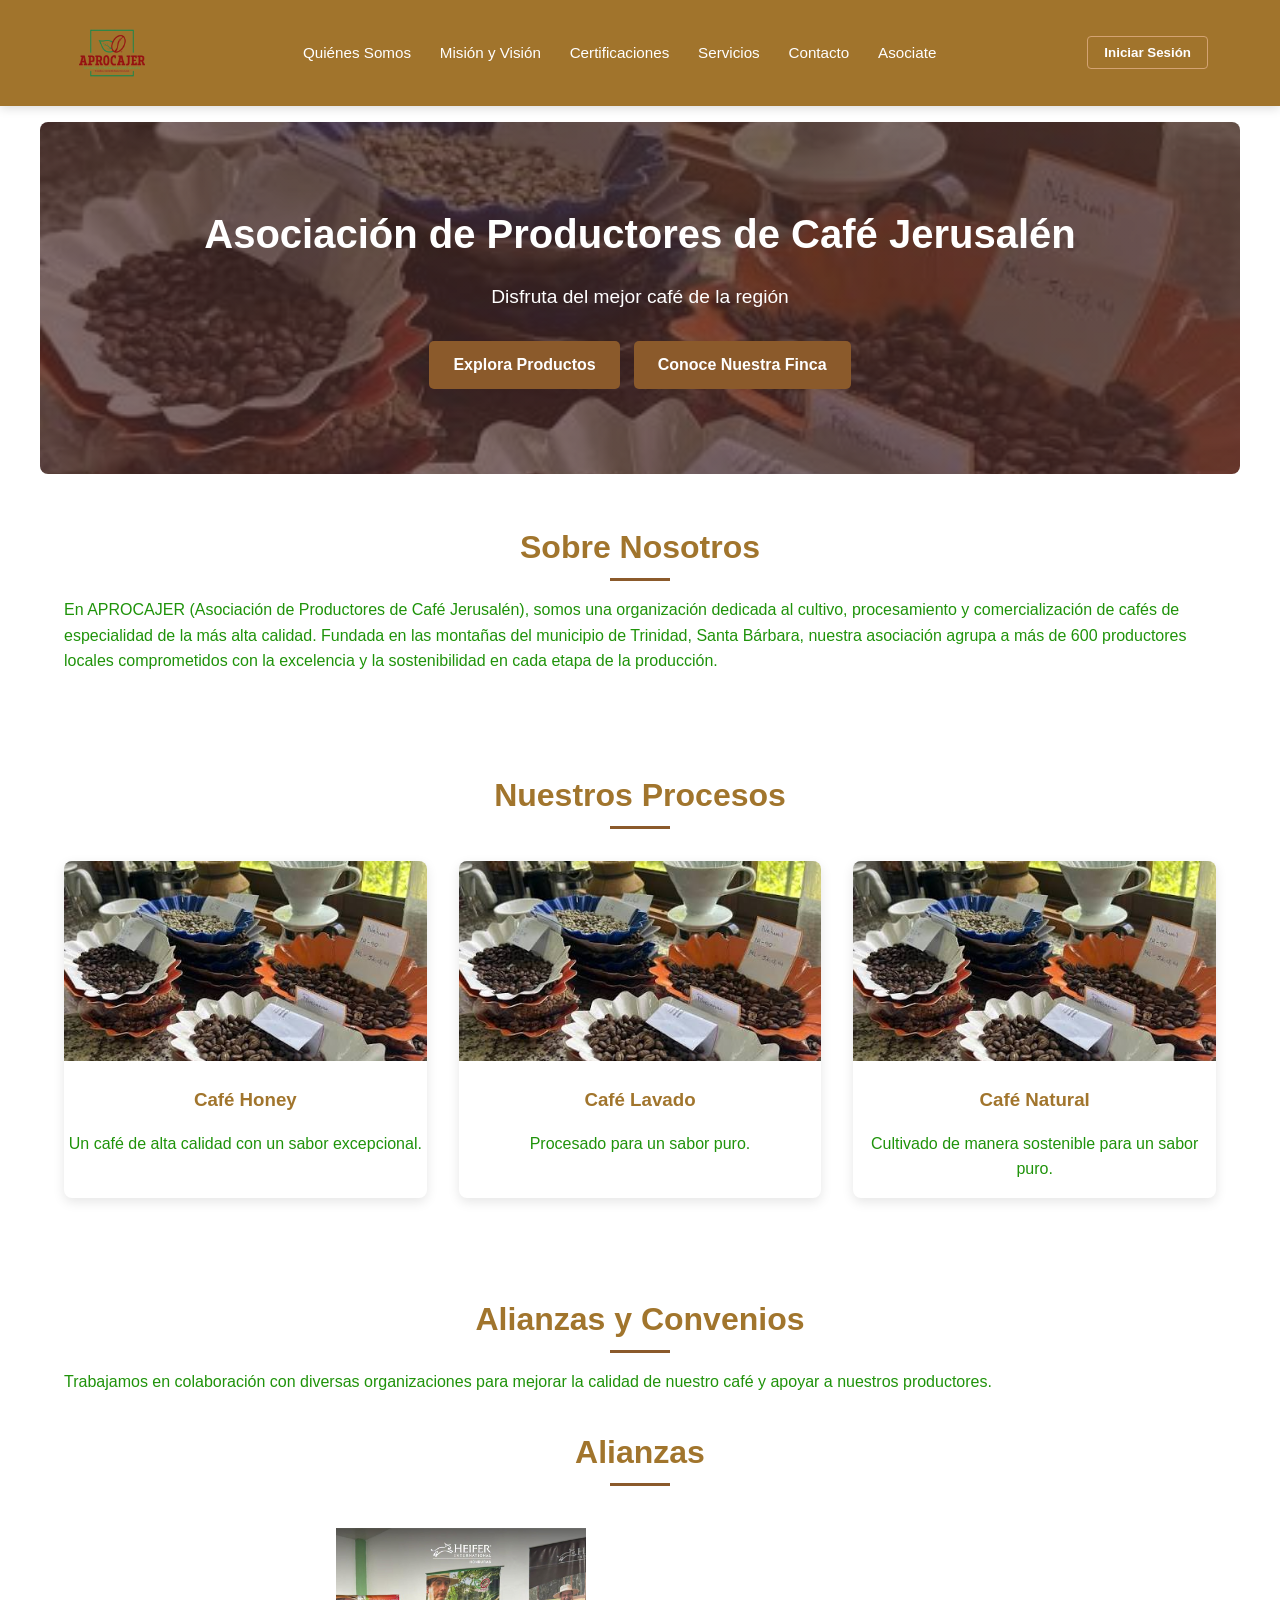
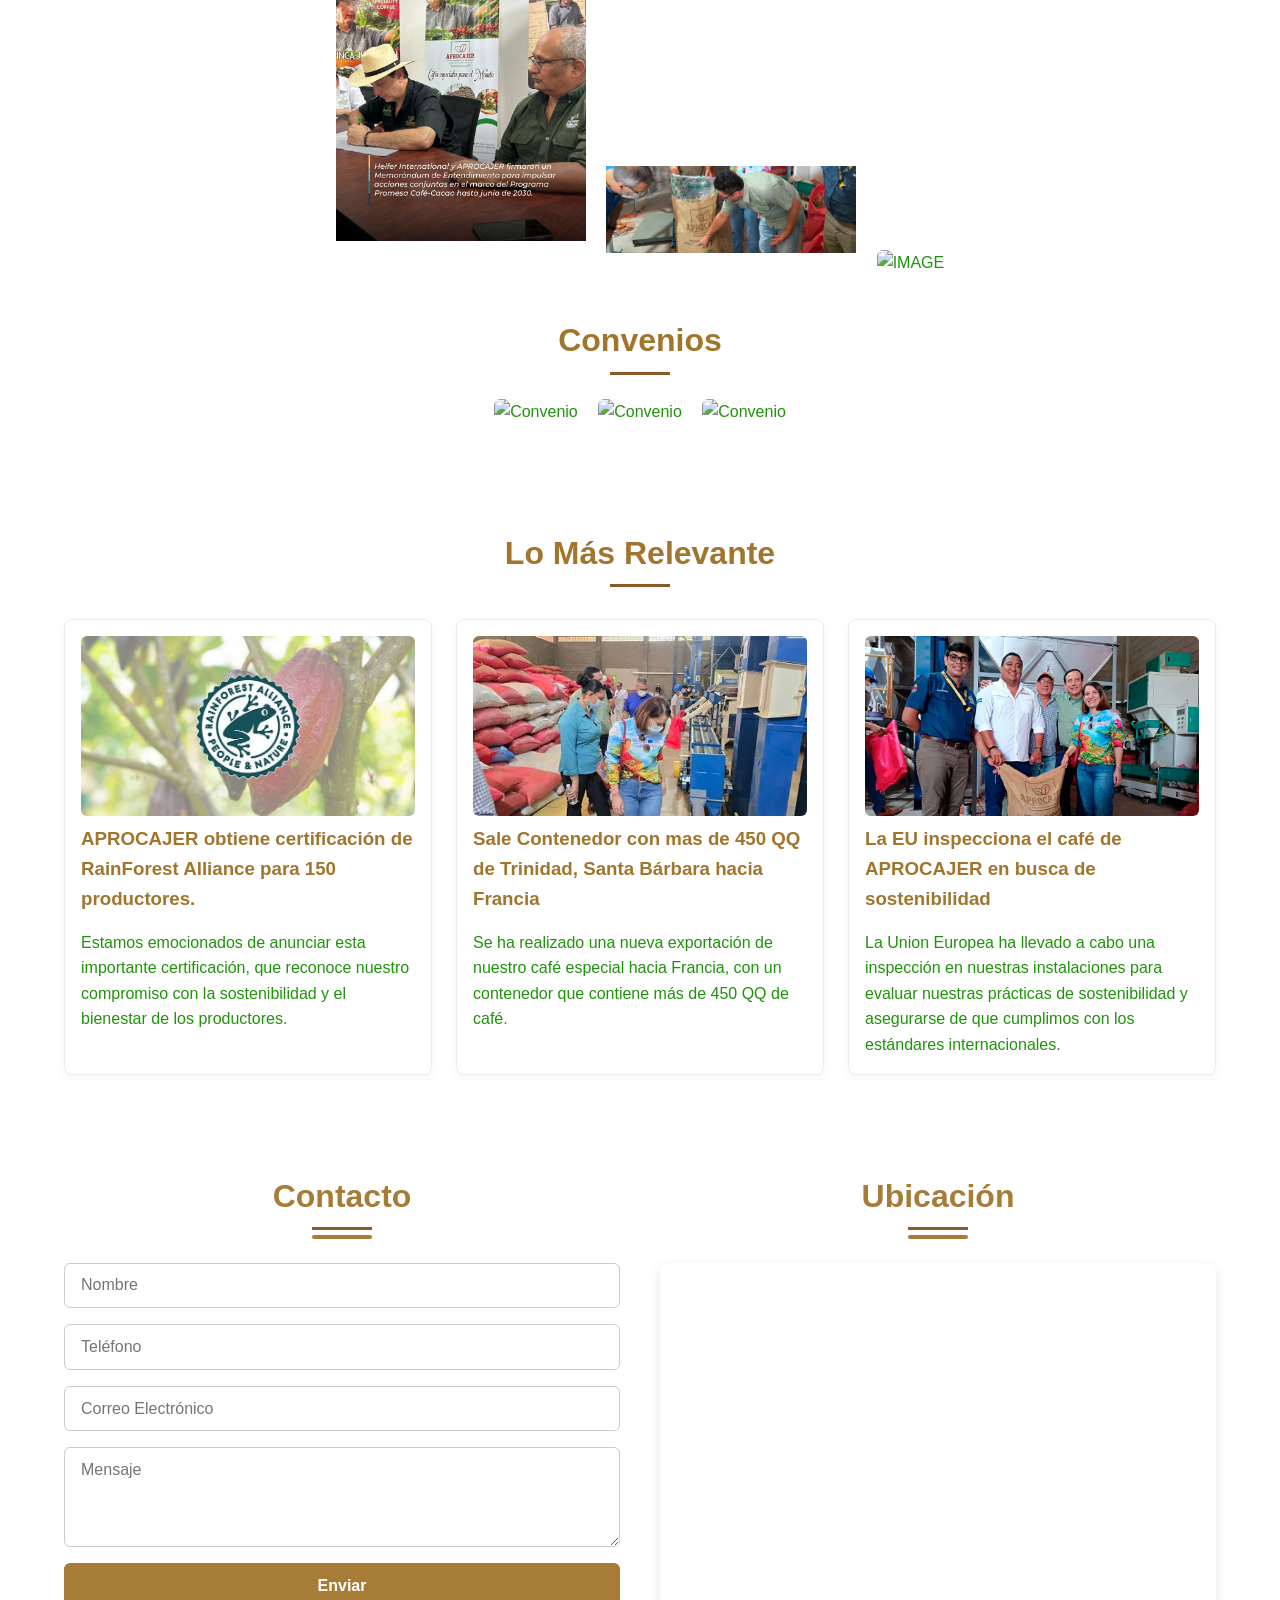
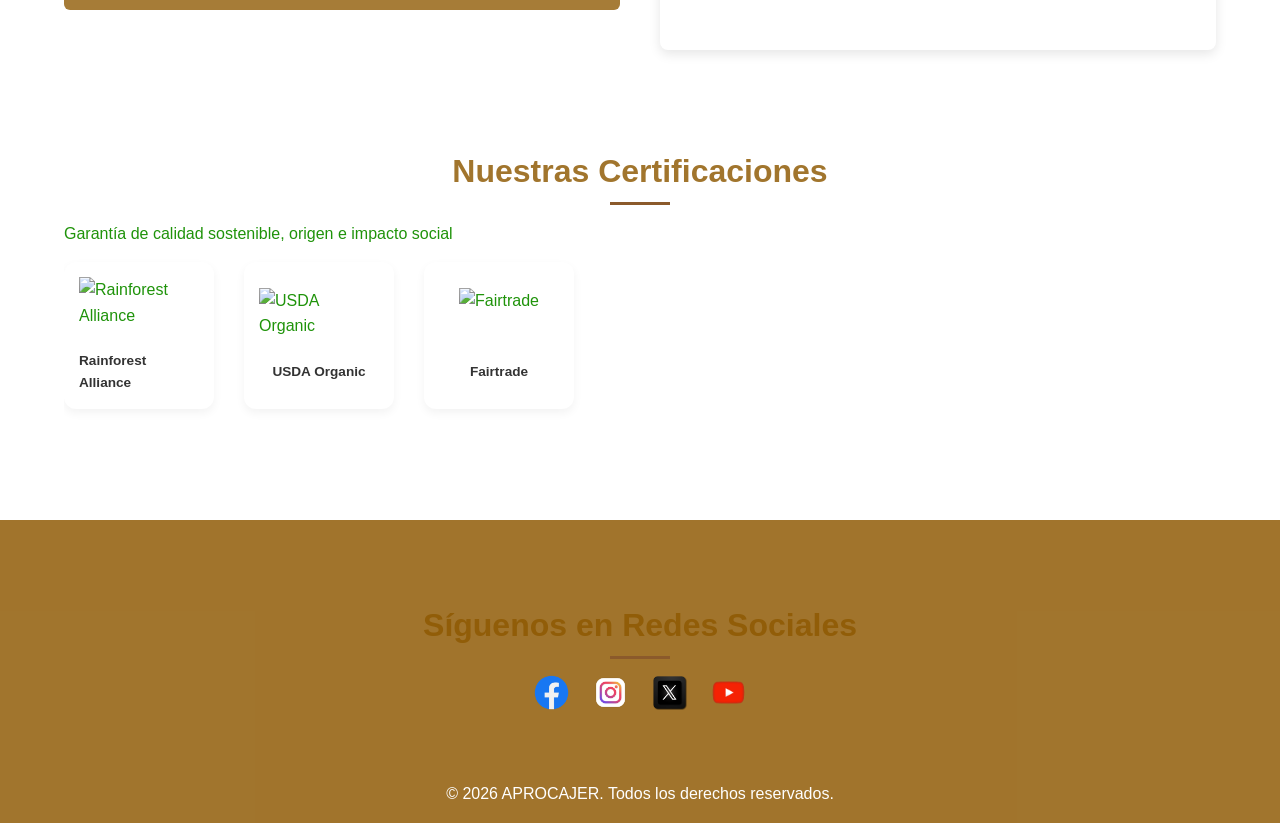
==== index.html @ b25a1905 "Update index.html" ====
<!DOCTYPE html>
<html lang="es">
<head>
    <meta charset="UTF-8">
    <meta name="viewport" content="width=device-width, initial-scale=1.0">
    <link rel="icon" href="logo-aprocajer.png" type="image/png" sizes="500x500"> <!-- Para navegadores -->
    <link rel="shortcut icon" href="logo-aprocajer.png" type="image/png"> <!-- mayor compatibilidad -->
    <link rel="apple-touch-icon" href="logo-aprocajer.png"> <!-- Para dispositivos IOS -->

    <!-- hOJAS DE ESTILO -->
    <link rel="stylesheet" href="menu.css">
    <link rel="stylesheet" href="inicio.css">
    <title>Asociación de Productores de Café Jerusalén</title>
</head>
<body>
    <header>
        <nav class="menu-navegar">
            <div class="logo-navegador">
                <img src="logo-aprocajer.png" alt="Logo de APROCAJER" class="img-nav-logo">
            </div>
            <ul id="menu-links" class="menu-links">
                <li><a href="somos.html">Quiénes Somos</a></li>
                <li><a href="mision-vision.html">Misión y Visión</a></li>
                <li><a href="#Procesos">Certificaciones</a></li>
                <li><a href="#Servicio">Servicios</a></li>
                <li><a href="#Contacto">Contacto</a></li>
                <li><a href="#Contacto">Asociate</a></li>
            </ul>

            <div class="nav-actions">
                <button class="btn-login" aria-label="Login">Iniciar Sesión</button>
                <button class="menu-toggle" id="menu-toggle">
                    <span class="menu-icon" aria-label="Abrir menú">≡</span>
                </button>
            </div>
        </nav>
    </header>

    <main>
        <section class="bienvenida">
            <h1>Asociación de Productores de Café Jerusalén</h1>
            <p>Disfruta del mejor café de la región</p>
            <a href="https://share.google/grDfxZJoAvFWzgxAU" class="btn">Explora Productos</a>
            <a href="https://fincajerusalen.com" class="btn">Conoce Nuestra Finca</a>
        </section>

        <section class="nosotros">
            <h2>Sobre Nosotros</h2>
            <p>En APROCAJER (Asociación de Productores de Café Jerusalén), somos una organización dedicada al cultivo, procesamiento y comercialización de cafés de especialidad de la más alta calidad. Fundada en las montañas del municipio de Trinidad, Santa Bárbara, nuestra asociación agrupa a más de 600 productores locales comprometidos con la excelencia y la sostenibilidad en cada etapa de la producción.</p>
        </section>

        <section class="procesos">
            <h2>Nuestros Procesos</h2>
            <div class="producto-lista">
                <div class="producto">
                    <img src="procesos.jpg" alt="Café 1">
                    <h3>Café Honey</h3>
                    <p>Un café de alta calidad con un sabor excepcional.</p>
                </div>
                <div class="producto">
                    <img src="procesos.jpg" alt="Café 2">
                    <h3>Café Lavado</h3>
                    <p>Procesado para un sabor puro.</p>
                </div>
                <div class="producto">
                    <img src="procesos.jpg" alt="Café 3">
                    <h3>Café Natural</h3>
                    <p>Cultivado de manera sostenible para un sabor puro.</p>
                </div>
            </div>
        </section>

        <section class="alianzas-convenios">
            <h2>Alianzas y Convenios</h2>
            <p>Trabajamos en colaboración con diversas organizaciones para mejorar la calidad de nuestro café y apoyar a nuestros productores.</p>
            <div class="alianzas">
                <h2>Alianzas</h2>
                <img src="alianza1.jpg" alt="IMAGE" style="width: 250px; height: 350px;">
                <img src="alianza2.jpg" alt="IMAGE" style="width: 250px; height: 100px;">
                <img src="alianza3.jpg" alt="IMAGE" style="width: 250px; height: 350px;">
            </div>
            <div class="convenios">
                <h2>Convenios</h2>
                <img src="convenio1.png" alt="Convenio">
                <img src="convenio2.png" alt="Convenio">
                <img src="convenio3.png" alt="Convenio">
        </section>

        <section class="relevante">
            <h2>Lo Más Relevante</h2>
            <div class="noticias">
                <article class="noticia">
                    <img src="Noticia1.jpg" alt="Noticia 1">
                    <h3>APROCAJER obtiene certificación de RainForest Alliance para 150 productores.</h3>
                    <p>Estamos emocionados de anunciar esta importante certificación, que reconoce nuestro compromiso con la sostenibilidad y el bienestar de los productores.</p>
                </article>
                <article class="noticia">
                    <img src="Noticia2.jpg" alt="Noticia 2">
                    <h3>Sale Contenedor con mas de 450 QQ de Trinidad, Santa Bárbara hacia Francia</h3>
                    <p>Se ha realizado una nueva exportación de nuestro café especial hacia Francia, con un contenedor que contiene más de 450 QQ de café.</p>
                </article>
                <article class="noticia">
                    <img src="Noticia3.jpg" alt="Noticia 3">
                    <h3>La EU inspecciona el café de APROCAJER en busca de sostenibilidad</h3>
                    <p>La Union Europea ha llevado a cabo una inspección en nuestras instalaciones para evaluar nuestras prácticas de sostenibilidad y asegurarse de que cumplimos con los estándares internacionales.</p>
                </article>
            </div>
        </section>
        <section class="seccion-contacto-ubicacion">
    <div class="contenedor-dos-columnas">
        
        <!-- COLUMNA IZQUIERDA: FORMULARIO DE CONTACTO -->
        <div class="columna-bloque">
            <h2>Contacto</h2>
            <div class="linea-decorativa"></div>
            
            <form id="form-contacto">
                <input type="text" name="nombre" placeholder="Nombre" required>
                <input type="tel" name="telefono" placeholder="Teléfono" required>
                <input type="email" name="email" placeholder="Correo Electrónico" required>
                <textarea name="mensaje" placeholder="Mensaje" rows="4" required></textarea>
                <button type="submit" id="btn-enviar">Enviar</button>
            </form>
            <div id="mensaje-respuesta"></div>
        </div>

        <!-- COLUMNA DERECHA: MAPA DE UBICACIÓN -->
        <div class="columna-bloque">
            <h2>Ubicación</h2>
            <div class="linea-decorativa"></div>
            
            <div class="mapa">
                <iframe src="https://www.google.com/maps/embed?pb=!1m14!1m12!1m3!1d883.5419959433916!2d-88.2391694676756!3d15.14013322797453!2m3!1f0!2f0!3f0!3m2!1i1024!2i768!4f13.1!5e1!3m2!1ses!2shn!4v1784916876246!5m2!1ses!2shn" width="600" height="450" style="border:0;" allowfullscreen="" loading="lazy" referrerpolicy="strict-origin-when-cross-origin"></iframe>
            </div>
        </div>

    </div>
</section>
        <!-- SECCIÓN DE CERTIFICACIONES EN CARRUSEL ANIMADO -->
    <section class="seccion-certificaciones">
    <h2>Nuestras Certificaciones</h2>
    <p class="subtitulo-certificaciones">Garantía de calidad sostenible, origen e impacto social</p>
    
    <div class="carrusel-container" id="carrusel-certificaciones">
        <div class="carrusel-track" id="carrusel-track">
            <div class="carrusel-item">
                <img src="img/rainforest-alliance.png" alt="Rainforest Alliance">
                <span>Rainforest Alliance</span>
            </div>
            <div class="carrusel-item">
                <img src="img/usda-organic.png" alt="USDA Organic">
                <span>USDA Organic</span>
            </div>
            <div class="carrusel-item">
                <img src="img/fairtrade.png" alt="Fairtrade">
                <span>Fairtrade</span>
            </div>
        </div>
    </div>
</section>
    </main>
    <footer>
        <section class="Siguenos">
            <h2>Síguenos en Redes Sociales</h2>
            <div class="redes-sociales">
                <a href="https://www.facebook.com/APROCAJER" target="_blank" aria-label="Facebook"><img src="facebook-icon.png" alt="Facebook" style="width: 35px; height: 35px;"></a>
                <a href="https://www.instagram.com/jerusalenfarmer?stkn=MWw0MW94ajlhcWEyMQ==" target="_blank" aria-label="Instagram"><img src="instagram-icon.png" alt="Instagram" style="width: 35px; height: 35px;"></a>
                <a href="https://www.twitter.com/APROCAJER" target="_blank" aria-label="Twitter"><img src="X.png" alt="Twitter" style="width: 35px; height: 35px;"></a>
                <a href="https://youtube.com/@finca-jerusalen?si=NNsU7uuQ-1uAmg4d" target="_blank" aria-label="Twitter"><img src="youtube.png" alt="Twitter" style="width: 35px; height: 35px;"></a>
            </div>
        </section>
        <p>&copy; 2026 APROCAJER. Todos los derechos reservados.</p>
    </footer>
    <script src="menu.js"></script>
    <script src="contacto.js"></script>
    <script src="login.js"></script>
    <!-- Modal de Iniciar Sesión -->
    <!-- Modal de Iniciar Sesión -->
    <div id="modal-login" class="modal-login">
        <div class="contenido-modal">
            <span class="cerrar-modal" id="cerrar-login">&times;</span>
            <h2>Iniciar Sesión</h2>
            <p class="subtitulo-modal">Acceso para productores y personal técnico</p>
        
            <form id="form-login">
                <div class="campo">
                    <label for="login-email">Correo Electrónico</label>
                    <input type="email" id="login-email" name="email" placeholder="usuario@aprocajer.com" required>
                </div>
                <div class="campo">
                    <label for="login-password">Contraseña</label>
                    <input type="password" id="login-password" name="password" placeholder="••••••••" required>
                </div>
                <button type="submit" class="btn-submit" id="btn-login-submit">Ingresar</button>
             </form>
            <div id="mensaje-login" class="mensaje-login"></div>
        </div>
    </div>
</body>
</html>
---- menu.css ----
:root {
    --primary-color: #8e5801d3;    /* Cafe Claro*/
    --secondary-color: #8B5A2B;  /* Café medio / Bronce */
    --accent-color: #D4A373;     /* Dorado/Crema café */
    --bg-light: #FAEDCD;         /* Crema claro */
    --text-dark: #1f930a;
    --text-light: #FFFFFF;
}

* {
    box-sizing: border-box;
    margin: 0;
    padding: 0;
}

body {
    font-family: 'Segoe UI', Tahoma, Geneva, Verdana, sans-serif;
    color: var(--text-dark);
    line-height: 1.6;
}

/* Header & Navbar */
header {
    background-color: var(--primary-color);
    position: sticky;
    top: 0;
    z-index: 1000;
    box-shadow: 0 2px 10px rgba(0,0,0,0.15);
}

.menu-navegar {
    display: flex;
    justify-content: space-between;
    align-items: center;
    padding: 0.8rem 2rem;
    max-width: 1200px;
    margin: 0 auto;
}

/* Control del Logo */
.img-nav-logo {
    height: 80px; /* Altura fija adecuada para PC */
    width: auto;
    display: block;
}

/* Menú de Enlaces horizontal */
.menu-links {
    display: flex;
    flex-direction: row; /* Alinea los enlaces de lado a lado */
    list-style: none;
    gap: 1.8rem;
    margin: 0;
    padding: 0;
}
.menu-links a {
    color: #ffffff;
    text-decoration: none;
    font-weight: 500;
    font-size: 0.95rem;
    transition: color 0.3s ease;
}

.menu-links a:hover {
    color: #D4A373; /* Efecto hover al pasar el cursor */
}

/* Botones Nav */
.nav-actions {
    display: flex;
    align-items: center;
    gap: 0.8rem;
}

.btn-login {
    padding: 0.5rem 1rem;
    border: none;
    border-radius: 4px;
    cursor: pointer;
    font-weight: 600;
    transition: background 0.3s;
}

.btn-login {
    background: transparent;
    color: var(--text-light);
    border: 1px solid var(--accent-color);
}

.btn-login:hover {
    background: var(--accent-color);
    color: var(--primary-color);
}

.menu-toggle {
    display: none;
    background: none;
    border: none;
    color: var(--text-light);
    font-size: 1.8rem;
    cursor: pointer;
}

/* Footer */
footer {
    background-color: var(--primary-color);
    color: var(--text-light);
    text-align: center;
    padding: 2rem 1rem 1rem;
    margin-top: 3rem;
}

.redes-sociales {
    display: flex;
    justify-content: center;
    align-items: center;
    gap: 1.5rem;
    margin: 1rem 0;
}
.redes-sociales img {
    /* filter: brightness(0) invert(1); <-- Elimina esta línea */
    transition: transform 0.2s;
}

.redes-sociales img:hover {
    transform: scale(1.15);
}

/* Estilos para el Modal de Login */
.modal-login {
    display: none; 
    position: fixed;
    z-index: 2000;
    left: 0;
    top: 0;
    width: 100%;
    height: 100%;
    background-color: rgba(0, 0, 0, 0.6);
    backdrop-filter: blur(4px);
    justify-content: center;
    align-items: center;
}

.contenido-modal {
    background-color: #ffffff;
    padding: 2.5rem 2rem;
    border-radius: 10px;
    width: 90%;
    max-width: 400px;
    position: relative;
    box-shadow: 0 8px 25px rgba(0, 0, 0, 0.3);
    animation: fadeIn 0.3s ease;
}

@keyframes fadeIn {
    from { opacity: 0; transform: translateY(-10px); }
    to { opacity: 1; transform: translateY(0); }
}

.cerrar-modal {
    position: absolute;
    right: 18px;
    top: 12px;
    font-size: 28px;
    font-weight: bold;
    cursor: pointer;
    color: #666;
    transition: color 0.2s;
}

.cerrar-modal:hover {
    color: #111;
}

.contenido-modal h2 {
    margin-top: 0;
    margin-bottom: 0.3rem;
    color: #5c3d2e;
    font-size: 1.6rem;
    text-align: center;
}

.subtitulo-modal {
    font-size: 0.85rem;
    color: #666;
    text-align: center;
    margin-bottom: 1.5rem;
}

.campo {
    margin-bottom: 1.2rem;
    display: flex;
    flex-direction: column;
}

.campo label {
    font-size: 0.88rem;
    font-weight: 600;
    margin-bottom: 0.4rem;
    color: #333;
}

.campo input {
    padding: 0.7rem;
    border: 1px solid #ccc;
    border-radius: 6px;
    font-size: 0.95rem;
    transition: border-color 0.2s;
}

.campo input:focus {
    outline: none;
    border-color: #5c3d2e;
}

.btn-submit {
    width: 100%;
    padding: 0.8rem;
    background-color: #8b5a2b;
    color: white;
    border: none;
    border-radius: 6px;
    font-weight: bold;
    font-size: 1rem;
    cursor: pointer;
    transition: background-color 0.2s;
}

.btn-submit:hover {
    background-color: #5c3d2e;
}

.mensaje-login {
    margin-top: 1rem;
    text-align: center;
    font-size: 0.9rem;
    font-weight: 600;
}
/* Responsivo para menú móvil */
@media (max-width: 768px) {
    .menu-toggle {
        display: block;
    }

    .menu-links {
        display: none;
        position: absolute;
        top: 100%;
        left: 0;
        width: 100%;
        background-color: var(--primary-color);
        flex-direction: column;
        padding: 1rem 0;
        text-align: center;
    }

    .menu-links.active {
        display: flex !important;
    }
}
---- inicio.css ----
/* Secciones Generales */
section {
    padding: 3rem 1.5rem;
    max-width: 1200px;
    margin: 0 auto;
}

h1, h2, h3 {
    margin-bottom: 1rem;
    color: var(--primary-color);
}

h2 {
    text-align: center;
    font-size: 2rem;
    position: relative;
    padding-bottom: 0.5rem;
}

h2::after {
    content: '';
    width: 60px;
    height: 3px;
    background-color: var(--secondary-color);
    position: absolute;
    bottom: 0;
    left: 50%;
    transform: translateX(-50%);
}

/* Sección Bienvenida / Hero */
.bienvenida {
    text-align: center;
    background: linear-gradient(rgba(74, 44, 42, 0.7), rgba(74, 44, 42, 0.7)), url('../procesos.jpg') center/cover no-repeat;
    color: var(--text-light);
    padding: 5rem 1rem;
    border-radius: 8px;
    margin-top: 1rem;
}

.bienvenida h1 {
    color: var(--text-light);
    font-size: 2.5rem;
}

.bienvenida p {
    font-size: 1.2rem;
    margin-bottom: 1.5rem;
}

.btn {
    display: inline-block;
    padding: 0.7rem 1.5rem;
    margin: 0.3rem;
    background-color: var(--secondary-color);
    color: var(--text-light);
    text-decoration: none;
    border-radius: 5px;
    font-weight: bold;
    transition: background 0.3s ease;
}

.btn:hover {
    background-color: var(--accent-color);
    color: var(--primary-color);
}

/* Misión y Visión */
.mision-vision > div {
    background: #fdfbf7;
    border-left: 4px solid var(--secondary-color);
    padding: 1.5rem;
    margin: 1.5rem 0;
    border-radius: 0 8px 8px 0;
    box-shadow: 0 2px 5px rgba(0,0,0,0.05);
}

/* Grilla de Procesos / Productos */
.producto-lista {
    display: grid;
    grid-template-columns: repeat(auto-fit, minmax(280px, 1fr));
    gap: 2rem;
    margin-top: 2rem;
}

.producto {
    background: #fff;
    border-radius: 8px;
    overflow: hidden;
    box-shadow: 0 4px 12px rgba(0,0,0,0.1);
    text-align: center;
    padding-bottom: 1rem;
}

.producto img {
    width: 100%;
    height: 200px;
    object-fit: cover;
}

.producto h3 {
    margin-top: 1rem;
}

/* Alianzas y Convenios */
.alianzas, .convenios {
    text-align: center;
    margin-top: 2rem;
}

.alianzas img, .convenios img {
    max-width: 100%;
    object-fit: contain;
    margin: 0.5rem;
    border-radius: 6px;
}

/* Grilla de Noticias */
.noticias {
    display: grid;
    grid-template-columns: repeat(auto-fit, minmax(300px, 1fr));
    gap: 1.5rem;
    margin-top: 2rem;
}

.noticia {
    background: #fff;
    border: 1px solid #eee;
    border-radius: 8px;
    padding: 1rem;
    box-shadow: 0 2px 8px rgba(0,0,0,0.05);
}

.noticia img {
    width: 100%;
    height: 180px;
    object-fit: cover;
    border-radius: 6px;
}
/* Contenedor principal para centrar la sección */
.seccion-contacto-ubicacion {
    width: 100%;
    max-width: 1200px;
    margin: 3rem auto;
    padding: 0 1.5rem;
    box-sizing: border-box;
}

/* Rejilla de 2 columnas */
.contenedor-dos-columnas {
    display: grid;
    grid-template-columns: 1fr 1fr; /* 50% para el formulario, 50% para el mapa */
    gap: 2.5rem; /* Espacio horizontal entre las dos columnas */
    align-items: start;
}

/* Títulos y líneas decorativas */
.columna-bloque h2 {
    color: #a67c37;
    text-align: center;
    font-size: 2rem;
    margin-top: 0;
    margin-bottom: 0.3rem;
}

.linea-decorativa {
    width: 60px;
    height: 4px;
    background-color: #a67c37;
    margin: 0 auto 1.5rem auto;
    border-radius: 2px;
}

/* Estilos del Formulario */
#form-contacto {
    display: flex;
    flex-direction: column;
    gap: 1rem;
}

#form-contacto input,
#form-contacto textarea {
    width: 100%;
    padding: 0.8rem 1rem;
    border: 1px solid #ccc;
    border-radius: 6px;
    font-size: 1rem;
    box-sizing: border-box;
    font-family: inherit;
}

#form-contacto button {
    background-color: #a67c37;
    color: white;
    border: none;
    padding: 0.9rem;
    border-radius: 6px;
    font-size: 1rem;
    font-weight: bold;
    cursor: pointer;
    transition: background-color 0.2s ease;
}

#form-contacto button:hover {
    background-color: #8b5a2b;
}

/* Ajustes del Mapa e Iframe */
.mapa {
    width: 100%;
    border-radius: 8px;
    overflow: hidden;
    box-shadow: 0 4px 12px rgba(0, 0, 0, 0.1);
}

.mapa iframe {
    width: 100% !important;
    height: 380px !important; /* Altura para igualar visualmente el tamaño del formulario */
    border: 0;
    border-radius: 8px;
}
/* Estilos para la sección de Certificaciones y Contenedor principal con soporte de scroll manual */
.carrusel-container {
    width: 100%;
    overflow-x: auto;
    position: relative;
    padding: 15px 0;
    scrollbar-width: none; /* Oculta la barra de scroll en Firefox */
    -ms-overflow-style: none; /* Oculta la barra de scroll en IE/Edge */
    cursor: grab; /* Indica al usuario que se puede arrastrar */
}

/* Ocultar la barra de desplazamiento en Chrome, Safari y Opera */
.carrusel-container::-webkit-scrollbar {
    display: none;
}

.carrusel-container:active {
    cursor: grabbing;
}

/* Pista animada que contiene los ítems */
.carrusel-track {
    display: flex;
    gap: 30px;
    width: max-content;
    animation: carrusel-infinito 20s linear infinite;
}

/* Detener la animación automática si el usuario interactúa */
.carrusel-container:hover .carrusel-track,
.carrusel-container.dragging .carrusel-track {
    animation-play-state: paused;
}

/* Tarjetas individuales */
.carrusel-item {
    display: flex;
    flex-direction: column;
    align-items: center;
    justify-content: center;
    width: 150px;
    padding: 15px;
    background: #ffffff;
    border-radius: 12px;
    box-shadow: 0 4px 10px rgba(0, 0, 0, 0.05);
    user-select: none; /* Evita seleccionar imágenes mientras arrastra */
    flex-shrink: 0;
}

.carrusel-item img {
    height: 65px;
    width: auto;
    object-fit: contain;
    margin-bottom: 8px;
    pointer-events: none; /* Evita que el navegador intente arrastrar la imagen suelta */
}

.carrusel-item span {
    font-size: 0.85rem;
    font-weight: 600;
    color: #333;
}

@keyframes carrusel-infinito {
    0% { transform: translateX(0); }
    100% { transform: translateX(-50%); }
}

/* ADAPTACIÓN PARA TELÉFONOS / PANTALLAS PEQUEÑAS */
@media (max-width: 850px) {
    .contenedor-dos-columnas {
        grid-template-columns: 1fr; /* Pasa automáticamente a 1 columna en celulares */
        gap: 3rem;
    }
}
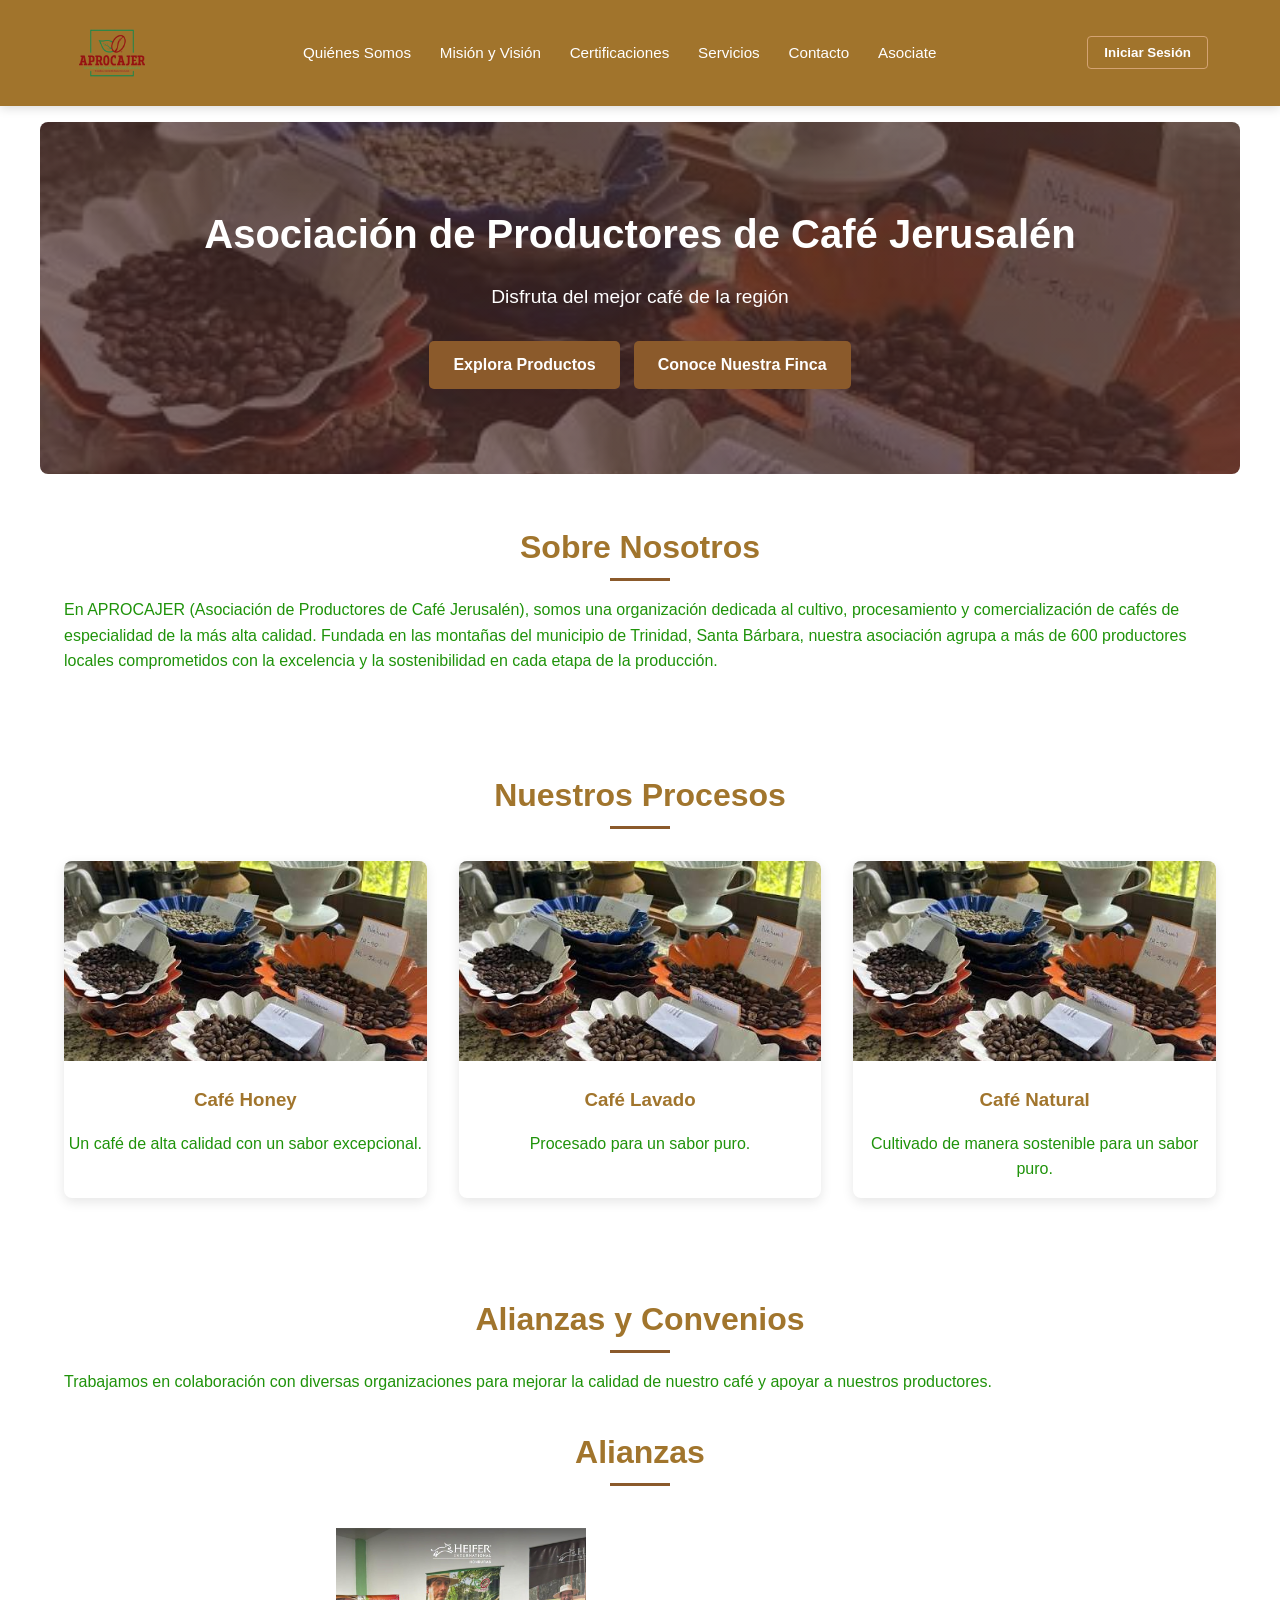
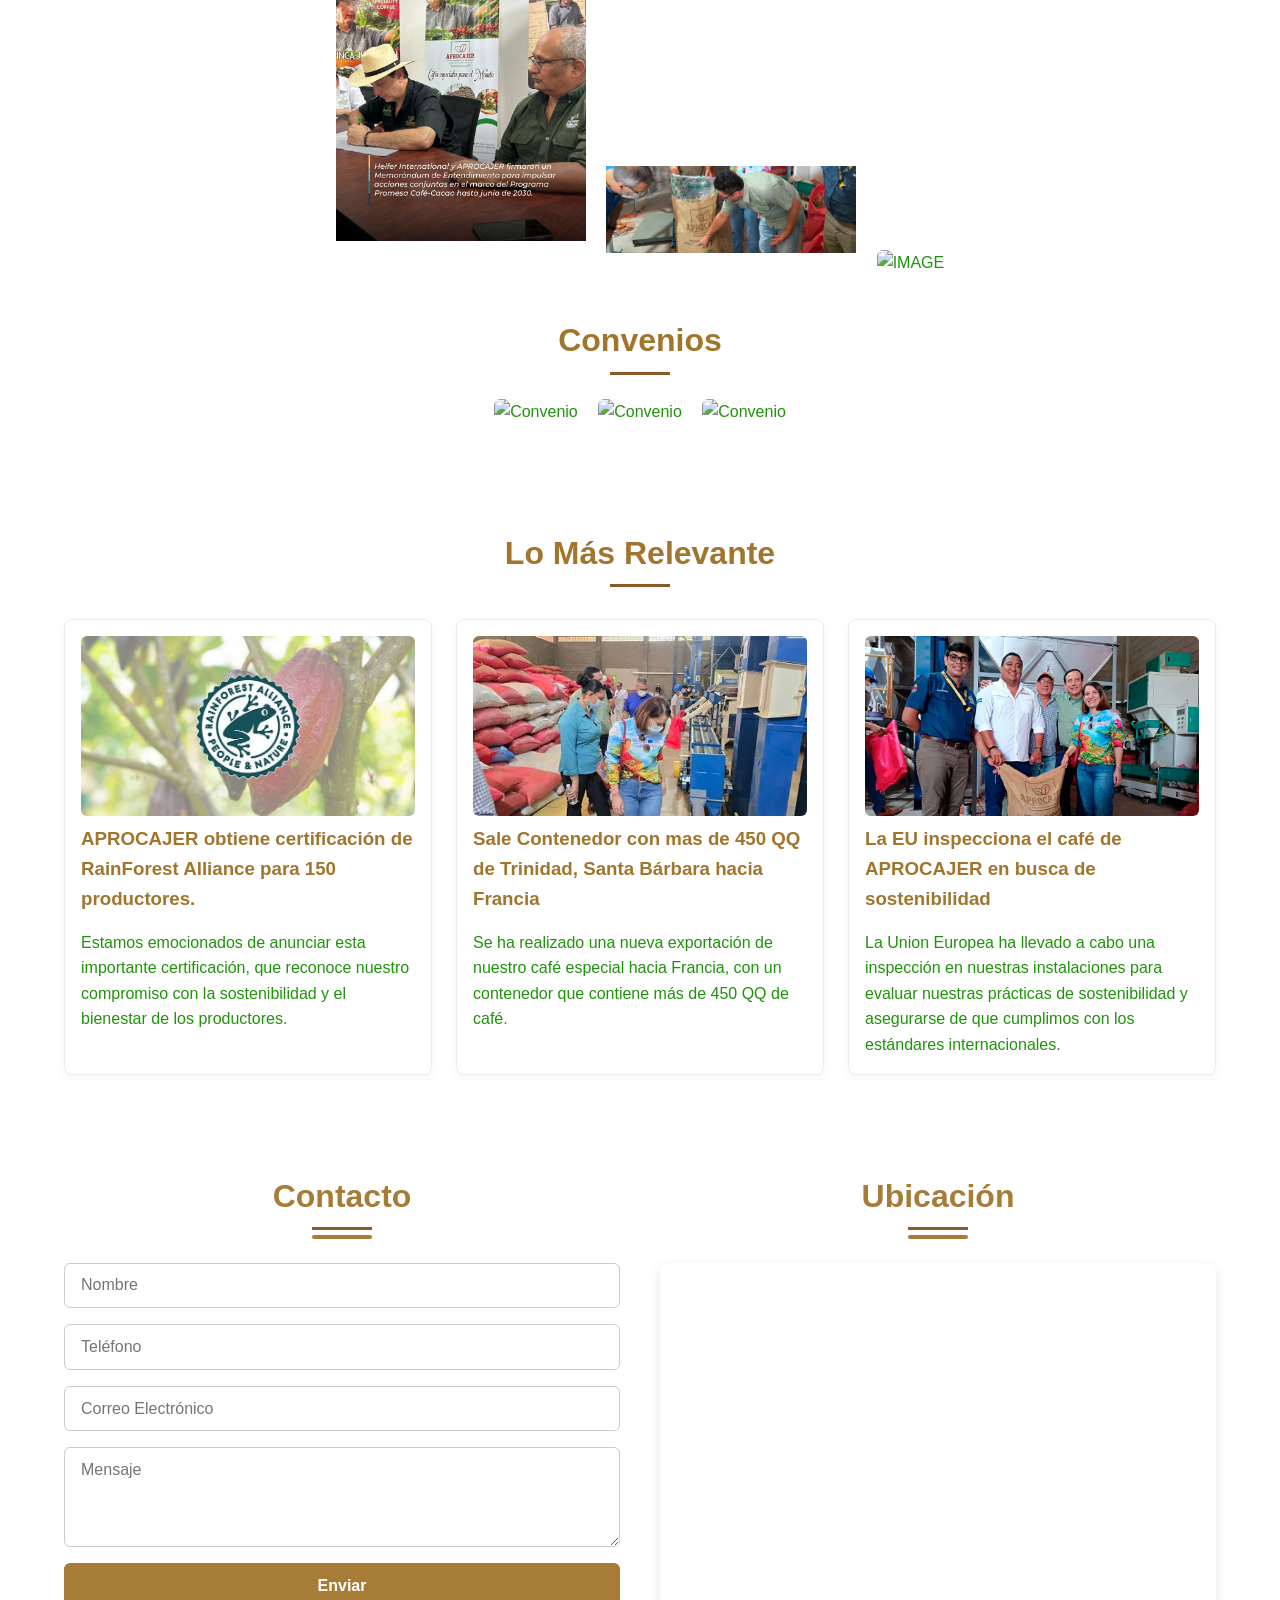
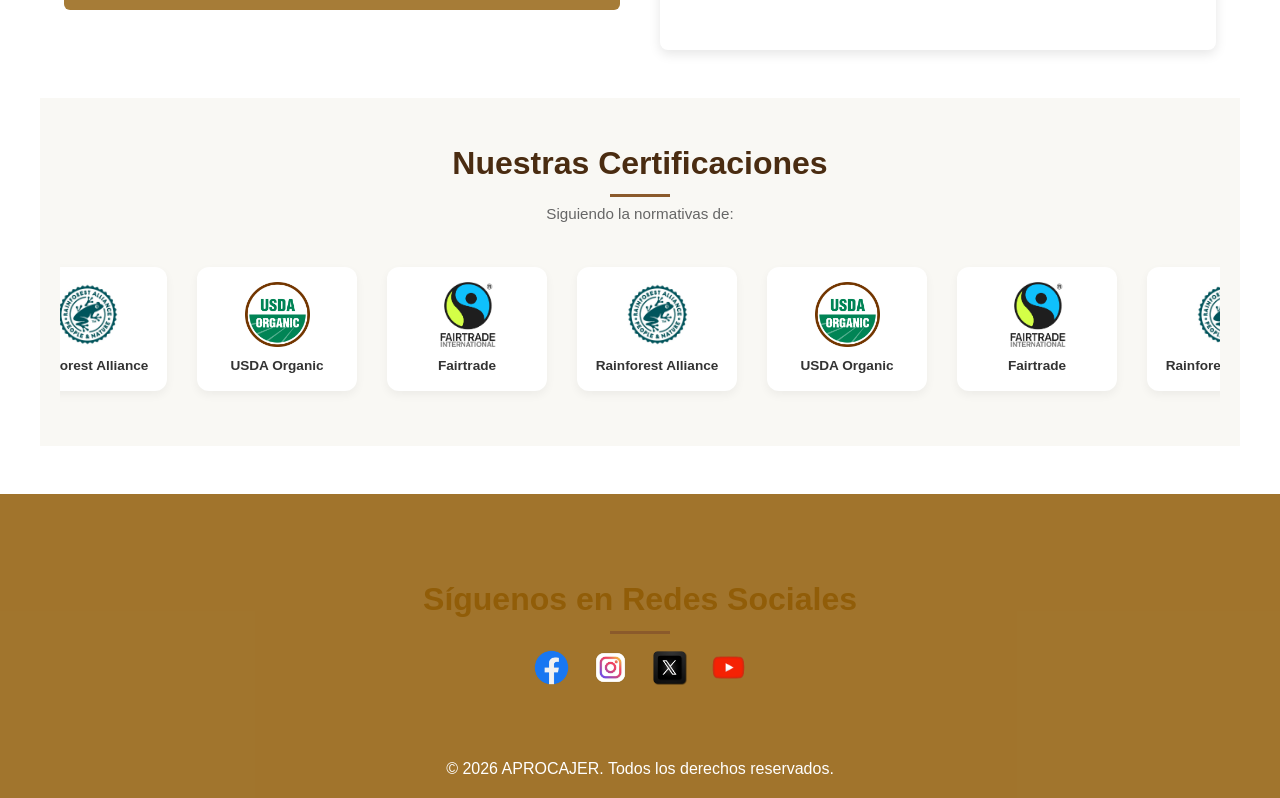
==== commit 77c340b9: "Update index.html" ====
--- a/index.html
+++ b/index.html
@@ -136,28 +136,28 @@
 
     </div>
 </section>
-        <!-- SECCIÓN DE CERTIFICACIONES EN CARRUSEL ANIMADO -->
-    <section class="seccion-certificaciones">
-    <h2>Nuestras Certificaciones</h2>
-    <p class="subtitulo-certificaciones">Garantía de calidad sostenible, origen e impacto social</p>
+         <!-- Carrusel de certificaciones -->
+        <section class="seccion-certificaciones">
+            <h2>Nuestras Certificaciones</h2>
+            <p class="subtitulo-certificaciones">Siguiendo la normativas de:</p>
     
-    <div class="carrusel-container" id="carrusel-certificaciones">
-        <div class="carrusel-track" id="carrusel-track">
-            <div class="carrusel-item">
-                <img src="img/rainforest-alliance.png" alt="Rainforest Alliance">
-                <span>Rainforest Alliance</span>
-            </div>
-            <div class="carrusel-item">
-                <img src="img/usda-organic.png" alt="USDA Organic">
-                <span>USDA Organic</span>
-            </div>
-            <div class="carrusel-item">
-                <img src="img/fairtrade.png" alt="Fairtrade">
-                <span>Fairtrade</span>
-            </div>
-        </div>
-    </div>
-</section>
+            <div class="carrusel-container" id="carrusel-certificaciones">
+                <div class="carrusel-track" id="carrusel-track">
+                    <div class="carrusel-item">
+                        <img src="RFA.jpeg" alt="Rainforest Alliance">
+                        <span>Rainforest Alliance</span>
+                    </div>
+                    <div class="carrusel-item">
+                        <img src="usda-organic.png" alt="USDA Organic">
+                        <span>USDA Organic</span>
+                    </div>
+                    <div class="carrusel-item">
+                        <img src="FT.png" alt="Fairtrade">
+                        <span>Fairtrade</span>
+                    </div>
+                </div>
+            </div>
+        </section>
     </main>
     <footer>
         <section class="Siguenos">
--- a/inicio.css
+++ b/inicio.css
@@ -220,51 +220,61 @@
     border-radius: 8px;
 }
 /* Estilos para la sección de Certificaciones y Contenedor principal con soporte de scroll manual */
+.seccion-certificaciones {
+    text-align: center;
+    padding: 40px 20px;
+    background-color: #f9f8f4;
+    overflow: hidden;
+}
+
+.seccion-certificaciones h2 {
+    color: #4a2c11;
+    font-size: 2rem;
+    margin-bottom: 5px;
+}
+
+.subtitulo-certificaciones {
+    color: #666;
+    font-size: 0.95rem;
+    margin-bottom: 25px;
+}
+
+/* Contenedor interactivo con scroll */
 .carrusel-container {
     width: 100%;
     overflow-x: auto;
     position: relative;
     padding: 15px 0;
-    scrollbar-width: none; /* Oculta la barra de scroll en Firefox */
-    -ms-overflow-style: none; /* Oculta la barra de scroll en IE/Edge */
-    cursor: grab; /* Indica al usuario que se puede arrastrar */
-}
-
-/* Ocultar la barra de desplazamiento en Chrome, Safari y Opera */
+    scrollbar-width: none; /* Oculta scrollbar en Firefox */
+    -ms-overflow-style: none; /* Oculta scrollbar en IE/Edge */
+    cursor: grab;
+    user-select: none;
+}
+
 .carrusel-container::-webkit-scrollbar {
-    display: none;
+    display: none; /* Oculta scrollbar en Chrome/Safari */
 }
 
 .carrusel-container:active {
     cursor: grabbing;
 }
 
-/* Pista animada que contiene los ítems */
 .carrusel-track {
     display: flex;
     gap: 30px;
     width: max-content;
-    animation: carrusel-infinito 20s linear infinite;
-}
-
-/* Detener la animación automática si el usuario interactúa */
-.carrusel-container:hover .carrusel-track,
-.carrusel-container.dragging .carrusel-track {
-    animation-play-state: paused;
-}
-
-/* Tarjetas individuales */
+}
+
 .carrusel-item {
     display: flex;
     flex-direction: column;
     align-items: center;
     justify-content: center;
-    width: 150px;
+    width: 160px;
     padding: 15px;
     background: #ffffff;
     border-radius: 12px;
     box-shadow: 0 4px 10px rgba(0, 0, 0, 0.05);
-    user-select: none; /* Evita seleccionar imágenes mientras arrastra */
     flex-shrink: 0;
 }
 
@@ -273,7 +283,7 @@
     width: auto;
     object-fit: contain;
     margin-bottom: 8px;
-    pointer-events: none; /* Evita que el navegador intente arrastrar la imagen suelta */
+    pointer-events: none;
 }
 
 .carrusel-item span {
@@ -281,12 +291,6 @@
     font-weight: 600;
     color: #333;
 }
-
-@keyframes carrusel-infinito {
-    0% { transform: translateX(0); }
-    100% { transform: translateX(-50%); }
-}
-
 /* ADAPTACIÓN PARA TELÉFONOS / PANTALLAS PEQUEÑAS */
 @media (max-width: 850px) {
     .contenedor-dos-columnas {
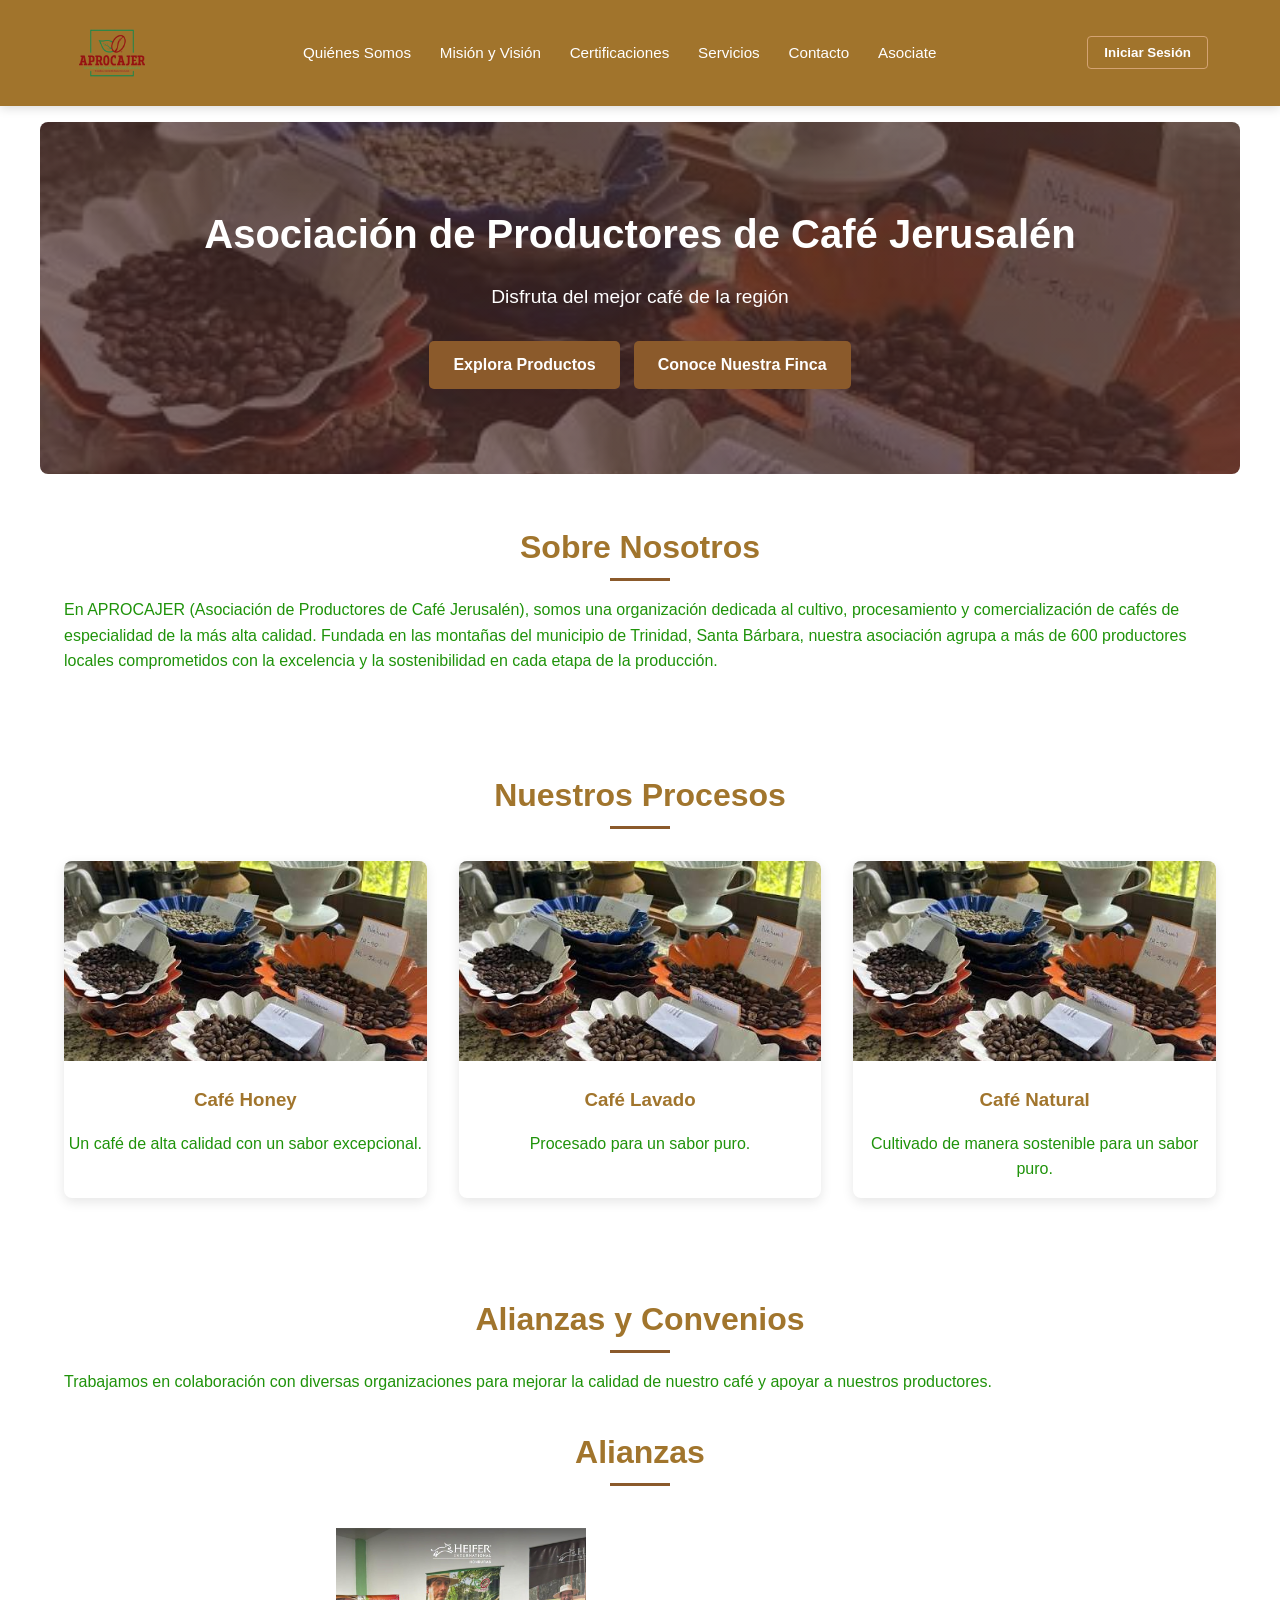
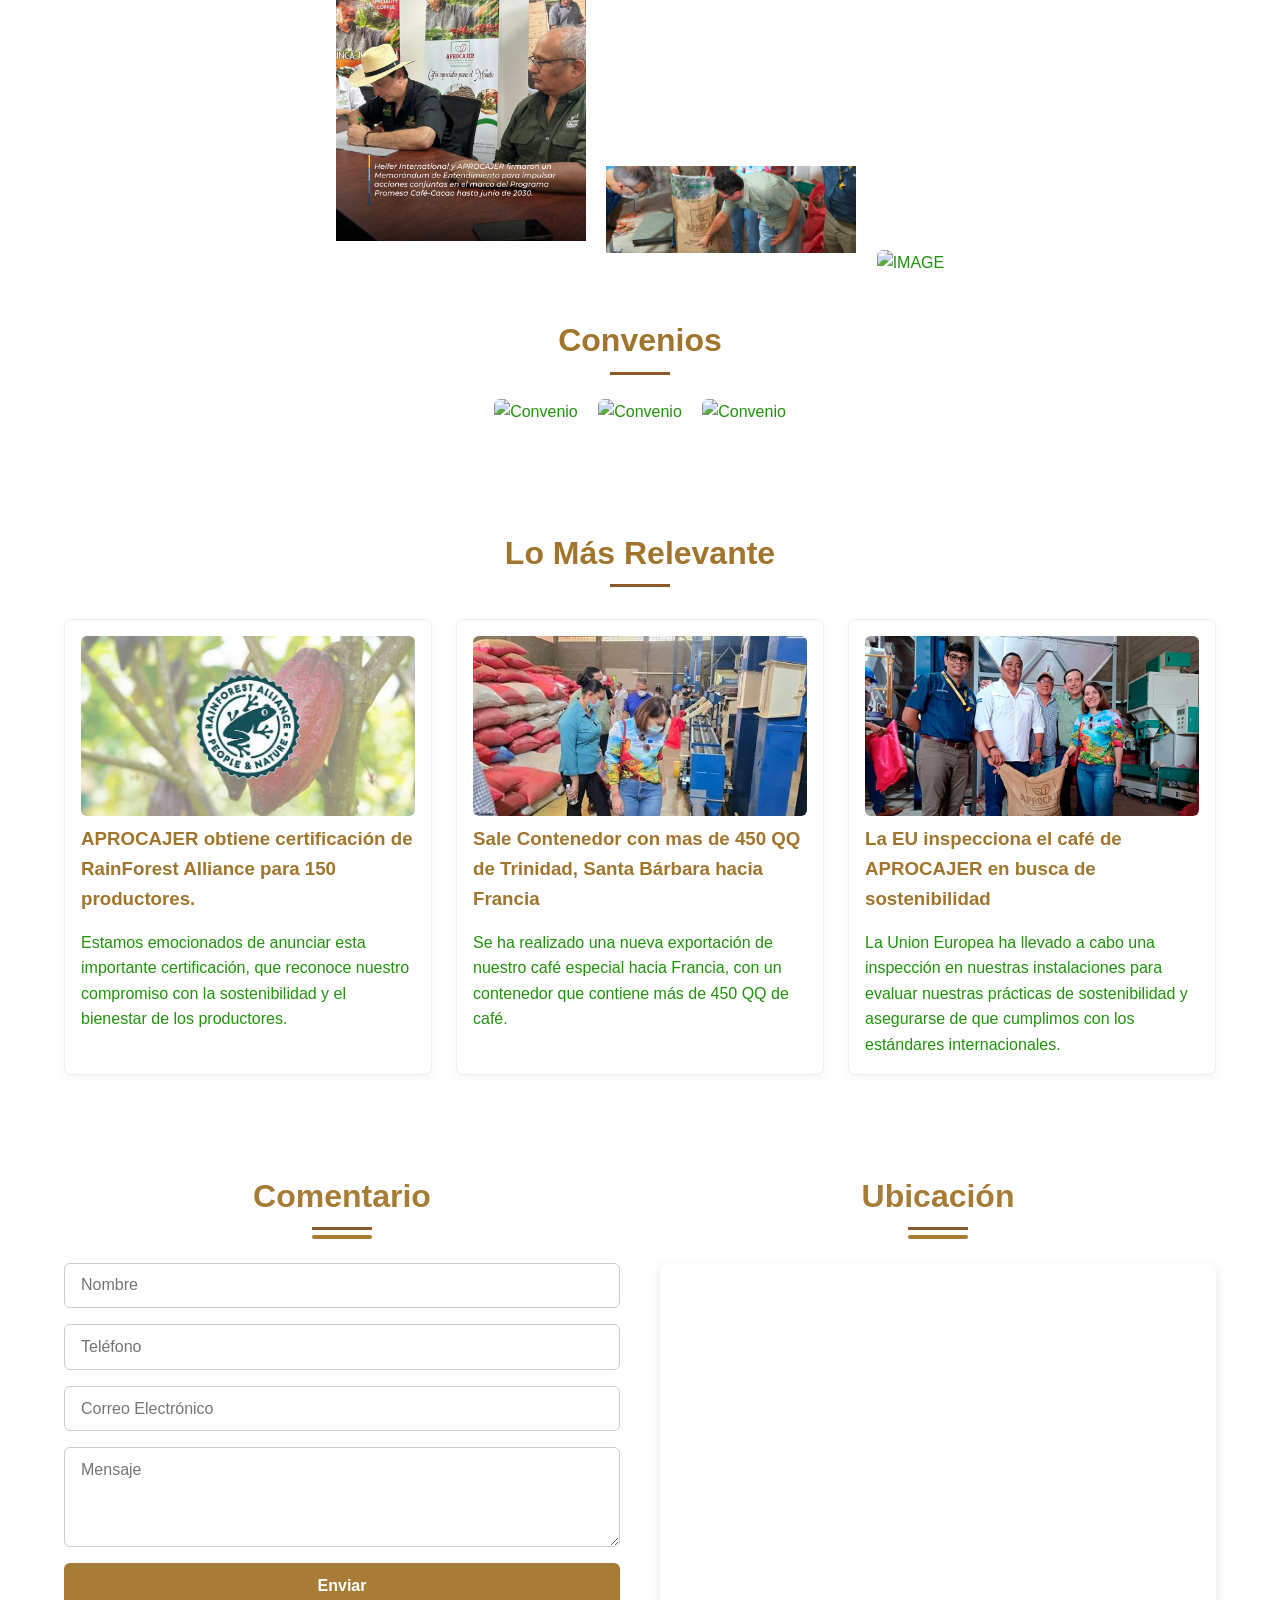
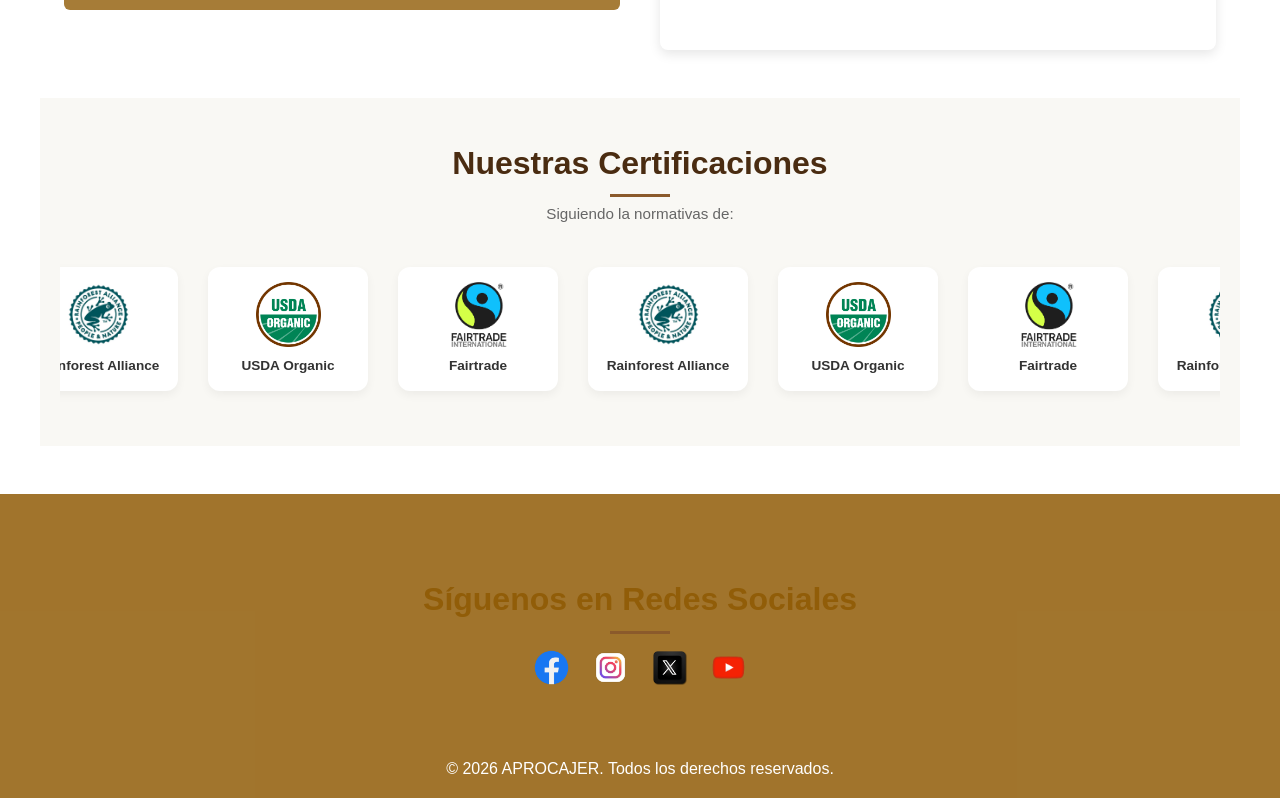
==== commit 4b9cd32a: "Actualización del sitio web" ====
--- a/index.html
+++ b/index.html
@@ -1,200 +1,204 @@
 <!DOCTYPE html>
 <html lang="es">
-<head>
-    <meta charset="UTF-8">
-    <meta name="viewport" content="width=device-width, initial-scale=1.0">
-    <link rel="icon" href="logo-aprocajer.png" type="image/png" sizes="500x500"> <!-- Para navegadores -->
-    <link rel="shortcut icon" href="logo-aprocajer.png" type="image/png"> <!-- mayor compatibilidad -->
-    <link rel="apple-touch-icon" href="logo-aprocajer.png"> <!-- Para dispositivos IOS -->
-
-    <!-- hOJAS DE ESTILO -->
-    <link rel="stylesheet" href="menu.css">
-    <link rel="stylesheet" href="inicio.css">
-    <title>Asociación de Productores de Café Jerusalén</title>
-</head>
-<body>
-    <header>
-        <nav class="menu-navegar">
-            <div class="logo-navegador">
-                <img src="logo-aprocajer.png" alt="Logo de APROCAJER" class="img-nav-logo">
-            </div>
-            <ul id="menu-links" class="menu-links">
-                <li><a href="somos.html">Quiénes Somos</a></li>
-                <li><a href="mision-vision.html">Misión y Visión</a></li>
-                <li><a href="#Procesos">Certificaciones</a></li>
-                <li><a href="#Servicio">Servicios</a></li>
-                <li><a href="#Contacto">Contacto</a></li>
-                <li><a href="#Contacto">Asociate</a></li>
-            </ul>
-
-            <div class="nav-actions">
-                <button class="btn-login" aria-label="Login">Iniciar Sesión</button>
-                <button class="menu-toggle" id="menu-toggle">
-                    <span class="menu-icon" aria-label="Abrir menú">≡</span>
-                </button>
-            </div>
-        </nav>
-    </header>
-
-    <main>
-        <section class="bienvenida">
-            <h1>Asociación de Productores de Café Jerusalén</h1>
-            <p>Disfruta del mejor café de la región</p>
-            <a href="https://share.google/grDfxZJoAvFWzgxAU" class="btn">Explora Productos</a>
-            <a href="https://fincajerusalen.com" class="btn">Conoce Nuestra Finca</a>
-        </section>
-
-        <section class="nosotros">
-            <h2>Sobre Nosotros</h2>
-            <p>En APROCAJER (Asociación de Productores de Café Jerusalén), somos una organización dedicada al cultivo, procesamiento y comercialización de cafés de especialidad de la más alta calidad. Fundada en las montañas del municipio de Trinidad, Santa Bárbara, nuestra asociación agrupa a más de 600 productores locales comprometidos con la excelencia y la sostenibilidad en cada etapa de la producción.</p>
-        </section>
-
-        <section class="procesos">
-            <h2>Nuestros Procesos</h2>
-            <div class="producto-lista">
-                <div class="producto">
-                    <img src="procesos.jpg" alt="Café 1">
-                    <h3>Café Honey</h3>
-                    <p>Un café de alta calidad con un sabor excepcional.</p>
-                </div>
-                <div class="producto">
-                    <img src="procesos.jpg" alt="Café 2">
-                    <h3>Café Lavado</h3>
-                    <p>Procesado para un sabor puro.</p>
-                </div>
-                <div class="producto">
-                    <img src="procesos.jpg" alt="Café 3">
-                    <h3>Café Natural</h3>
-                    <p>Cultivado de manera sostenible para un sabor puro.</p>
-                </div>
-            </div>
-        </section>
-
-        <section class="alianzas-convenios">
-            <h2>Alianzas y Convenios</h2>
-            <p>Trabajamos en colaboración con diversas organizaciones para mejorar la calidad de nuestro café y apoyar a nuestros productores.</p>
-            <div class="alianzas">
-                <h2>Alianzas</h2>
-                <img src="alianza1.jpg" alt="IMAGE" style="width: 250px; height: 350px;">
-                <img src="alianza2.jpg" alt="IMAGE" style="width: 250px; height: 100px;">
-                <img src="alianza3.jpg" alt="IMAGE" style="width: 250px; height: 350px;">
-            </div>
-            <div class="convenios">
-                <h2>Convenios</h2>
-                <img src="convenio1.png" alt="Convenio">
-                <img src="convenio2.png" alt="Convenio">
-                <img src="convenio3.png" alt="Convenio">
-        </section>
-
-        <section class="relevante">
-            <h2>Lo Más Relevante</h2>
-            <div class="noticias">
-                <article class="noticia">
-                    <img src="Noticia1.jpg" alt="Noticia 1">
-                    <h3>APROCAJER obtiene certificación de RainForest Alliance para 150 productores.</h3>
-                    <p>Estamos emocionados de anunciar esta importante certificación, que reconoce nuestro compromiso con la sostenibilidad y el bienestar de los productores.</p>
-                </article>
-                <article class="noticia">
-                    <img src="Noticia2.jpg" alt="Noticia 2">
-                    <h3>Sale Contenedor con mas de 450 QQ de Trinidad, Santa Bárbara hacia Francia</h3>
-                    <p>Se ha realizado una nueva exportación de nuestro café especial hacia Francia, con un contenedor que contiene más de 450 QQ de café.</p>
-                </article>
-                <article class="noticia">
-                    <img src="Noticia3.jpg" alt="Noticia 3">
-                    <h3>La EU inspecciona el café de APROCAJER en busca de sostenibilidad</h3>
-                    <p>La Union Europea ha llevado a cabo una inspección en nuestras instalaciones para evaluar nuestras prácticas de sostenibilidad y asegurarse de que cumplimos con los estándares internacionales.</p>
-                </article>
-            </div>
-        </section>
-        <section class="seccion-contacto-ubicacion">
-    <div class="contenedor-dos-columnas">
+    <head>
+        <meta charset="UTF-8">
+        <meta name="viewport" content="width=device-width, initial-scale=1.0">
+        <link rel="icon" href="logo-aprocajer.png" type="image/png" sizes="500x500"> <!-- Para navegadores -->
+        <link rel="shortcut icon" href="logo-aprocajer.png" type="image/png"> <!-- mayor compatibilidad -->
+        <link rel="apple-touch-icon" href="logo-aprocajer.png"> <!-- Para dispositivos IOS -->
+
+        <!-- hOJAS DE ESTILO -->
+        <link rel="stylesheet" href="menu.css">
+        <link rel="stylesheet" href="inicio.css">
+        <title>Asociación de Productores de Café Jerusalén</title>
+    </head>
+    <body>
+        <header>
+            <nav class="menu-navegar">
+                <div class="logo-navegador">
+                    <img src="logo-aprocajer.png" alt="Logo de APROCAJER" class="img-nav-logo">
+                </div>
+                <ul id="menu-links" class="menu-links">
+                    <li><a href="somos.html">Quiénes Somos</a></li>
+                    <li><a href="mision-vision.html">Misión y Visión</a></li>
+                    <li><a href="#Procesos">Certificaciones</a></li>
+                    <li><a href="#Servicio">Servicios</a></li>
+                    <li><a href="#Contacto">Contacto</a></li>
+                    <li><a href="#Contacto">Asociate</a></li>
+                </ul>
+
+                <div class="nav-actions">
+                    <button class="btn-login" aria-label="Login">Iniciar Sesión</button>
+                    <button class="menu-toggle" id="menu-toggle">
+                        <span class="menu-icon" aria-label="Abrir menú">≡</span>
+                    </button>
+                </div>
+            </nav>
+        </header>
+
+        <main>
+            <section class="bienvenida">
+                <h1>Asociación de Productores de Café Jerusalén</h1>
+                <p>Disfruta del mejor café de la región</p>
+                <a href="https://share.google/grDfxZJoAvFWzgxAU" class="btn">Explora Productos</a>
+                <a href="https://fincajerusalen.com" class="btn">Conoce Nuestra Finca</a>
+            </section>
+
+            <section class="nosotros">
+                <h2>Sobre Nosotros</h2>
+                <p>En APROCAJER (Asociación de Productores de Café Jerusalén), somos una organización dedicada al cultivo, procesamiento y comercialización de cafés de especialidad de la más alta calidad. Fundada en las montañas del municipio de Trinidad, Santa Bárbara, nuestra asociación agrupa a más de 600 productores locales comprometidos con la excelencia y la sostenibilidad en cada etapa de la producción.</p>
+            </section>
+
+            <section class="procesos">
+                <h2>Nuestros Procesos</h2>
+                <div class="producto-lista">
+                    <div class="producto">
+                        <img src="procesos.jpg" alt="Café 1">
+                        <h3>Café Honey</h3>
+                        <p>Un café de alta calidad con un sabor excepcional.</p>
+                    </div>
+                    <div class="producto">
+                        <img src="procesos.jpg" alt="Café 2">
+                        <h3>Café Lavado</h3>
+                        <p>Procesado para un sabor puro.</p>
+                    </div>
+                    <div class="producto">
+                        <img src="procesos.jpg" alt="Café 3">
+                        <h3>Café Natural</h3>
+                        <p>Cultivado de manera sostenible para un sabor puro.</p>
+                    </div>
+                </div>
+            </section>
+
+            <section class="alianzas-convenios">
+                <h2>Alianzas y Convenios</h2>
+                <p>Trabajamos en colaboración con diversas organizaciones para mejorar la calidad de nuestro café y apoyar a nuestros productores.</p>
+                <div class="alianzas">
+                    <h2>Alianzas</h2>
+                    <img src="alianza1.jpg" alt="IMAGE" style="width: 250px; height: 350px;">
+                    <img src="alianza2.jpg" alt="IMAGE" style="width: 250px; height: 100px;">
+                    <img src="alianza3.jpg" alt="IMAGE" style="width: 250px; height: 350px;">
+                </div>
+                <div class="convenios">
+                    <h2>Convenios</h2>
+                    <img src="convenio1.png" alt="Convenio">
+                    <img src="convenio2.png" alt="Convenio">
+                    <img src="convenio3.png" alt="Convenio">
+                </div>
+            </section>
+
+            <section class="relevante">
+                <h2>Lo Más Relevante</h2>
+                <div class="noticias">
+                    <article class="noticia">
+                        <img src="Noticia1.jpg" alt="Noticia 1">
+                        <h3>APROCAJER obtiene certificación de RainForest Alliance para 150 productores.</h3>
+                        <p>Estamos emocionados de anunciar esta importante certificación, que reconoce nuestro compromiso con la sostenibilidad y el bienestar de los productores.</p>
+                    </article>
+                    <article class="noticia">
+                        <img src="Noticia2.jpg" alt="Noticia 2">
+                        <h3>Sale Contenedor con mas de 450 QQ de Trinidad, Santa Bárbara hacia Francia</h3>
+                        <p>Se ha realizado una nueva exportación de nuestro café especial hacia Francia, con un contenedor que contiene más de 450 QQ de café.</p>
+                    </article>
+                    <article class="noticia">
+                        <img src="Noticia3.jpg" alt="Noticia 3">
+                        <h3>La EU inspecciona el café de APROCAJER en busca de sostenibilidad</h3>
+                        <p>La Union Europea ha llevado a cabo una inspección en nuestras instalaciones para evaluar nuestras prácticas de sostenibilidad y asegurarse de que cumplimos con los estándares internacionales.</p>
+                    </article>
+                </div>
+            </section>
+            <section class="seccion-contacto-ubicacion">
+                <div class="contenedor-dos-columnas">
         
-        <!-- COLUMNA IZQUIERDA: FORMULARIO DE CONTACTO -->
-        <div class="columna-bloque">
-            <h2>Contacto</h2>
-            <div class="linea-decorativa"></div>
+                    <!-- COLUMNA IZQUIERDA: FORMULARIO DE CONTACTO -->
+                    <div class="columna-bloque">
+                        <h2>Comentario</h2>
+                        <div class="linea-decorativa"></div>
             
-            <form id="form-contacto">
-                <input type="text" name="nombre" placeholder="Nombre" required>
-                <input type="tel" name="telefono" placeholder="Teléfono" required>
-                <input type="email" name="email" placeholder="Correo Electrónico" required>
-                <textarea name="mensaje" placeholder="Mensaje" rows="4" required></textarea>
-                <button type="submit" id="btn-enviar">Enviar</button>
-            </form>
-            <div id="mensaje-respuesta"></div>
-        </div>
-
-        <!-- COLUMNA DERECHA: MAPA DE UBICACIÓN -->
-        <div class="columna-bloque">
-            <h2>Ubicación</h2>
-            <div class="linea-decorativa"></div>
+                        <form id="form-contacto">
+                            <input type="text" name="nombre" placeholder="Nombre" required>
+                            <input type="tel" name="telefono" placeholder="Teléfono" required>
+                            <input type="email" name="email" placeholder="Correo Electrónico" required>
+                            <textarea name="mensaje" placeholder="Mensaje" rows="4" required></textarea>
+                            <button type="submit" id="btn-enviar">Enviar</button>
+                        </form>
+                        <div id="mensaje-respuesta"></div>
+                    </div>
+
+                    <!-- COLUMNA DERECHA: MAPA DE UBICACIÓN -->
+                    <div class="columna-bloque">
+                        <h2>Ubicación</h2>
+                        <div class="linea-decorativa"></div>
             
-            <div class="mapa">
-                <iframe src="https://www.google.com/maps/embed?pb=!1m14!1m12!1m3!1d883.5419959433916!2d-88.2391694676756!3d15.14013322797453!2m3!1f0!2f0!3f0!3m2!1i1024!2i768!4f13.1!5e1!3m2!1ses!2shn!4v1784916876246!5m2!1ses!2shn" width="600" height="450" style="border:0;" allowfullscreen="" loading="lazy" referrerpolicy="strict-origin-when-cross-origin"></iframe>
+                        <div class="mapa">
+                            <iframe src="https://www.google.com/maps/embed?pb=!1m14!1m12!1m3!1d883.5419959433916!2d-88.2391694676756!3d15.14013322797453!2m3!1f0!2f0!3f0!3m2!1i1024!2i768!4f13.1!5e1!3m2!1ses!2shn!4v1784916876246!5m2!1ses!2shn" width="600" height="450" style="border:0;" allowfullscreen="" loading="lazy" referrerpolicy="strict-origin-when-cross-origin"></iframe>
+                        </div>
+                    </div>
+
+                </div>
+            </section>
+            
+            <!-- Carrusel de sellos de certificaciones -->
+            <section class="seccion-certificaciones">
+                <h2>Nuestras Certificaciones</h2>
+                <p class="subtitulo-certificaciones">Siguiendo la normativas de:</p>
+    
+                <div class="carrusel-container" id="carrusel-certificaciones">
+                    <div class="carrusel-track" id="carrusel-track">
+                        <div class="carrusel-item">
+                            <img src="RFA.jpeg" alt="Rainforest Alliance">
+                            <span>Rainforest Alliance</span>
+                        </div>
+                        <div class="carrusel-item">
+                            <img src="usda-organic.png" alt="USDA Organic">
+                            <span>USDA Organic</span>
+                        </div>
+                        <div class="carrusel-item">
+                            <img src="FT.png" alt="Fairtrade">
+                            <span>Fairtrade</span>
+                        </div>
+                    </div>
+                </div>
+            </section>
+        </main>
+
+        <!--Encabezado del pie de pagina-->
+        <footer>
+            <section class="Siguenos">
+                <h2>Síguenos en Redes Sociales</h2>
+                <div class="redes-sociales">
+                    <a href="https://www.facebook.com/APROCAJER" target="_blank" aria-label="Facebook"><img src="facebook-icon.png" alt="Facebook" style="width: 35px; height: 35px;"></a>
+                    <a href="https://www.instagram.com/jerusalenfarmer?stkn=MWw0MW94ajlhcWEyMQ==" target="_blank" aria-label="Instagram"><img src="instagram-icon.png" alt="Instagram" style="width: 35px; height: 35px;"></a>
+                    <a href="https://www.twitter.com/APROCAJER" target="_blank" aria-label="Twitter"><img src="X.png" alt="Twitter" style="width: 35px; height: 35px;"></a>
+                    <a href="https://youtube.com/@finca-jerusalen?si=NNsU7uuQ-1uAmg4d" target="_blank" aria-label="YouTube"><img src="youtube.png" alt="YouTube" style="width: 35px; height: 35px;"></a>
+                </div>
+            </section>
+            <p>&copy; 2026 APROCAJER. Todos los derechos reservados.</p>
+        </footer>
+        <script src="menu.js"></script>
+        <script src="contacto.js"></script>
+        <script src="login.js"></script> <!-- script para iniciar sesion -->
+        
+        <!--Modal de Iniciar Sesión-->
+        <div id="modal-login" class="modal-login">
+            <div class="contenido-modal">
+                <span class="cerrar-modal" id="cerrar-login">&times;</span>
+                <h2>Iniciar Sesión</h2>
+                <p class="subtitulo-modal">Acceso para productores y personal técnico</p>
+        
+                <form id="form-login">
+                    <div class="campo">
+                        <label for="login-email">Correo Electrónico</label>
+                        <input type="email" id="login-email" name="email" placeholder="usuario@aprocajer.com" required>
+                    </div>
+                    <div class="campo">
+                        <label for="login-password">Contraseña</label>
+                        <input type="password" id="login-password" name="password" placeholder="••••••••" required>
+                    </div>
+                    <button type="submit" class="btn-submit" id="btn-login-submit">Ingresar</button>
+                </form>
+                <div id="mensaje-login" class="mensaje-login"></div>
             </div>
         </div>
-
-    </div>
-</section>
-         <!-- Carrusel de certificaciones -->
-        <section class="seccion-certificaciones">
-            <h2>Nuestras Certificaciones</h2>
-            <p class="subtitulo-certificaciones">Siguiendo la normativas de:</p>
-    
-            <div class="carrusel-container" id="carrusel-certificaciones">
-                <div class="carrusel-track" id="carrusel-track">
-                    <div class="carrusel-item">
-                        <img src="RFA.jpeg" alt="Rainforest Alliance">
-                        <span>Rainforest Alliance</span>
-                    </div>
-                    <div class="carrusel-item">
-                        <img src="usda-organic.png" alt="USDA Organic">
-                        <span>USDA Organic</span>
-                    </div>
-                    <div class="carrusel-item">
-                        <img src="FT.png" alt="Fairtrade">
-                        <span>Fairtrade</span>
-                    </div>
-                </div>
-            </div>
-        </section>
-    </main>
-    <footer>
-        <section class="Siguenos">
-            <h2>Síguenos en Redes Sociales</h2>
-            <div class="redes-sociales">
-                <a href="https://www.facebook.com/APROCAJER" target="_blank" aria-label="Facebook"><img src="facebook-icon.png" alt="Facebook" style="width: 35px; height: 35px;"></a>
-                <a href="https://www.instagram.com/jerusalenfarmer?stkn=MWw0MW94ajlhcWEyMQ==" target="_blank" aria-label="Instagram"><img src="instagram-icon.png" alt="Instagram" style="width: 35px; height: 35px;"></a>
-                <a href="https://www.twitter.com/APROCAJER" target="_blank" aria-label="Twitter"><img src="X.png" alt="Twitter" style="width: 35px; height: 35px;"></a>
-                <a href="https://youtube.com/@finca-jerusalen?si=NNsU7uuQ-1uAmg4d" target="_blank" aria-label="Twitter"><img src="youtube.png" alt="Twitter" style="width: 35px; height: 35px;"></a>
-            </div>
-        </section>
-        <p>&copy; 2026 APROCAJER. Todos los derechos reservados.</p>
-    </footer>
-    <script src="menu.js"></script>
-    <script src="contacto.js"></script>
-    <script src="login.js"></script>
-    <!-- Modal de Iniciar Sesión -->
-    <!-- Modal de Iniciar Sesión -->
-    <div id="modal-login" class="modal-login">
-        <div class="contenido-modal">
-            <span class="cerrar-modal" id="cerrar-login">&times;</span>
-            <h2>Iniciar Sesión</h2>
-            <p class="subtitulo-modal">Acceso para productores y personal técnico</p>
-        
-            <form id="form-login">
-                <div class="campo">
-                    <label for="login-email">Correo Electrónico</label>
-                    <input type="email" id="login-email" name="email" placeholder="usuario@aprocajer.com" required>
-                </div>
-                <div class="campo">
-                    <label for="login-password">Contraseña</label>
-                    <input type="password" id="login-password" name="password" placeholder="••••••••" required>
-                </div>
-                <button type="submit" class="btn-submit" id="btn-login-submit">Ingresar</button>
-             </form>
-            <div id="mensaje-login" class="mensaje-login"></div>
-        </div>
-    </div>
-</body>
+    </body>
 </html>
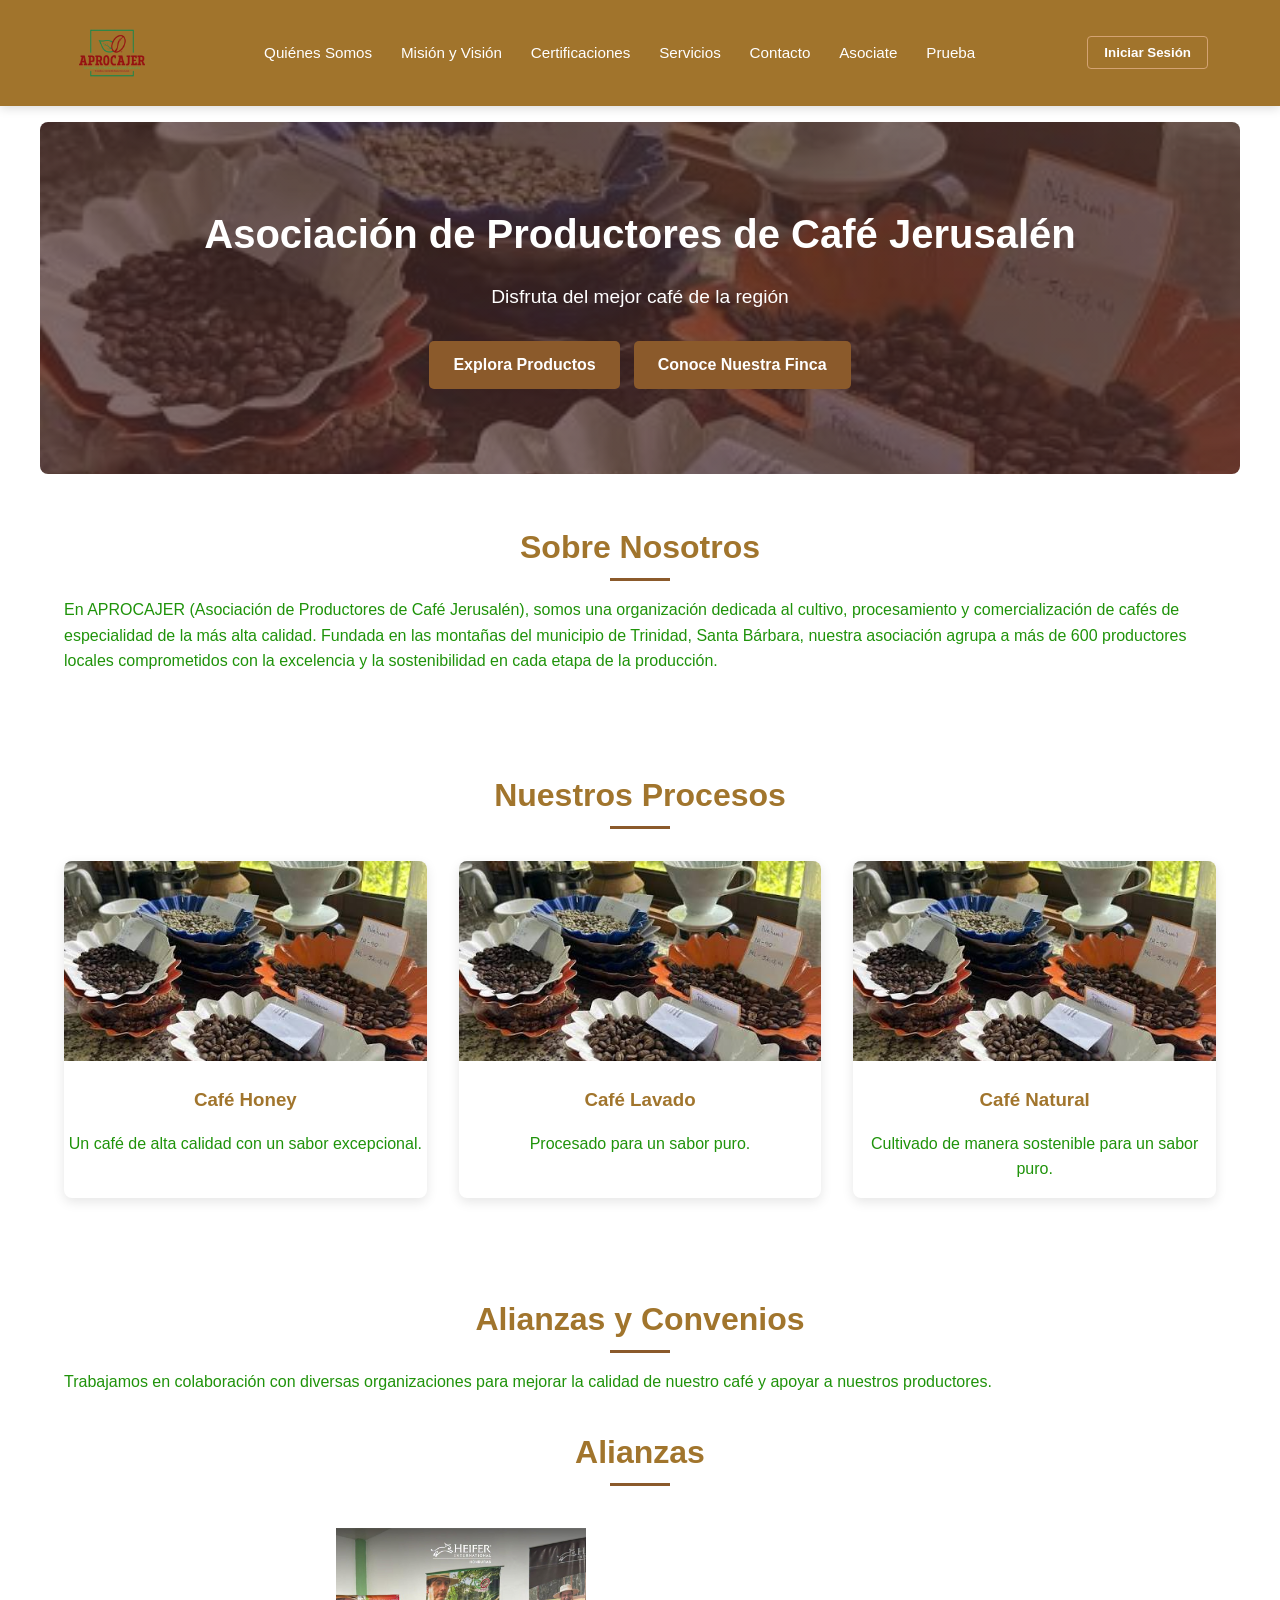
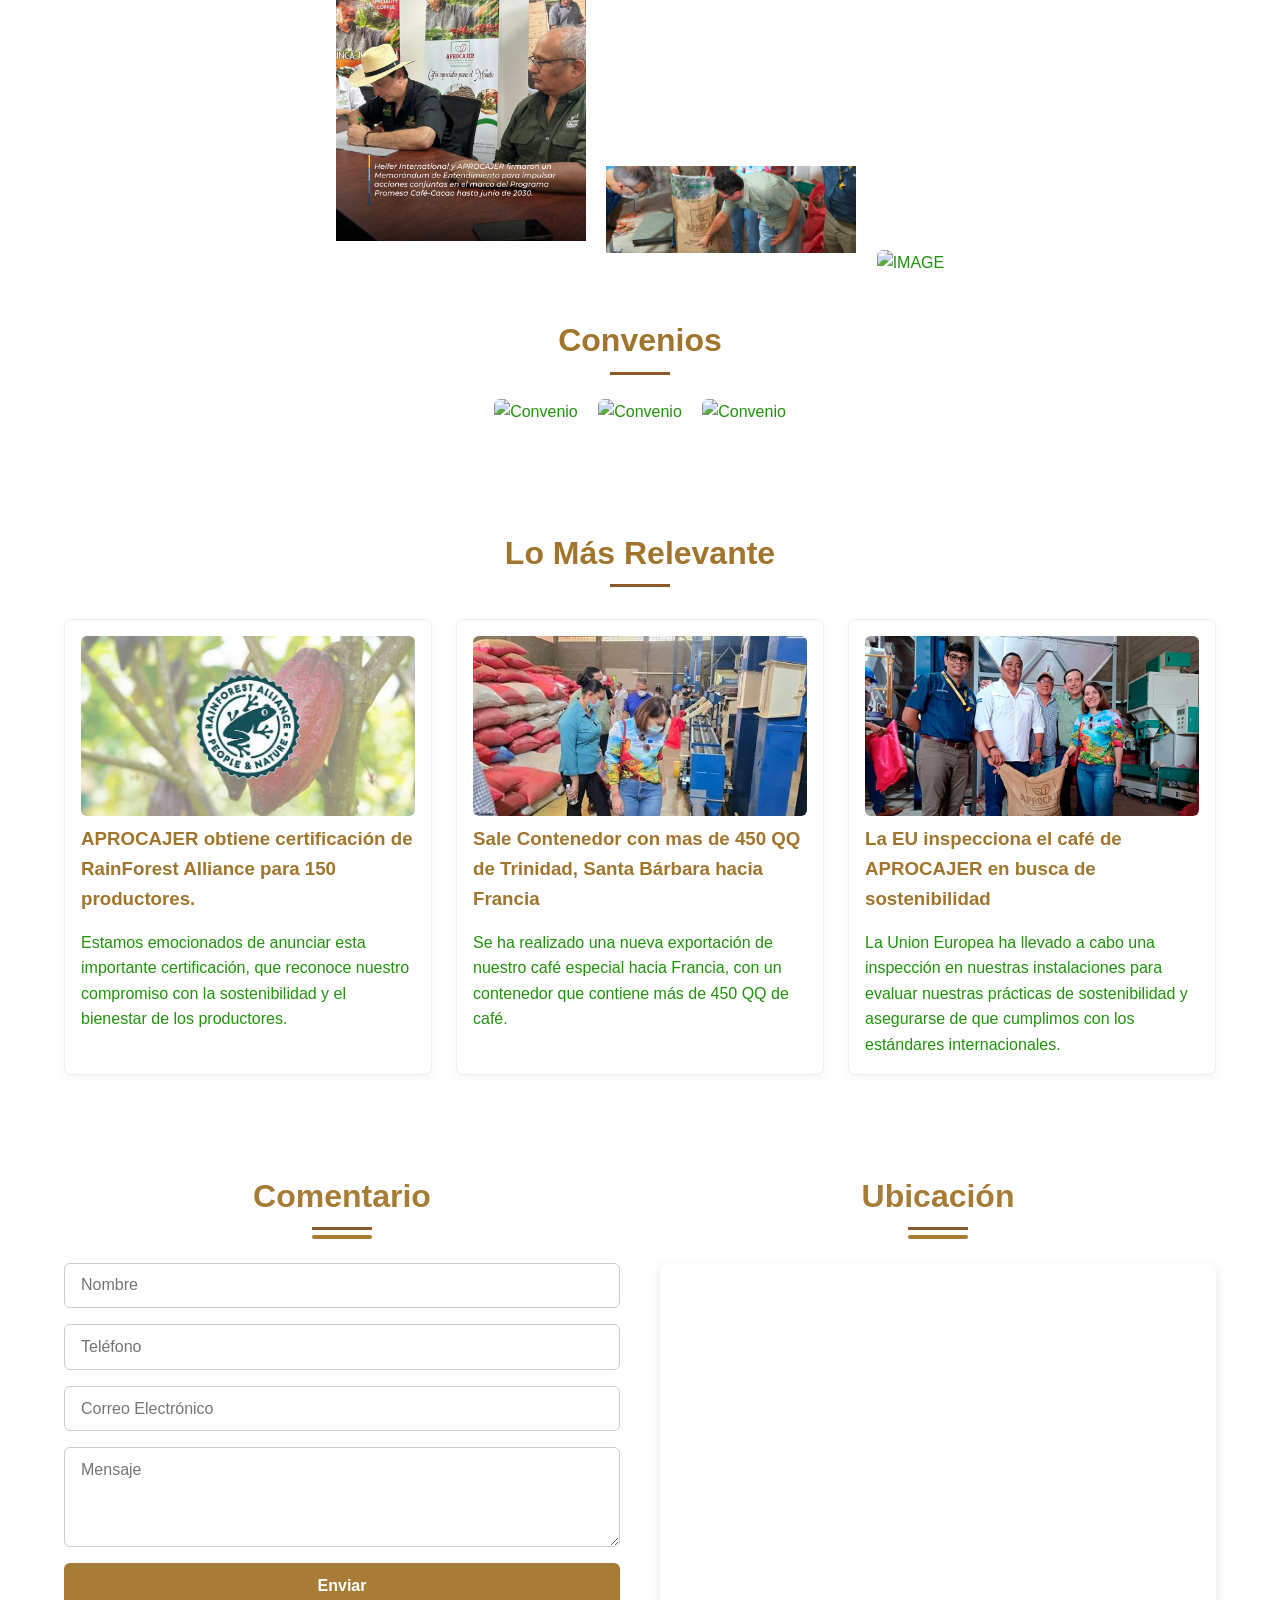
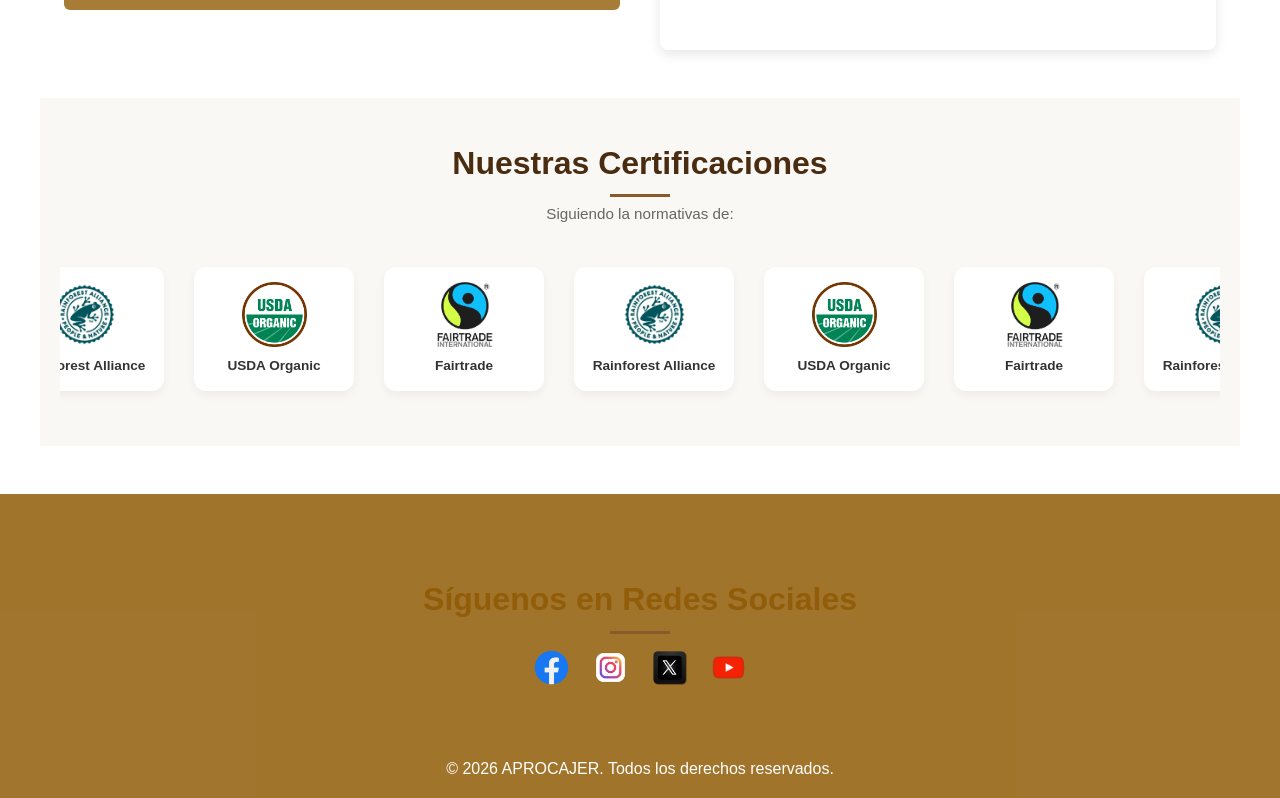
==== commit 4a6c8374: "Actualización del sitio web" ====
--- a/index.html
+++ b/index.html
@@ -25,6 +25,7 @@
                     <li><a href="#Servicio">Servicios</a></li>
                     <li><a href="#Contacto">Contacto</a></li>
                     <li><a href="#Contacto">Asociate</a></li>
+                    <li><a href="src/prueba.html">Prueba</a></li>
                 </ul>
 
                 <div class="nav-actions">
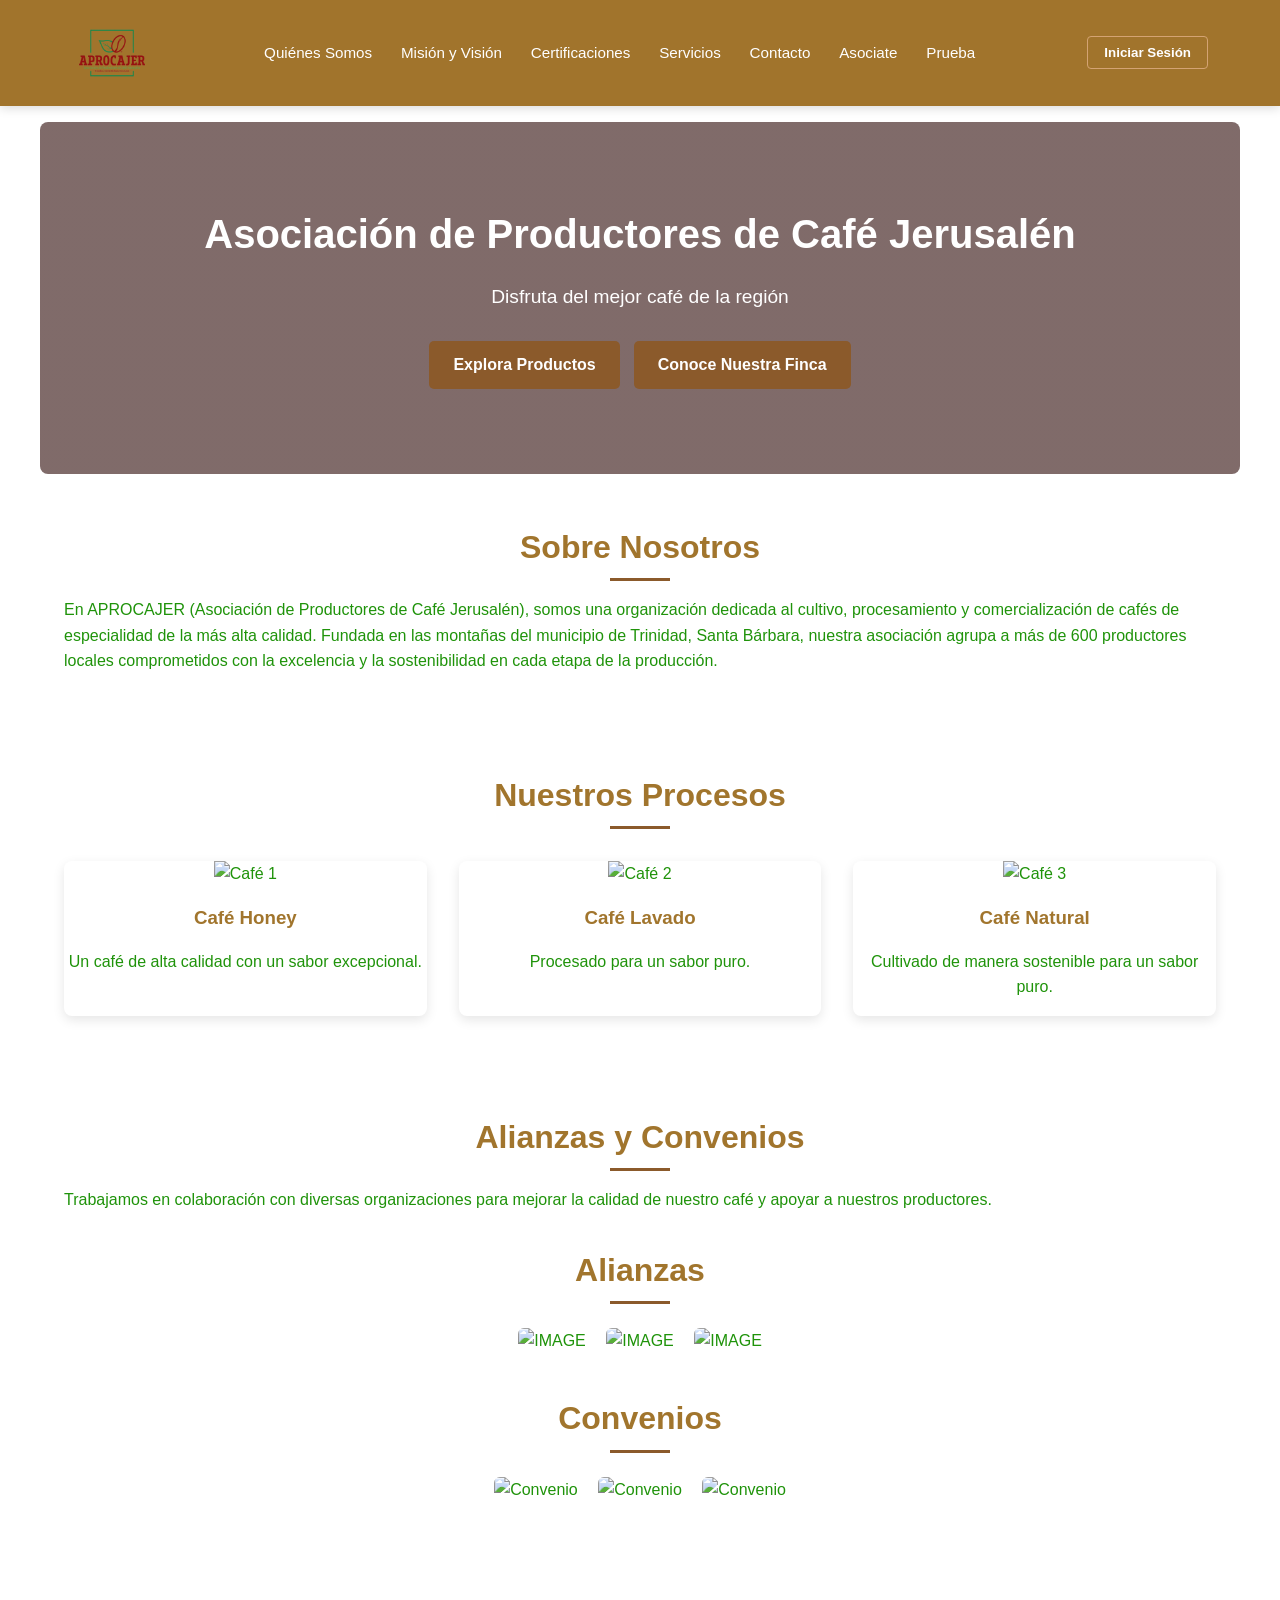
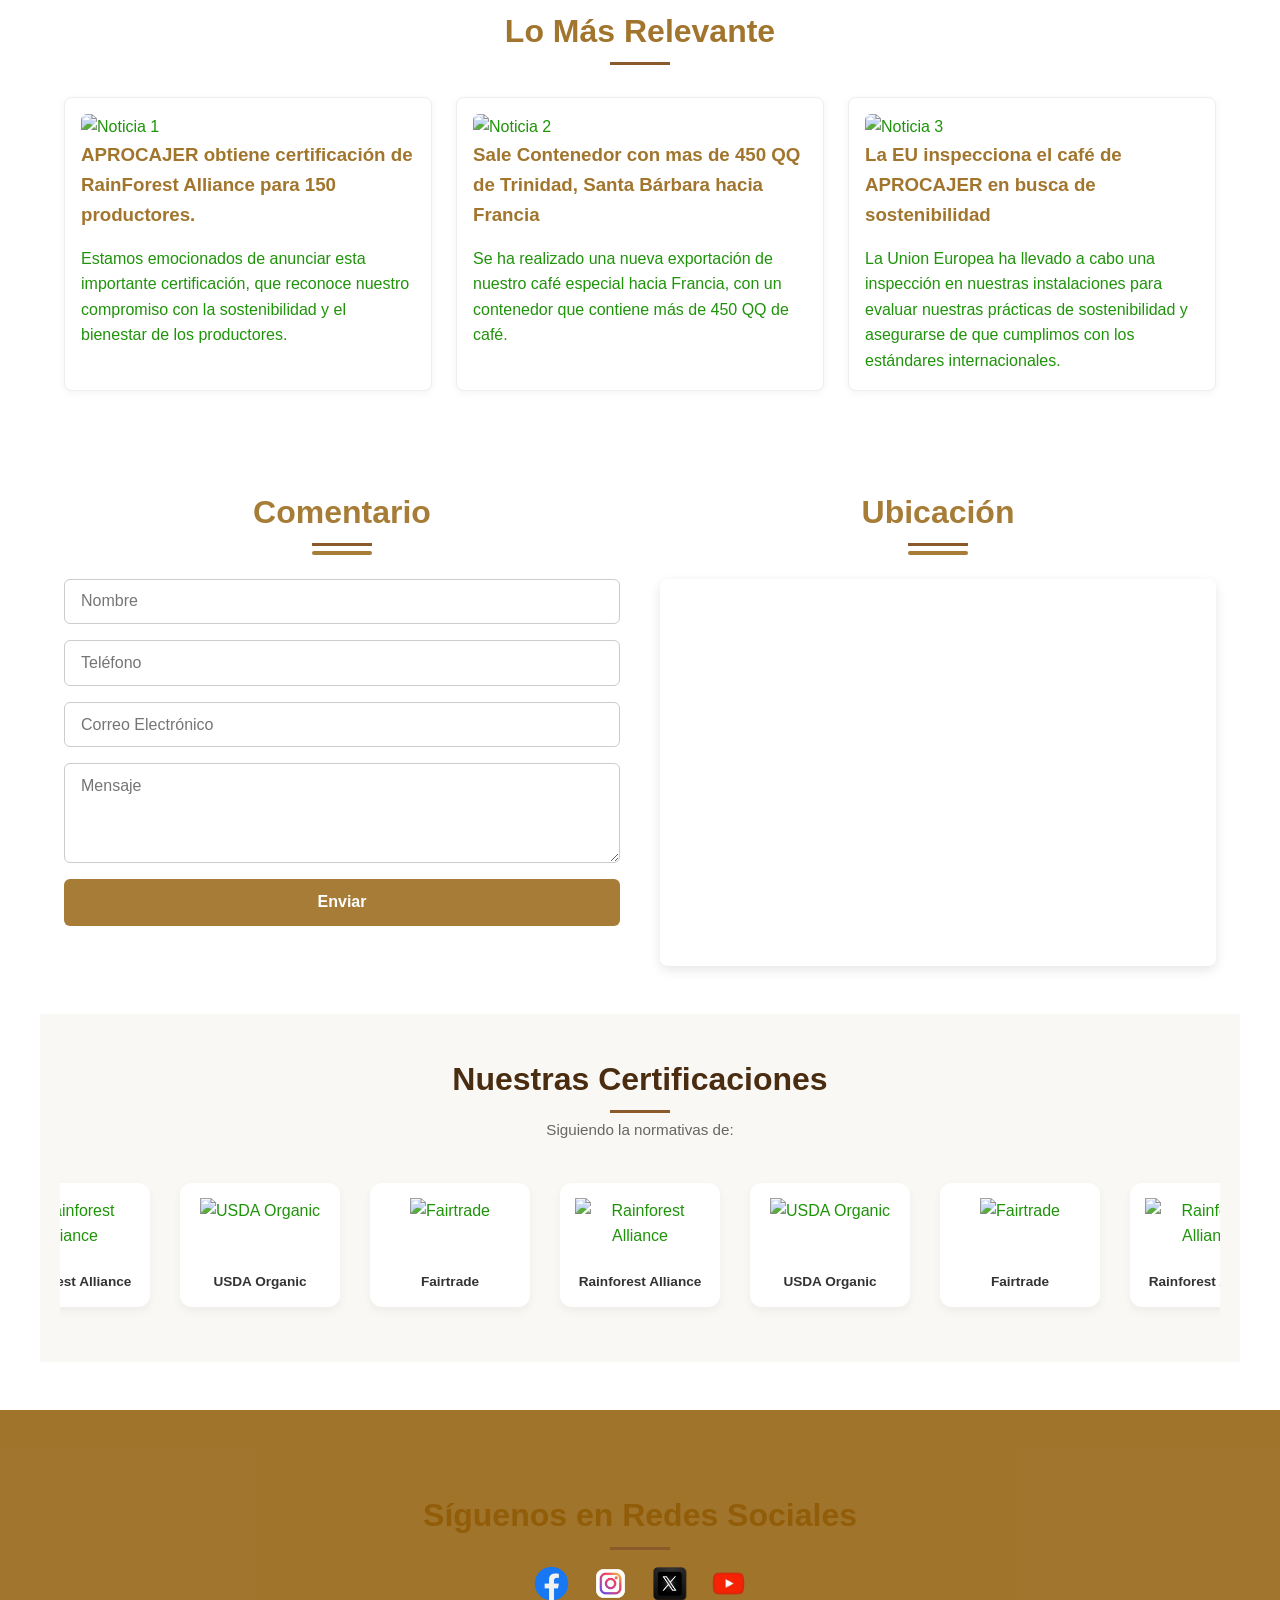
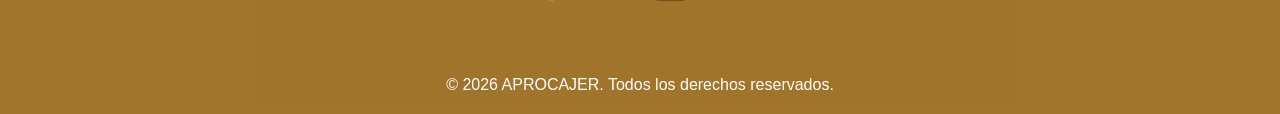
==== commit e225dea8: "Actualización del sitio web" ====
--- a/index.html
+++ b/index.html
@@ -3,20 +3,20 @@
     <head>
         <meta charset="UTF-8">
         <meta name="viewport" content="width=device-width, initial-scale=1.0">
-        <link rel="icon" href="logo-aprocajer.png" type="image/png" sizes="500x500"> <!-- Para navegadores -->
-        <link rel="shortcut icon" href="logo-aprocajer.png" type="image/png"> <!-- mayor compatibilidad -->
-        <link rel="apple-touch-icon" href="logo-aprocajer.png"> <!-- Para dispositivos IOS -->
+        <link rel="icon" href="src/script/icons/logo-aprocajer.png" type="image/png" sizes="500x500"> <!-- Para navegadores -->
+        <link rel="shortcut icon" href="src/script/icons/logo-aprocajer.png" type="image/png"> <!-- mayor compatibilidad -->
+        <link rel="apple-touch-icon" href="src/script/icons/logo-aprocajer.png"> <!-- Para dispositivos IOS -->
 
         <!-- hOJAS DE ESTILO -->
-        <link rel="stylesheet" href="menu.css">
-        <link rel="stylesheet" href="inicio.css">
+        <link rel="stylesheet" href="src/css/menu.css">
+        <link rel="stylesheet" href="src/css/inicio.css">
         <title>Asociación de Productores de Café Jerusalén</title>
     </head>
     <body>
         <header>
             <nav class="menu-navegar">
                 <div class="logo-navegador">
-                    <img src="logo-aprocajer.png" alt="Logo de APROCAJER" class="img-nav-logo">
+                    <img src="src/script/icons/logo-aprocajer.png" alt="Logo de APROCAJER" class="img-nav-logo">
                 </div>
                 <ul id="menu-links" class="menu-links">
                     <li><a href="somos.html">Quiénes Somos</a></li>
@@ -25,7 +25,7 @@
                     <li><a href="#Servicio">Servicios</a></li>
                     <li><a href="#Contacto">Contacto</a></li>
                     <li><a href="#Contacto">Asociate</a></li>
-                    <li><a href="src/prueba.html">Prueba</a></li>
+                    <li><a href="QR-COMPRADOR/index.html">Prueba</a></li>
                 </ul>
 
                 <div class="nav-actions">
@@ -54,17 +54,17 @@
                 <h2>Nuestros Procesos</h2>
                 <div class="producto-lista">
                     <div class="producto">
-                        <img src="procesos.jpg" alt="Café 1">
+                        <img src="src/images/procesos.jpg" alt="Café 1">
                         <h3>Café Honey</h3>
                         <p>Un café de alta calidad con un sabor excepcional.</p>
                     </div>
                     <div class="producto">
-                        <img src="procesos.jpg" alt="Café 2">
+                        <img src="src/images/procesos.jpg" alt="Café 2">
                         <h3>Café Lavado</h3>
                         <p>Procesado para un sabor puro.</p>
                     </div>
                     <div class="producto">
-                        <img src="procesos.jpg" alt="Café 3">
+                        <img src="src/images/procesos.jpg" alt="Café 3">
                         <h3>Café Natural</h3>
                         <p>Cultivado de manera sostenible para un sabor puro.</p>
                     </div>
@@ -76,15 +76,15 @@
                 <p>Trabajamos en colaboración con diversas organizaciones para mejorar la calidad de nuestro café y apoyar a nuestros productores.</p>
                 <div class="alianzas">
                     <h2>Alianzas</h2>
-                    <img src="alianza1.jpg" alt="IMAGE" style="width: 250px; height: 350px;">
-                    <img src="alianza2.jpg" alt="IMAGE" style="width: 250px; height: 100px;">
-                    <img src="alianza3.jpg" alt="IMAGE" style="width: 250px; height: 350px;">
+                    <img src="src/images/alianza1.jpg" alt="IMAGE" style="width: 250px; height: 350px;">
+                    <img src="src/images/alianza2.jpg" alt="IMAGE" style="width: 250px; height: 100px;">
+                    <img src="src/images/alianza3.jpg" alt="IMAGE" style="width: 250px; height: 350px;">
                 </div>
                 <div class="convenios">
                     <h2>Convenios</h2>
-                    <img src="convenio1.png" alt="Convenio">
-                    <img src="convenio2.png" alt="Convenio">
-                    <img src="convenio3.png" alt="Convenio">
+                    <img src="src/images/convenio1.png" alt="Convenio">
+                    <img src="src/images/convenio2.png" alt="Convenio">
+                    <img src="src/images/convenio3.png" alt="Convenio">
                 </div>
             </section>
 
@@ -92,17 +92,17 @@
                 <h2>Lo Más Relevante</h2>
                 <div class="noticias">
                     <article class="noticia">
-                        <img src="Noticia1.jpg" alt="Noticia 1">
+                        <img src="src/images/Noticia1.jpg" alt="Noticia 1">
                         <h3>APROCAJER obtiene certificación de RainForest Alliance para 150 productores.</h3>
                         <p>Estamos emocionados de anunciar esta importante certificación, que reconoce nuestro compromiso con la sostenibilidad y el bienestar de los productores.</p>
                     </article>
                     <article class="noticia">
-                        <img src="Noticia2.jpg" alt="Noticia 2">
+                        <img src="src/images/Noticia2.jpg" alt="Noticia 2">
                         <h3>Sale Contenedor con mas de 450 QQ de Trinidad, Santa Bárbara hacia Francia</h3>
                         <p>Se ha realizado una nueva exportación de nuestro café especial hacia Francia, con un contenedor que contiene más de 450 QQ de café.</p>
                     </article>
                     <article class="noticia">
-                        <img src="Noticia3.jpg" alt="Noticia 3">
+                        <img src="src/images/Noticia3.jpg" alt="Noticia 3">
                         <h3>La EU inspecciona el café de APROCAJER en busca de sostenibilidad</h3>
                         <p>La Union Europea ha llevado a cabo una inspección en nuestras instalaciones para evaluar nuestras prácticas de sostenibilidad y asegurarse de que cumplimos con los estándares internacionales.</p>
                     </article>
@@ -147,15 +147,15 @@
                 <div class="carrusel-container" id="carrusel-certificaciones">
                     <div class="carrusel-track" id="carrusel-track">
                         <div class="carrusel-item">
-                            <img src="RFA.jpeg" alt="Rainforest Alliance">
+                            <img src="src/images/RFA.jpeg" alt="Rainforest Alliance">
                             <span>Rainforest Alliance</span>
                         </div>
                         <div class="carrusel-item">
-                            <img src="usda-organic.png" alt="USDA Organic">
+                            <img src="src/images/usda-organic.png" alt="USDA Organic">
                             <span>USDA Organic</span>
                         </div>
                         <div class="carrusel-item">
-                            <img src="FT.png" alt="Fairtrade">
+                            <img src="src/images/FT.png" alt="Fairtrade">
                             <span>Fairtrade</span>
                         </div>
                     </div>
@@ -176,9 +176,9 @@
             </section>
             <p>&copy; 2026 APROCAJER. Todos los derechos reservados.</p>
         </footer>
-        <script src="menu.js"></script>
-        <script src="contacto.js"></script>
-        <script src="login.js"></script> <!-- script para iniciar sesion -->
+        <script src="src/js/menu.js"></script>
+        <script src="src/js/contacto.js"></script>
+        <script src="src/js/login.js"></script> <!-- script para iniciar sesion -->
         
         <!--Modal de Iniciar Sesión-->
         <div id="modal-login" class="modal-login">
--- a/src/css/menu.css
+++ b/src/css/menu.css
@@ -0,0 +1,260 @@
+:root {
+    --primary-color: #8e5801d3;    /* Cafe Claro*/
+    --secondary-color: #8B5A2B;  /* Café medio / Bronce */
+    --accent-color: #D4A373;     /* Dorado/Crema café */
+    --bg-light: #FAEDCD;         /* Crema claro */
+    --text-dark: #1f930a;
+    --text-light: #FFFFFF;
+}
+
+* {
+    box-sizing: border-box;
+    margin: 0;
+    padding: 0;
+}
+
+body {
+    font-family: 'Segoe UI', Tahoma, Geneva, Verdana, sans-serif;
+    color: var(--text-dark);
+    line-height: 1.6;
+}
+
+/* Header & Navbar */
+header {
+    background-color: var(--primary-color);
+    position: sticky;
+    top: 0;
+    z-index: 1000;
+    box-shadow: 0 2px 10px rgba(0,0,0,0.15);
+}
+
+.menu-navegar {
+    display: flex;
+    justify-content: space-between;
+    align-items: center;
+    padding: 0.8rem 2rem;
+    max-width: 1200px;
+    margin: 0 auto;
+}
+
+/* Control del Logo */
+.img-nav-logo {
+    height: 80px; /* Altura fija adecuada para PC */
+    width: auto;
+    display: block;
+}
+
+/* Menú de Enlaces horizontal */
+.menu-links {
+    display: flex;
+    flex-direction: row; /* Alinea los enlaces de lado a lado */
+    list-style: none;
+    gap: 1.8rem;
+    margin: 0;
+    padding: 0;
+}
+.menu-links a {
+    color: #ffffff;
+    text-decoration: none;
+    font-weight: 500;
+    font-size: 0.95rem;
+    transition: color 0.3s ease;
+}
+
+.menu-links a:hover {
+    color: #D4A373; /* Efecto hover al pasar el cursor */
+}
+
+/* Botones Nav */
+.nav-actions {
+    display: flex;
+    align-items: center;
+    gap: 0.8rem;
+}
+
+.btn-login {
+    padding: 0.5rem 1rem;
+    border: none;
+    border-radius: 4px;
+    cursor: pointer;
+    font-weight: 600;
+    transition: background 0.3s;
+}
+
+.btn-login {
+    background: transparent;
+    color: var(--text-light);
+    border: 1px solid var(--accent-color);
+}
+
+.btn-login:hover {
+    background: var(--accent-color);
+    color: var(--primary-color);
+}
+
+.menu-toggle {
+    display: none;
+    background: none;
+    border: none;
+    color: var(--text-light);
+    font-size: 1.8rem;
+    cursor: pointer;
+}
+
+/* Footer */
+footer {
+    background-color: var(--primary-color);
+    color: var(--text-light);
+    text-align: center;
+    padding: 2rem 1rem 1rem;
+    margin-top: 3rem;
+}
+
+.redes-sociales {
+    display: flex;
+    justify-content: center;
+    align-items: center;
+    gap: 1.5rem;
+    margin: 1rem 0;
+}
+.redes-sociales img {
+    /* filter: brightness(0) invert(1); <-- Elimina esta línea */
+    transition: transform 0.2s;
+}
+
+.redes-sociales img:hover {
+    transform: scale(1.15);
+}
+
+/* Estilos para el Modal de Login */
+.modal-login {
+    display: none; 
+    position: fixed;
+    z-index: 2000;
+    left: 0;
+    top: 0;
+    width: 100%;
+    height: 100%;
+    background-color: rgba(0, 0, 0, 0.6);
+    backdrop-filter: blur(4px);
+    justify-content: center;
+    align-items: center;
+}
+
+.contenido-modal {
+    background-color: #ffffff;
+    padding: 2.5rem 2rem;
+    border-radius: 10px;
+    width: 90%;
+    max-width: 400px;
+    position: relative;
+    box-shadow: 0 8px 25px rgba(0, 0, 0, 0.3);
+    animation: fadeIn 0.3s ease;
+}
+
+@keyframes fadeIn {
+    from { opacity: 0; transform: translateY(-10px); }
+    to { opacity: 1; transform: translateY(0); }
+}
+
+.cerrar-modal {
+    position: absolute;
+    right: 18px;
+    top: 12px;
+    font-size: 28px;
+    font-weight: bold;
+    cursor: pointer;
+    color: #666;
+    transition: color 0.2s;
+}
+
+.cerrar-modal:hover {
+    color: #111;
+}
+
+.contenido-modal h2 {
+    margin-top: 0;
+    margin-bottom: 0.3rem;
+    color: #5c3d2e;
+    font-size: 1.6rem;
+    text-align: center;
+}
+
+.subtitulo-modal {
+    font-size: 0.85rem;
+    color: #666;
+    text-align: center;
+    margin-bottom: 1.5rem;
+}
+
+.campo {
+    margin-bottom: 1.2rem;
+    display: flex;
+    flex-direction: column;
+}
+
+.campo label {
+    font-size: 0.88rem;
+    font-weight: 600;
+    margin-bottom: 0.4rem;
+    color: #333;
+}
+
+.campo input {
+    padding: 0.7rem;
+    border: 1px solid #ccc;
+    border-radius: 6px;
+    font-size: 0.95rem;
+    transition: border-color 0.2s;
+}
+
+.campo input:focus {
+    outline: none;
+    border-color: #5c3d2e;
+}
+
+.btn-submit {
+    width: 100%;
+    padding: 0.8rem;
+    background-color: #8b5a2b;
+    color: white;
+    border: none;
+    border-radius: 6px;
+    font-weight: bold;
+    font-size: 1rem;
+    cursor: pointer;
+    transition: background-color 0.2s;
+}
+
+.btn-submit:hover {
+    background-color: #5c3d2e;
+}
+
+.mensaje-login {
+    margin-top: 1rem;
+    text-align: center;
+    font-size: 0.9rem;
+    font-weight: 600;
+}
+/* Responsivo para menú móvil */
+@media (max-width: 768px) {
+    .menu-toggle {
+        display: block;
+    }
+
+    .menu-links {
+        display: none;
+        position: absolute;
+        top: 100%;
+        left: 0;
+        width: 100%;
+        background-color: var(--primary-color);
+        flex-direction: column;
+        padding: 1rem 0;
+        text-align: center;
+    }
+
+    .menu-links.active {
+        display: flex !important;
+    }
+}
--- a/src/css/inicio.css
+++ b/src/css/inicio.css
@@ -0,0 +1,302 @@
+/* Secciones Generales */
+section {
+    padding: 3rem 1.5rem;
+    max-width: 1200px;
+    margin: 0 auto;
+}
+
+h1, h2, h3 {
+    margin-bottom: 1rem;
+    color: var(--primary-color);
+}
+
+h2 {
+    text-align: center;
+    font-size: 2rem;
+    position: relative;
+    padding-bottom: 0.5rem;
+}
+
+h2::after {
+    content: '';
+    width: 60px;
+    height: 3px;
+    background-color: var(--secondary-color);
+    position: absolute;
+    bottom: 0;
+    left: 50%;
+    transform: translateX(-50%);
+}
+
+/* Sección Bienvenida / Hero */
+.bienvenida {
+    text-align: center;
+    background: linear-gradient(rgba(74, 44, 42, 0.7), rgba(74, 44, 42, 0.7)), url('../procesos.jpg') center/cover no-repeat;
+    color: var(--text-light);
+    padding: 5rem 1rem;
+    border-radius: 8px;
+    margin-top: 1rem;
+}
+
+.bienvenida h1 {
+    color: var(--text-light);
+    font-size: 2.5rem;
+}
+
+.bienvenida p {
+    font-size: 1.2rem;
+    margin-bottom: 1.5rem;
+}
+
+.btn {
+    display: inline-block;
+    padding: 0.7rem 1.5rem;
+    margin: 0.3rem;
+    background-color: var(--secondary-color);
+    color: var(--text-light);
+    text-decoration: none;
+    border-radius: 5px;
+    font-weight: bold;
+    transition: background 0.3s ease;
+}
+
+.btn:hover {
+    background-color: var(--accent-color);
+    color: var(--primary-color);
+}
+
+/* Misión y Visión */
+.mision-vision > div {
+    background: #fdfbf7;
+    border-left: 4px solid var(--secondary-color);
+    padding: 1.5rem;
+    margin: 1.5rem 0;
+    border-radius: 0 8px 8px 0;
+    box-shadow: 0 2px 5px rgba(0,0,0,0.05);
+}
+
+/* Grilla de Procesos / Productos */
+.producto-lista {
+    display: grid;
+    grid-template-columns: repeat(auto-fit, minmax(280px, 1fr));
+    gap: 2rem;
+    margin-top: 2rem;
+}
+
+.producto {
+    background: #fff;
+    border-radius: 8px;
+    overflow: hidden;
+    box-shadow: 0 4px 12px rgba(0,0,0,0.1);
+    text-align: center;
+    padding-bottom: 1rem;
+}
+
+.producto img {
+    width: 100%;
+    height: 200px;
+    object-fit: cover;
+}
+
+.producto h3 {
+    margin-top: 1rem;
+}
+
+/* Alianzas y Convenios */
+.alianzas, .convenios {
+    text-align: center;
+    margin-top: 2rem;
+}
+
+.alianzas img, .convenios img {
+    max-width: 100%;
+    object-fit: contain;
+    margin: 0.5rem;
+    border-radius: 6px;
+}
+
+/* Grilla de Noticias */
+.noticias {
+    display: grid;
+    grid-template-columns: repeat(auto-fit, minmax(300px, 1fr));
+    gap: 1.5rem;
+    margin-top: 2rem;
+}
+
+.noticia {
+    background: #fff;
+    border: 1px solid #eee;
+    border-radius: 8px;
+    padding: 1rem;
+    box-shadow: 0 2px 8px rgba(0,0,0,0.05);
+}
+
+.noticia img {
+    width: 100%;
+    height: 180px;
+    object-fit: cover;
+    border-radius: 6px;
+}
+/* Contenedor principal para centrar la sección */
+.seccion-contacto-ubicacion {
+    width: 100%;
+    max-width: 1200px;
+    margin: 3rem auto;
+    padding: 0 1.5rem;
+    box-sizing: border-box;
+}
+
+/* Rejilla de 2 columnas */
+.contenedor-dos-columnas {
+    display: grid;
+    grid-template-columns: 1fr 1fr; /* 50% para el formulario, 50% para el mapa */
+    gap: 2.5rem; /* Espacio horizontal entre las dos columnas */
+    align-items: start;
+}
+
+/* Títulos y líneas decorativas */
+.columna-bloque h2 {
+    color: #a67c37;
+    text-align: center;
+    font-size: 2rem;
+    margin-top: 0;
+    margin-bottom: 0.3rem;
+}
+
+.linea-decorativa {
+    width: 60px;
+    height: 4px;
+    background-color: #a67c37;
+    margin: 0 auto 1.5rem auto;
+    border-radius: 2px;
+}
+
+/* Estilos del Formulario */
+#form-contacto {
+    display: flex;
+    flex-direction: column;
+    gap: 1rem;
+}
+
+#form-contacto input,
+#form-contacto textarea {
+    width: 100%;
+    padding: 0.8rem 1rem;
+    border: 1px solid #ccc;
+    border-radius: 6px;
+    font-size: 1rem;
+    box-sizing: border-box;
+    font-family: inherit;
+}
+
+#form-contacto button {
+    background-color: #a67c37;
+    color: white;
+    border: none;
+    padding: 0.9rem;
+    border-radius: 6px;
+    font-size: 1rem;
+    font-weight: bold;
+    cursor: pointer;
+    transition: background-color 0.2s ease;
+}
+
+#form-contacto button:hover {
+    background-color: #8b5a2b;
+}
+
+/* Ajustes del Mapa e Iframe */
+.mapa {
+    width: 100%;
+    border-radius: 8px;
+    overflow: hidden;
+    box-shadow: 0 4px 12px rgba(0, 0, 0, 0.1);
+}
+
+.mapa iframe {
+    width: 100% !important;
+    height: 380px !important; /* Altura para igualar visualmente el tamaño del formulario */
+    border: 0;
+    border-radius: 8px;
+}
+/* Estilos para la sección de Certificaciones y Contenedor principal con soporte de scroll manual */
+.seccion-certificaciones {
+    text-align: center;
+    padding: 40px 20px;
+    background-color: #f9f8f4;
+    overflow: hidden;
+}
+
+.seccion-certificaciones h2 {
+    color: #4a2c11;
+    font-size: 2rem;
+    margin-bottom: 5px;
+}
+
+.subtitulo-certificaciones {
+    color: #666;
+    font-size: 0.95rem;
+    margin-bottom: 25px;
+}
+
+/* Contenedor interactivo con scroll */
+.carrusel-container {
+    width: 100%;
+    overflow-x: auto;
+    position: relative;
+    padding: 15px 0;
+    scrollbar-width: none; /* Oculta scrollbar en Firefox */
+    -ms-overflow-style: none; /* Oculta scrollbar en IE/Edge */
+    cursor: grab;
+    user-select: none;
+}
+
+.carrusel-container::-webkit-scrollbar {
+    display: none; /* Oculta scrollbar en Chrome/Safari */
+}
+
+.carrusel-container:active {
+    cursor: grabbing;
+}
+
+.carrusel-track {
+    display: flex;
+    gap: 30px;
+    width: max-content;
+}
+
+.carrusel-item {
+    display: flex;
+    flex-direction: column;
+    align-items: center;
+    justify-content: center;
+    width: 160px;
+    padding: 15px;
+    background: #ffffff;
+    border-radius: 12px;
+    box-shadow: 0 4px 10px rgba(0, 0, 0, 0.05);
+    flex-shrink: 0;
+}
+
+.carrusel-item img {
+    height: 65px;
+    width: auto;
+    object-fit: contain;
+    margin-bottom: 8px;
+    pointer-events: none;
+}
+
+.carrusel-item span {
+    font-size: 0.85rem;
+    font-weight: 600;
+    color: #333;
+}
+/* ADAPTACIÓN PARA TELÉFONOS / PANTALLAS PEQUEÑAS */
+@media (max-width: 850px) {
+    .contenedor-dos-columnas {
+        grid-template-columns: 1fr; /* Pasa automáticamente a 1 columna en celulares */
+        gap: 3rem;
+    }
+}
+
+
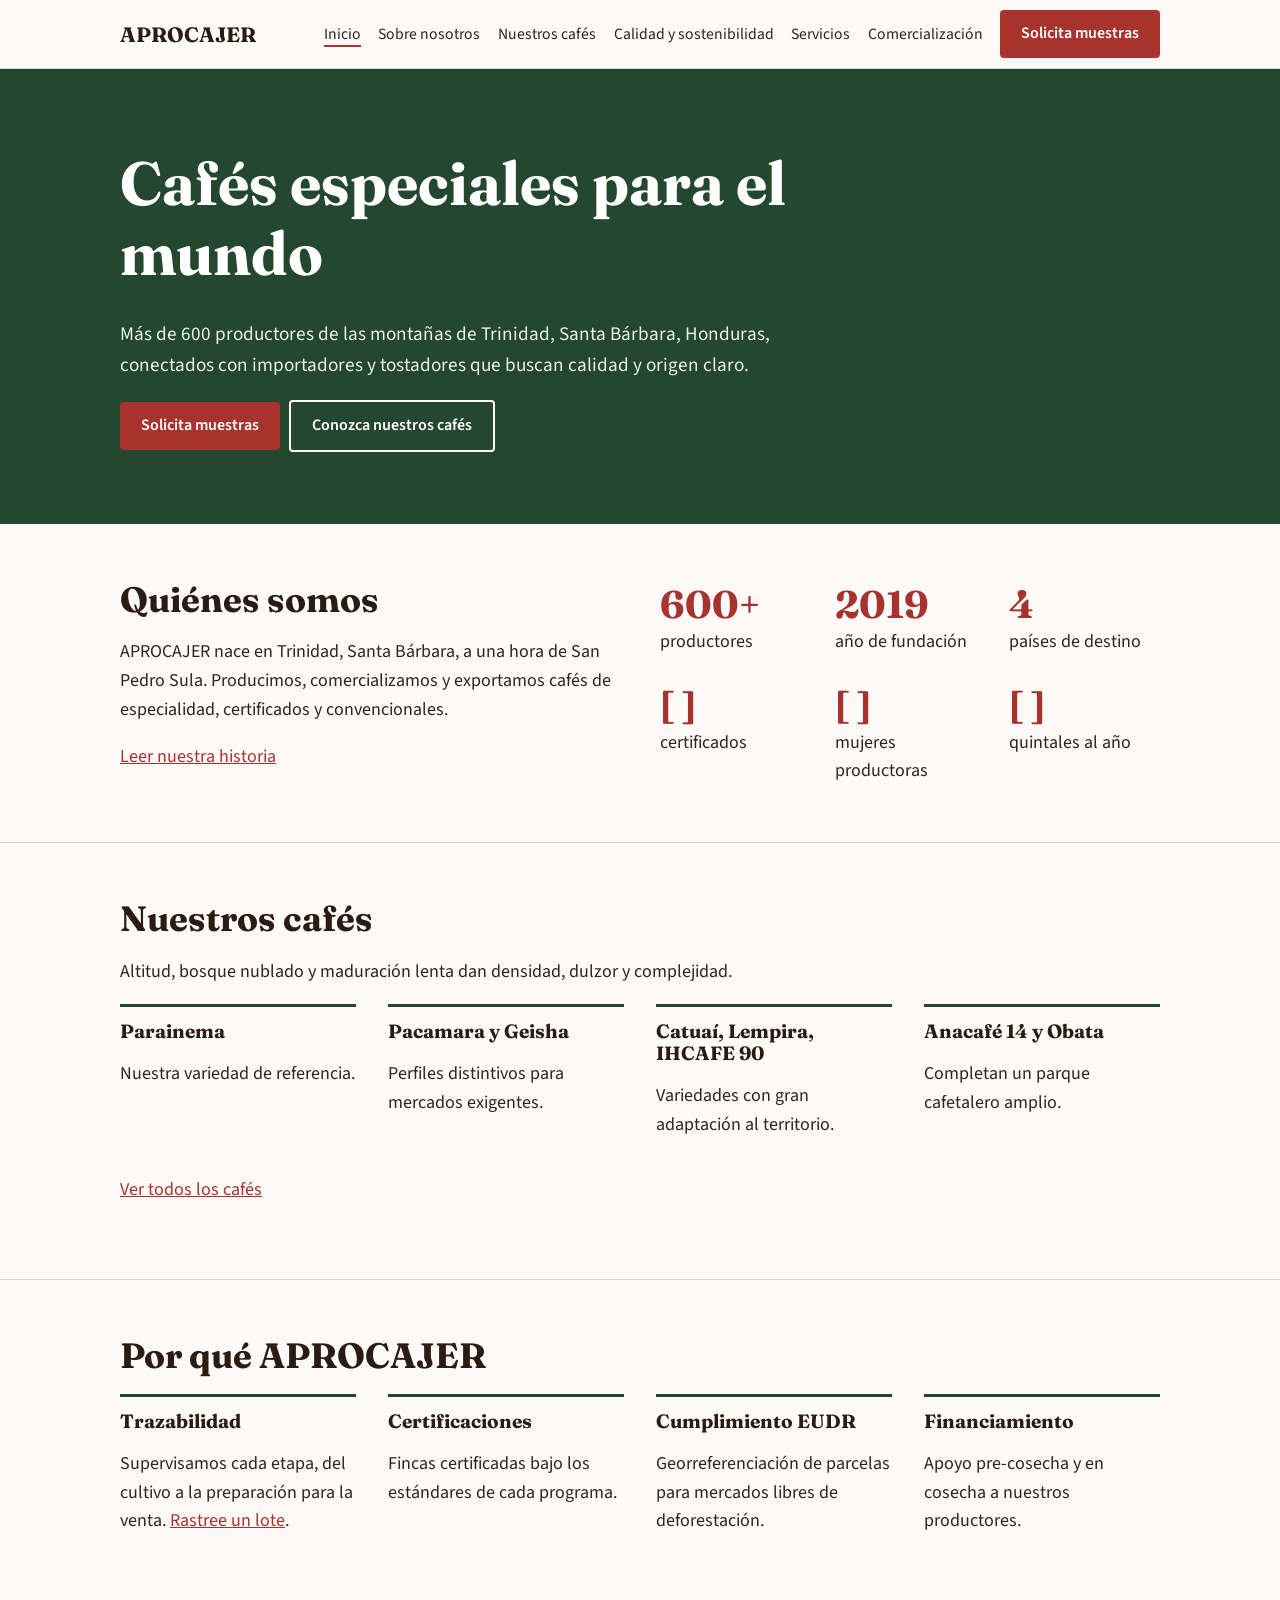
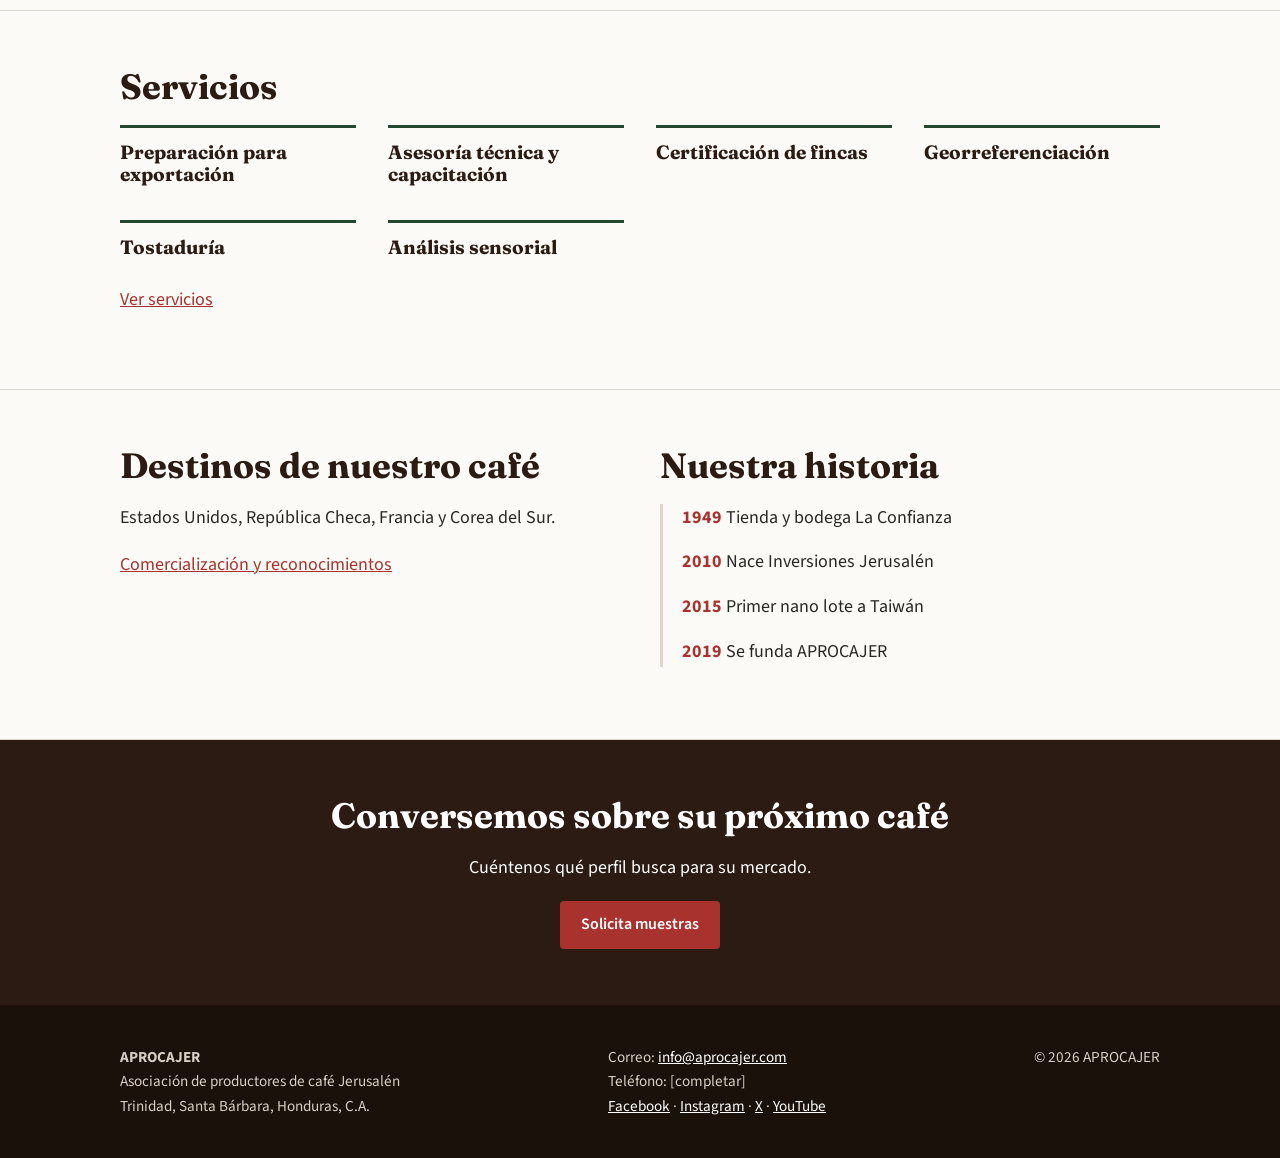
==== commit 96bc6298: "Primera versión del sitio web de APROCAJER" ====
--- a/index.html
+++ b/index.html
@@ -1,205 +1,13 @@
-<!DOCTYPE html>
-<html lang="es">
-    <head>
-        <meta charset="UTF-8">
-        <meta name="viewport" content="width=device-width, initial-scale=1.0">
-        <link rel="icon" href="src/script/icons/logo-aprocajer.png" type="image/png" sizes="500x500"> <!-- Para navegadores -->
-        <link rel="shortcut icon" href="src/script/icons/logo-aprocajer.png" type="image/png"> <!-- mayor compatibilidad -->
-        <link rel="apple-touch-icon" href="src/script/icons/logo-aprocajer.png"> <!-- Para dispositivos IOS -->
-
-        <!-- hOJAS DE ESTILO -->
-        <link rel="stylesheet" href="src/css/menu.css">
-        <link rel="stylesheet" href="src/css/inicio.css">
-        <title>Asociación de Productores de Café Jerusalén</title>
-    </head>
-    <body>
-        <header>
-            <nav class="menu-navegar">
-                <div class="logo-navegador">
-                    <img src="src/script/icons/logo-aprocajer.png" alt="Logo de APROCAJER" class="img-nav-logo">
-                </div>
-                <ul id="menu-links" class="menu-links">
-                    <li><a href="somos.html">Quiénes Somos</a></li>
-                    <li><a href="mision-vision.html">Misión y Visión</a></li>
-                    <li><a href="#Procesos">Certificaciones</a></li>
-                    <li><a href="#Servicio">Servicios</a></li>
-                    <li><a href="#Contacto">Contacto</a></li>
-                    <li><a href="#Contacto">Asociate</a></li>
-                    <li><a href="QR-COMPRADOR/index.html">Prueba</a></li>
-                </ul>
-
-                <div class="nav-actions">
-                    <button class="btn-login" aria-label="Login">Iniciar Sesión</button>
-                    <button class="menu-toggle" id="menu-toggle">
-                        <span class="menu-icon" aria-label="Abrir menú">≡</span>
-                    </button>
-                </div>
-            </nav>
-        </header>
-
-        <main>
-            <section class="bienvenida">
-                <h1>Asociación de Productores de Café Jerusalén</h1>
-                <p>Disfruta del mejor café de la región</p>
-                <a href="https://share.google/grDfxZJoAvFWzgxAU" class="btn">Explora Productos</a>
-                <a href="https://fincajerusalen.com" class="btn">Conoce Nuestra Finca</a>
-            </section>
-
-            <section class="nosotros">
-                <h2>Sobre Nosotros</h2>
-                <p>En APROCAJER (Asociación de Productores de Café Jerusalén), somos una organización dedicada al cultivo, procesamiento y comercialización de cafés de especialidad de la más alta calidad. Fundada en las montañas del municipio de Trinidad, Santa Bárbara, nuestra asociación agrupa a más de 600 productores locales comprometidos con la excelencia y la sostenibilidad en cada etapa de la producción.</p>
-            </section>
-
-            <section class="procesos">
-                <h2>Nuestros Procesos</h2>
-                <div class="producto-lista">
-                    <div class="producto">
-                        <img src="src/images/procesos.jpg" alt="Café 1">
-                        <h3>Café Honey</h3>
-                        <p>Un café de alta calidad con un sabor excepcional.</p>
-                    </div>
-                    <div class="producto">
-                        <img src="src/images/procesos.jpg" alt="Café 2">
-                        <h3>Café Lavado</h3>
-                        <p>Procesado para un sabor puro.</p>
-                    </div>
-                    <div class="producto">
-                        <img src="src/images/procesos.jpg" alt="Café 3">
-                        <h3>Café Natural</h3>
-                        <p>Cultivado de manera sostenible para un sabor puro.</p>
-                    </div>
-                </div>
-            </section>
-
-            <section class="alianzas-convenios">
-                <h2>Alianzas y Convenios</h2>
-                <p>Trabajamos en colaboración con diversas organizaciones para mejorar la calidad de nuestro café y apoyar a nuestros productores.</p>
-                <div class="alianzas">
-                    <h2>Alianzas</h2>
-                    <img src="src/images/alianza1.jpg" alt="IMAGE" style="width: 250px; height: 350px;">
-                    <img src="src/images/alianza2.jpg" alt="IMAGE" style="width: 250px; height: 100px;">
-                    <img src="src/images/alianza3.jpg" alt="IMAGE" style="width: 250px; height: 350px;">
-                </div>
-                <div class="convenios">
-                    <h2>Convenios</h2>
-                    <img src="src/images/convenio1.png" alt="Convenio">
-                    <img src="src/images/convenio2.png" alt="Convenio">
-                    <img src="src/images/convenio3.png" alt="Convenio">
-                </div>
-            </section>
-
-            <section class="relevante">
-                <h2>Lo Más Relevante</h2>
-                <div class="noticias">
-                    <article class="noticia">
-                        <img src="src/images/Noticia1.jpg" alt="Noticia 1">
-                        <h3>APROCAJER obtiene certificación de RainForest Alliance para 150 productores.</h3>
-                        <p>Estamos emocionados de anunciar esta importante certificación, que reconoce nuestro compromiso con la sostenibilidad y el bienestar de los productores.</p>
-                    </article>
-                    <article class="noticia">
-                        <img src="src/images/Noticia2.jpg" alt="Noticia 2">
-                        <h3>Sale Contenedor con mas de 450 QQ de Trinidad, Santa Bárbara hacia Francia</h3>
-                        <p>Se ha realizado una nueva exportación de nuestro café especial hacia Francia, con un contenedor que contiene más de 450 QQ de café.</p>
-                    </article>
-                    <article class="noticia">
-                        <img src="src/images/Noticia3.jpg" alt="Noticia 3">
-                        <h3>La EU inspecciona el café de APROCAJER en busca de sostenibilidad</h3>
-                        <p>La Union Europea ha llevado a cabo una inspección en nuestras instalaciones para evaluar nuestras prácticas de sostenibilidad y asegurarse de que cumplimos con los estándares internacionales.</p>
-                    </article>
-                </div>
-            </section>
-            <section class="seccion-contacto-ubicacion">
-                <div class="contenedor-dos-columnas">
-        
-                    <!-- COLUMNA IZQUIERDA: FORMULARIO DE CONTACTO -->
-                    <div class="columna-bloque">
-                        <h2>Comentario</h2>
-                        <div class="linea-decorativa"></div>
-            
-                        <form id="form-contacto">
-                            <input type="text" name="nombre" placeholder="Nombre" required>
-                            <input type="tel" name="telefono" placeholder="Teléfono" required>
-                            <input type="email" name="email" placeholder="Correo Electrónico" required>
-                            <textarea name="mensaje" placeholder="Mensaje" rows="4" required></textarea>
-                            <button type="submit" id="btn-enviar">Enviar</button>
-                        </form>
-                        <div id="mensaje-respuesta"></div>
-                    </div>
-
-                    <!-- COLUMNA DERECHA: MAPA DE UBICACIÓN -->
-                    <div class="columna-bloque">
-                        <h2>Ubicación</h2>
-                        <div class="linea-decorativa"></div>
-            
-                        <div class="mapa">
-                            <iframe src="https://www.google.com/maps/embed?pb=!1m14!1m12!1m3!1d883.5419959433916!2d-88.2391694676756!3d15.14013322797453!2m3!1f0!2f0!3f0!3m2!1i1024!2i768!4f13.1!5e1!3m2!1ses!2shn!4v1784916876246!5m2!1ses!2shn" width="600" height="450" style="border:0;" allowfullscreen="" loading="lazy" referrerpolicy="strict-origin-when-cross-origin"></iframe>
-                        </div>
-                    </div>
-
-                </div>
-            </section>
-            
-            <!-- Carrusel de sellos de certificaciones -->
-            <section class="seccion-certificaciones">
-                <h2>Nuestras Certificaciones</h2>
-                <p class="subtitulo-certificaciones">Siguiendo la normativas de:</p>
-    
-                <div class="carrusel-container" id="carrusel-certificaciones">
-                    <div class="carrusel-track" id="carrusel-track">
-                        <div class="carrusel-item">
-                            <img src="src/images/RFA.jpeg" alt="Rainforest Alliance">
-                            <span>Rainforest Alliance</span>
-                        </div>
-                        <div class="carrusel-item">
-                            <img src="src/images/usda-organic.png" alt="USDA Organic">
-                            <span>USDA Organic</span>
-                        </div>
-                        <div class="carrusel-item">
-                            <img src="src/images/FT.png" alt="Fairtrade">
-                            <span>Fairtrade</span>
-                        </div>
-                    </div>
-                </div>
-            </section>
-        </main>
-
-        <!--Encabezado del pie de pagina-->
-        <footer>
-            <section class="Siguenos">
-                <h2>Síguenos en Redes Sociales</h2>
-                <div class="redes-sociales">
-                    <a href="https://www.facebook.com/APROCAJER" target="_blank" aria-label="Facebook"><img src="facebook-icon.png" alt="Facebook" style="width: 35px; height: 35px;"></a>
-                    <a href="https://www.instagram.com/jerusalenfarmer?stkn=MWw0MW94ajlhcWEyMQ==" target="_blank" aria-label="Instagram"><img src="instagram-icon.png" alt="Instagram" style="width: 35px; height: 35px;"></a>
-                    <a href="https://www.twitter.com/APROCAJER" target="_blank" aria-label="Twitter"><img src="X.png" alt="Twitter" style="width: 35px; height: 35px;"></a>
-                    <a href="https://youtube.com/@finca-jerusalen?si=NNsU7uuQ-1uAmg4d" target="_blank" aria-label="YouTube"><img src="youtube.png" alt="YouTube" style="width: 35px; height: 35px;"></a>
-                </div>
-            </section>
-            <p>&copy; 2026 APROCAJER. Todos los derechos reservados.</p>
-        </footer>
-        <script src="src/js/menu.js"></script>
-        <script src="src/js/contacto.js"></script>
-        <script src="src/js/login.js"></script> <!-- script para iniciar sesion -->
-        
-        <!--Modal de Iniciar Sesión-->
-        <div id="modal-login" class="modal-login">
-            <div class="contenido-modal">
-                <span class="cerrar-modal" id="cerrar-login">&times;</span>
-                <h2>Iniciar Sesión</h2>
-                <p class="subtitulo-modal">Acceso para productores y personal técnico</p>
-        
-                <form id="form-login">
-                    <div class="campo">
-                        <label for="login-email">Correo Electrónico</label>
-                        <input type="email" id="login-email" name="email" placeholder="usuario@aprocajer.com" required>
-                    </div>
-                    <div class="campo">
-                        <label for="login-password">Contraseña</label>
-                        <input type="password" id="login-password" name="password" placeholder="••••••••" required>
-                    </div>
-                    <button type="submit" class="btn-submit" id="btn-login-submit">Ingresar</button>
-                </form>
-                <div id="mensaje-login" class="mensaje-login"></div>
-            </div>
-        </div>
-    </body>
-</html>
+<!DOCTYPE html><html lang="es"><head><meta charset="utf-8"><meta name="viewport" content="width=device-width,initial-scale=1">
+<title>Cafés especiales de Honduras | APROCAJER</title><meta name="description" content="APROCAJER: más de 600 productores de Santa Bárbara, Honduras, con cafés de especialidad para importadores y tostadores.">
+<link rel="preconnect" href="https://fonts.googleapis.com"><link rel="preconnect" href="https://fonts.gstatic.com" crossorigin>
+<link href="https://fonts.googleapis.com/css2?family=Fraunces:wght@600;700&family=Source+Sans+3:wght@400;600&display=swap" rel="stylesheet">
+<link rel="stylesheet" href="css/estilos.css"><script type="application/ld+json">{"@context":"https://schema.org","@type":"Organization","name":"APROCAJER","alternateName":"Asociación de Productores de Café Jerusalén","url":"https://aprocajer.com","foundingDate":"2019","address":{"@type":"PostalAddress","addressLocality":"Trinidad","addressRegion":"Santa Bárbara","addressCountry":"HN"}}</script></head><body><header id="cabecera"></header><main>
+<div class="hero"><div class="wrap"><h1>Cafés especiales para el mundo</h1><p>Más de 600 productores de las montañas de Trinidad, Santa Bárbara, Honduras, conectados con importadores y tostadores que buscan calidad y origen claro.</p><a class="btn" href="contacto.html">Solicita muestras</a><a class="btn claro" href="nuestros-cafes.html">Conozca nuestros cafés</a></div></div>
+<section><div class="wrap dos"><div><h2>Quiénes somos</h2><p>APROCAJER nace en Trinidad, Santa Bárbara, a una hora de San Pedro Sula. Producimos, comercializamos y exportamos cafés de especialidad, certificados y convencionales.</p><a href="sobre-nosotros.html">Leer nuestra historia</a></div>
+<div class="cifras"><div><b data-n="600" data-suf="+">600+</b>productores</div><div><b>2019</b>año de fundación</div><div><b data-n="4">4</b>países de destino</div><div><b>[ ]</b>certificados</div><div><b>[ ]</b>mujeres productoras</div><div><b>[ ]</b>quintales al año</div></div></div></section>
+<section><div class="wrap"><h2>Nuestros cafés</h2><p>Altitud, bosque nublado y maduración lenta dan densidad, dulzor y complejidad.</p><div class="grid"><div><h3>Parainema</h3><p>Nuestra variedad de referencia.</p></div><div><h3>Pacamara y Geisha</h3><p>Perfiles distintivos para mercados exigentes.</p></div><div><h3>Catuaí, Lempira, IHCAFE 90</h3><p>Variedades con gran adaptación al territorio.</p></div><div><h3>Anacafé 14 y Obata</h3><p>Completan un parque cafetalero amplio.</p></div></div><p><a href="nuestros-cafes.html">Ver todos los cafés</a></p></div></section>
+<section><div class="wrap"><h2>Por qué APROCAJER</h2><div class="grid"><div><h3>Trazabilidad</h3><p>Supervisamos cada etapa, del cultivo a la preparación para la venta. <a href="calidad-sostenibilidad.html#rastreo">Rastree un lote</a>.</p></div><div><h3>Certificaciones</h3><p>Fincas certificadas bajo los estándares de cada programa.</p></div><div><h3>Cumplimiento EUDR</h3><p>Georreferenciación de parcelas para mercados libres de deforestación.</p></div><div><h3>Financiamiento</h3><p>Apoyo pre-cosecha y en cosecha a nuestros productores.</p></div></div></div></section>
+<section><div class="wrap"><h2>Servicios</h2><div class="grid"><div><h3>Preparación para exportación</h3></div><div><h3>Asesoría técnica y capacitación</h3></div><div><h3>Certificación de fincas</h3></div><div><h3>Georreferenciación</h3></div><div><h3>Tostaduría</h3></div><div><h3>Análisis sensorial</h3></div></div><p><a href="servicios.html">Ver servicios</a></p></div></section>
+<section><div class="wrap dos"><div><h2>Destinos de nuestro café</h2><p>Estados Unidos, República Checa, Francia y Corea del Sur.</p><p><a href="comercializacion.html">Comercialización y reconocimientos</a></p></div>
+<div><h2>Nuestra historia</h2><ul class="linea"><li><b>1949</b> Tienda y bodega La Confianza</li><li><b>2010</b> Nace Inversiones Jerusalén</li><li><b>2015</b> Primer nano lote a Taiwán</li><li><b>2019</b> Se funda APROCAJER</li></ul></div></div></section><section class="cta"><div class="wrap"><h2>Conversemos sobre su próximo café</h2><p>Cuéntenos qué perfil busca para su mercado.</p><a class="btn" href="contacto.html">Solicita muestras</a></div></section></main><footer id="pie"></footer><script src="js/main.js"></script></body></html>
--- a/css/estilos.css
+++ b/css/estilos.css
@@ -0,0 +1,46 @@
+:root{--cafe:#2b1b12;--verde:#24472f;--cereza:#a8322d;--papel:#fbfaf7;--linea:#ddd6cc;--texto:#2a2623}
+*{box-sizing:border-box}html{scroll-behavior:smooth}
+body{margin:0;font:18px/1.6 "Source Sans 3",system-ui,sans-serif;color:var(--texto);background:var(--papel)}
+h1,h2,h3{font-family:"Fraunces",Georgia,serif;line-height:1.15;color:var(--cafe);margin:0 0 .5em}
+h1{font-size:clamp(2.2rem,5vw,3.8rem)}h2{font-size:clamp(1.6rem,3vw,2.2rem)}h3{font-size:1.2rem}
+a{color:var(--cereza)}img{max-width:100%}
+:focus-visible{outline:3px solid var(--cereza);outline-offset:2px}
+.wrap{max-width:1080px;margin:0 auto;padding:0 1.25rem}
+header{background:var(--papel);border-bottom:1px solid var(--linea);position:sticky;top:0;z-index:5}
+.bar{display:flex;align-items:center;justify-content:space-between;min-height:68px}
+.marca{font:700 1.3rem "Fraunces",Georgia,serif;color:var(--cafe);text-decoration:none}
+nav ul{display:flex;gap:1.1rem;list-style:none;margin:0;padding:0;align-items:center}
+nav a{color:var(--texto);text-decoration:none;font-size:.98rem}
+nav a[aria-current]{border-bottom:2px solid var(--cereza)}
+.btn{display:inline-block;background:var(--cereza);color:#fff!important;padding:.7rem 1.3rem;border-radius:4px;text-decoration:none;font-weight:600;border:0;font-size:1rem;cursor:pointer}
+.btn.claro{background:transparent;border:2px solid #fff}
+#menu{display:none;background:none;border:1px solid var(--linea);padding:.4rem .7rem;font-size:1rem}
+.hero{background:var(--verde);color:#fff;padding:5rem 0 4.5rem}
+.hero h1{color:#fff;max-width:14em}.hero p{max-width:34em;font-size:1.2rem;opacity:.92}
+.hero .btn+.btn{margin-left:.6rem}
+.pagina{background:var(--verde);color:#fff;padding:3rem 0}.pagina h1{color:#fff;margin:0}
+section{padding:3.5rem 0}section+section{border-top:1px solid var(--linea)}
+.cifras{display:grid;grid-template-columns:repeat(auto-fit,minmax(150px,1fr));gap:1.5rem}
+.cifras b{display:block;font:700 2.4rem "Fraunces",Georgia,serif;color:var(--cereza)}
+.grid{display:grid;grid-template-columns:repeat(auto-fit,minmax(230px,1fr));gap:1.6rem 2rem}
+.grid>div{border-top:3px solid var(--verde);padding-top:.8rem}
+.foto{background:#e7e1d8;border:1px dashed #b9afa1;min-height:220px;display:grid;place-items:center;color:#7a6f62;font-size:.95rem;text-align:center;padding:1rem}
+.linea{border-left:3px solid var(--linea);padding-left:1.2rem;margin:0}
+.linea li{list-style:none;margin:0 0 1rem}.linea b{color:var(--cereza)}
+.dos{display:grid;grid-template-columns:1fr 1fr;gap:2.5rem;align-items:start}
+.pendiente{background:#fff4d6;border:1px dashed #c9a227;padding:.8rem 1rem;font-size:.95rem}
+.cta{background:var(--cafe);color:#fff;text-align:center}.cta h2{color:#fff}
+form{display:grid;gap:.9rem;max-width:560px}
+input,textarea{font:inherit;padding:.7rem;border:1px solid #b9afa1;border-radius:4px;width:100%}
+label{font-weight:600;display:grid;gap:.3rem}
+footer{background:#1b110b;color:#d8cfc4;padding:2.5rem 0;font-size:.95rem}footer a{color:#fff}
+.pie{display:flex;flex-wrap:wrap;gap:2rem;justify-content:space-between}
+@media(max-width:760px){
+#menu{display:block}nav{display:none;position:absolute;left:0;right:0;top:68px;background:var(--papel);border-bottom:1px solid var(--linea);padding:1rem 1.25rem}
+nav.abierto{display:block}nav ul{flex-direction:column;align-items:flex-start}
+.dos{grid-template-columns:1fr}.hero .btn+.btn{margin:.6rem 0 0}}
+.rev{opacity:0;transform:translateY(16px);transition:opacity .6s,transform .6s}.rev.ver{opacity:1;transform:none}
+@media(prefers-reduced-motion:reduce){.rev{opacity:1;transform:none;transition:none}html{scroll-behavior:auto}}
+.inline{display:flex;gap:1rem;align-items:end;flex-wrap:wrap;max-width:none}.inline label{flex:1;min-width:220px}
+dl{display:grid;grid-template-columns:max-content 1fr;gap:.4rem 1.5rem;margin-top:1.5rem}
+dt{font-weight:600;color:var(--verde)}dd{margin:0}
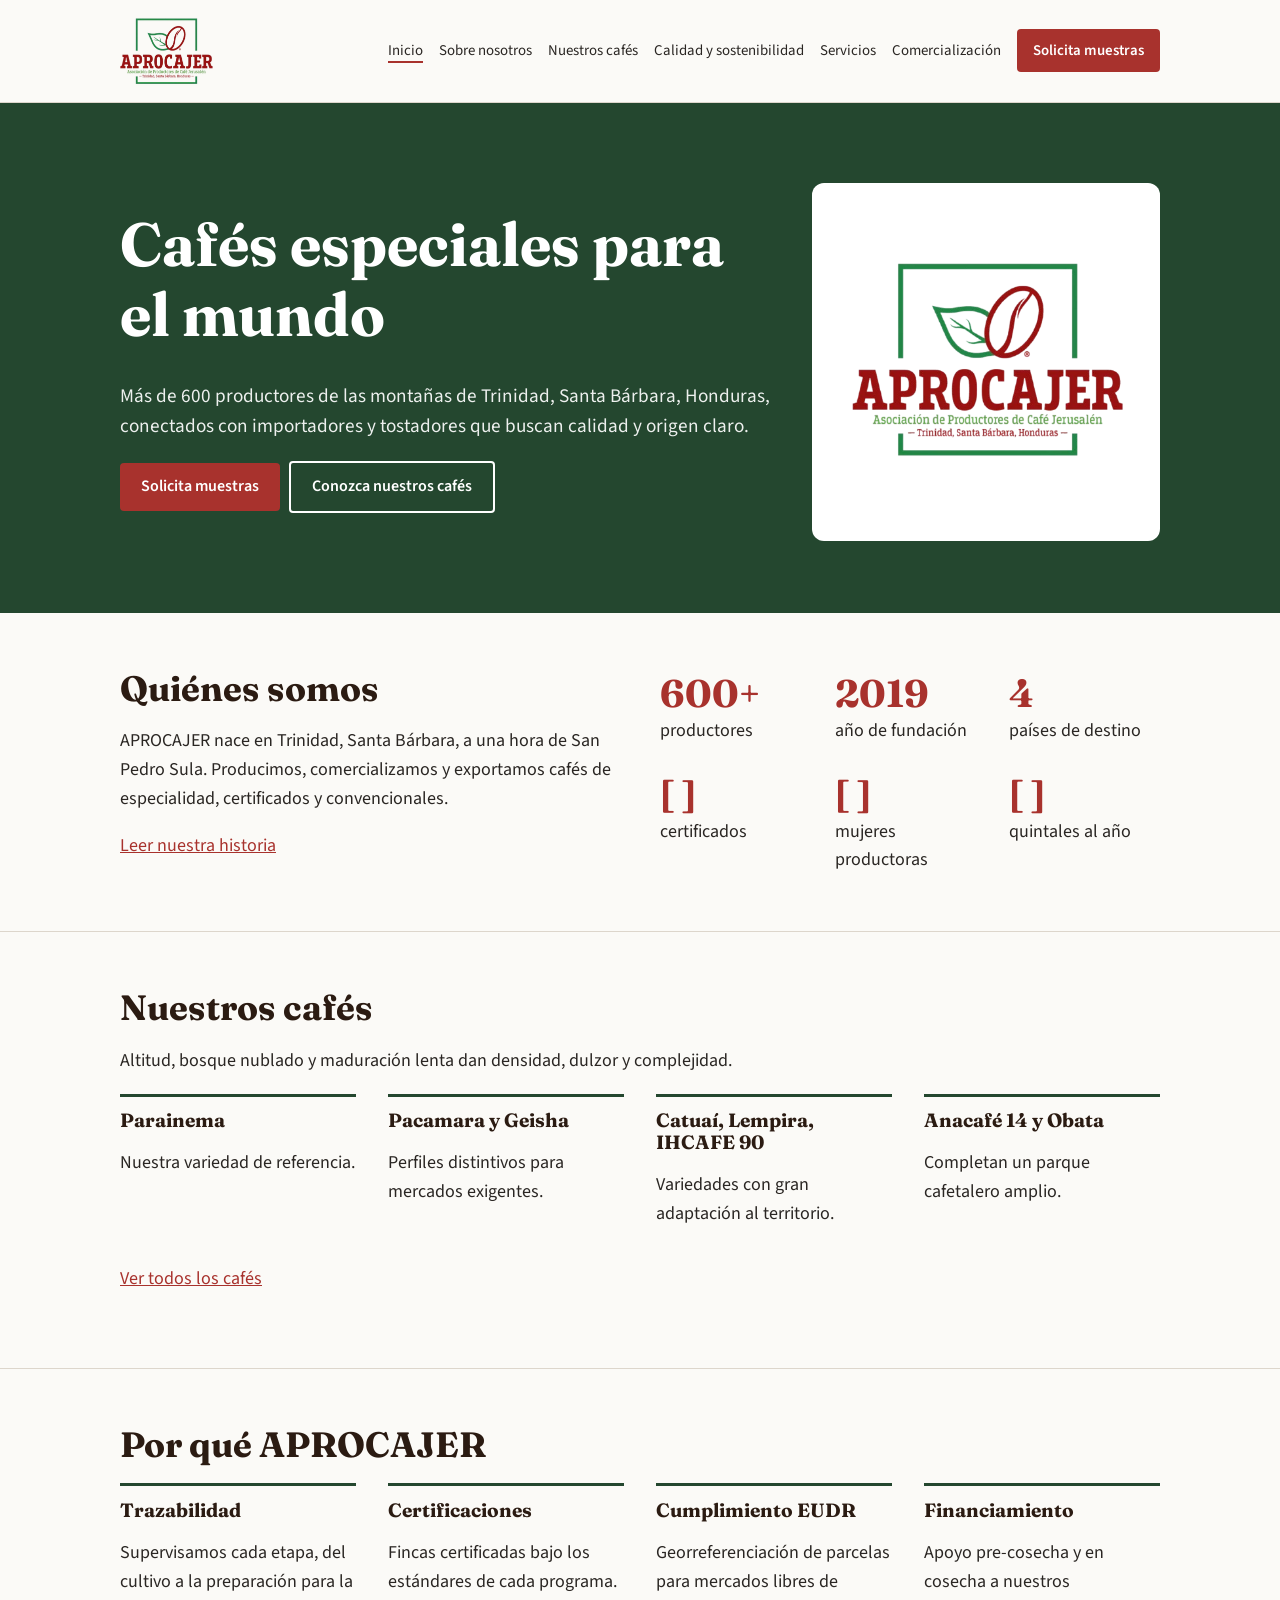
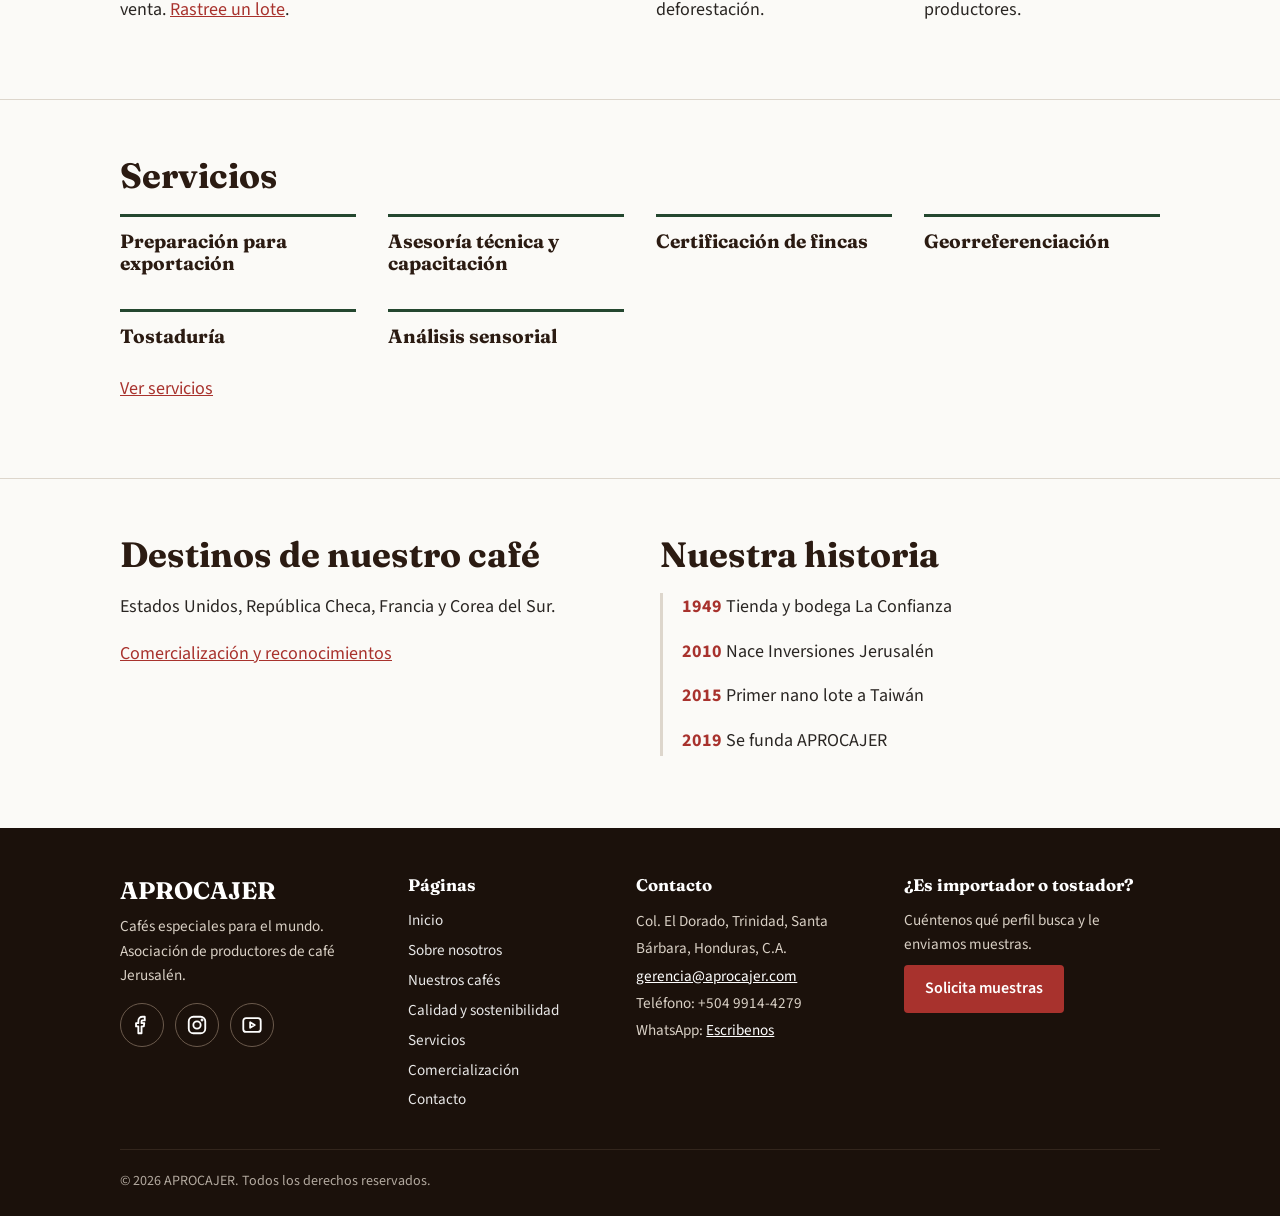
==== commit 43595707: "Subida limpia de la carpeta correcta" ====
--- a/index.html
+++ b/index.html
@@ -1,13 +1,30 @@
-<!DOCTYPE html><html lang="es"><head><meta charset="utf-8"><meta name="viewport" content="width=device-width,initial-scale=1">
+<!DOCTYPE html><html lang="es">
+    <head>
+        <meta charset="utf-8"><meta name="viewport" content="width=device-width,initial-scale=1">
+        <link rel="icon" href="favicon.ico" sizes="16x16 32x32 48x48"><link rel="icon" type="image/png" sizes="192x192" href="icon-192.png"><link rel="apple-touch-icon" href="apple-touch-icon.png"><link rel="manifest" href="site.webmanifest"><meta name="theme-color" content="#24472f">
+        <meta property="og:type" content="website"><meta property="og:site_name" content="APROCAJER"><meta property="og:title" content="Cafés especiales de Honduras | APROCAJER"><meta property="og:image" content="https://aprocajer.com/og-image.jpg">
 <title>Cafés especiales de Honduras | APROCAJER</title><meta name="description" content="APROCAJER: más de 600 productores de Santa Bárbara, Honduras, con cafés de especialidad para importadores y tostadores.">
 <link rel="preconnect" href="https://fonts.googleapis.com"><link rel="preconnect" href="https://fonts.gstatic.com" crossorigin>
 <link href="https://fonts.googleapis.com/css2?family=Fraunces:wght@600;700&family=Source+Sans+3:wght@400;600&display=swap" rel="stylesheet">
-<link rel="stylesheet" href="css/estilos.css"><script type="application/ld+json">{"@context":"https://schema.org","@type":"Organization","name":"APROCAJER","alternateName":"Asociación de Productores de Café Jerusalén","url":"https://aprocajer.com","foundingDate":"2019","address":{"@type":"PostalAddress","addressLocality":"Trinidad","addressRegion":"Santa Bárbara","addressCountry":"HN"}}</script></head><body><header id="cabecera"></header><main>
-<div class="hero"><div class="wrap"><h1>Cafés especiales para el mundo</h1><p>Más de 600 productores de las montañas de Trinidad, Santa Bárbara, Honduras, conectados con importadores y tostadores que buscan calidad y origen claro.</p><a class="btn" href="contacto.html">Solicita muestras</a><a class="btn claro" href="nuestros-cafes.html">Conozca nuestros cafés</a></div></div>
+<link rel="stylesheet" href="css/estilos.css"><script type="application/ld+json">{"@context":"https://schema.org","@type":"Organization","name":"APROCAJER","alternateName":"Asociación de Productores de Café Jerusalén","url":"https://aprocajer.com","logo":"https://aprocajer.com/img/logo/logo.png","foundingDate":"2019","address":{"@type":"PostalAddress","addressLocality":"Trinidad","addressRegion":"Santa Bárbara","addressCountry":"HN"}}</script></head><body><header id="cabecera"></header><main>
+<div class="hero"><div class="wrap hero-in"><div><h1>Cafés especiales para el mundo</h1><p>Más de 600 productores de las montañas de Trinidad, Santa Bárbara, Honduras, conectados con importadores y tostadores que buscan calidad y origen claro.</p><a class="btn" href="contacto.html">Solicita muestras</a><a class="btn claro" href="nuestros-cafes.html">Conozca nuestros cafés</a></div><div class="hero-logo"><img src="img/logo/logo.webp" alt="Logo de APROCAJER" width="473" height="489"></div></div></div>
 <section><div class="wrap dos"><div><h2>Quiénes somos</h2><p>APROCAJER nace en Trinidad, Santa Bárbara, a una hora de San Pedro Sula. Producimos, comercializamos y exportamos cafés de especialidad, certificados y convencionales.</p><a href="sobre-nosotros.html">Leer nuestra historia</a></div>
 <div class="cifras"><div><b data-n="600" data-suf="+">600+</b>productores</div><div><b>2019</b>año de fundación</div><div><b data-n="4">4</b>países de destino</div><div><b>[ ]</b>certificados</div><div><b>[ ]</b>mujeres productoras</div><div><b>[ ]</b>quintales al año</div></div></div></section>
 <section><div class="wrap"><h2>Nuestros cafés</h2><p>Altitud, bosque nublado y maduración lenta dan densidad, dulzor y complejidad.</p><div class="grid"><div><h3>Parainema</h3><p>Nuestra variedad de referencia.</p></div><div><h3>Pacamara y Geisha</h3><p>Perfiles distintivos para mercados exigentes.</p></div><div><h3>Catuaí, Lempira, IHCAFE 90</h3><p>Variedades con gran adaptación al territorio.</p></div><div><h3>Anacafé 14 y Obata</h3><p>Completan un parque cafetalero amplio.</p></div></div><p><a href="nuestros-cafes.html">Ver todos los cafés</a></p></div></section>
 <section><div class="wrap"><h2>Por qué APROCAJER</h2><div class="grid"><div><h3>Trazabilidad</h3><p>Supervisamos cada etapa, del cultivo a la preparación para la venta. <a href="calidad-sostenibilidad.html#rastreo">Rastree un lote</a>.</p></div><div><h3>Certificaciones</h3><p>Fincas certificadas bajo los estándares de cada programa.</p></div><div><h3>Cumplimiento EUDR</h3><p>Georreferenciación de parcelas para mercados libres de deforestación.</p></div><div><h3>Financiamiento</h3><p>Apoyo pre-cosecha y en cosecha a nuestros productores.</p></div></div></div></section>
 <section><div class="wrap"><h2>Servicios</h2><div class="grid"><div><h3>Preparación para exportación</h3></div><div><h3>Asesoría técnica y capacitación</h3></div><div><h3>Certificación de fincas</h3></div><div><h3>Georreferenciación</h3></div><div><h3>Tostaduría</h3></div><div><h3>Análisis sensorial</h3></div></div><p><a href="servicios.html">Ver servicios</a></p></div></section>
 <section><div class="wrap dos"><div><h2>Destinos de nuestro café</h2><p>Estados Unidos, República Checa, Francia y Corea del Sur.</p><p><a href="comercializacion.html">Comercialización y reconocimientos</a></p></div>
-<div><h2>Nuestra historia</h2><ul class="linea"><li><b>1949</b> Tienda y bodega La Confianza</li><li><b>2010</b> Nace Inversiones Jerusalén</li><li><b>2015</b> Primer nano lote a Taiwán</li><li><b>2019</b> Se funda APROCAJER</li></ul></div></div></section><section class="cta"><div class="wrap"><h2>Conversemos sobre su próximo café</h2><p>Cuéntenos qué perfil busca para su mercado.</p><a class="btn" href="contacto.html">Solicita muestras</a></div></section></main><footer id="pie"></footer><script src="js/main.js"></script></body></html>+<div><h2>Nuestra historia</h2><ul class="linea"><li><b>1949</b> Tienda y bodega La Confianza</li><li><b>2010</b> Nace Inversiones Jerusalén</li><li><b>2015</b> Primer nano lote a Taiwán</li><li><b>2019</b> Se funda APROCAJER</li></ul></div></div></section></main>
+    <footer id="pie"><div class="wrap">
+        <div class="pie-top">
+            <div class="pie-marca"><a class="marca" href="index.html">APROCAJER</a>
+                <p>Cafés especiales para el mundo.<br>Asociación de productores de café Jerusalén.</p>
+                <ul class="redes"><li><a class="r-fb" href="https://www.facebook.com/APROCAJER" aria-label="Facebook" target="_blank" rel="noopener"><svg viewBox="0 0 24 24" width="22" height="22" fill="none" stroke="currentColor" stroke-width="2" stroke-linecap="round" stroke-linejoin="round" aria-hidden="true"><path d="M15 3h-2.5A4.5 4.5 0 0 0 8 7.5V10H5.5v3.5H8V21h3.5v-7.5H14l.5-3.5h-3V7.8c0-.5.4-.8.9-.8H15z"/></svg></a></li><li><a class="r-ig" href="https://www.instagram.com/jerusalenfarmer" aria-label="Instagram" target="_blank" rel="noopener"><svg viewBox="0 0 24 24" width="22" height="22" fill="none" stroke="currentColor" stroke-width="2" stroke-linecap="round" stroke-linejoin="round" aria-hidden="true"><rect x="3" y="3" width="18" height="18" rx="5"/><circle cx="12" cy="12" r="4"/><circle cx="17.5" cy="6.5" r=".6"/></svg></a></li><li><a class="r-yt" href="https://youtube.com/@finca-jerusalen" aria-label="YouTube" target="_blank" rel="noopener"><svg viewBox="0 0 24 24" width="22" height="22" fill="none" stroke="currentColor" stroke-width="2" stroke-linecap="round" stroke-linejoin="round" aria-hidden="true"><path d="M2.5 7.5a3 3 0 0 1 3-3h13a3 3 0 0 1 3 3v9a3 3 0 0 1-3 3h-13a3 3 0 0 1-3-3z"/><path d="M10 9v6l5-3z"/></svg></a></li></ul></div>
+                <div class="pie-pag"><h3>Páginas</h3><ul class="enlaces"><li><a href="index.html">Inicio</a></li><li><a href="sobre-nosotros.html">Sobre nosotros</a></li><li><a href="nuestros-cafes.html">Nuestros cafés</a></li><li><a href="calidad-sostenibilidad.html">Calidad y sostenibilidad</a></li><li><a href="servicios.html">Servicios</a></li><li><a href="comercializacion.html">Comercialización</a></li><li><a href="contacto.html">Contacto</a></li></ul></div>
+                <div class="pie-con"><h3>Contacto</h3><address>Col. El Dorado, Trinidad, Santa Bárbara, Honduras, C.A.<br><a href="mailto:gerencia@aprocajer.com">gerencia@aprocajer.com</a><br>Teléfono: +504 9914-4279<br>WhatsApp: <a href="https://wa.me/50499144279" target="_blank" rel="noopener">Escribenos</a></address></div>
+                <div class="pie-cta"><h3>¿Es importador o tostador?</h3><p>Cuéntenos qué perfil busca y le enviamos muestras.</p><a class="btn" href="contacto.html">Solicita muestras</a></div>
+            </div>
+            <p class="copy">© 2026 APROCAJER. Todos los derechos reservados.</p>
+        </div>
+    </footer>
+<script src="js/main.js"></script></body></html>
--- a/css/estilos.css
+++ b/css/estilos.css
@@ -1,5 +1,15 @@
-:root{--cafe:#2b1b12;--verde:#24472f;--cereza:#a8322d;--papel:#fbfaf7;--linea:#ddd6cc;--texto:#2a2623}
-*{box-sizing:border-box}html{scroll-behavior:smooth}
+:root{
+    --cafe:#2b1b12; /* color principal */
+    --verde:#24472f; /* color secundario */
+    --cereza:#a8322d; /* color de acento */
+    --papel:#fbfaf7; /*color de fondo */
+    --linea:#ddd6cc; /*color de línea */
+    --texto:#2a2623; /*color de texto */
+}
+*{
+    box-sizing:border-box
+}
+html{scroll-behavior:smooth}
 body{margin:0;font:18px/1.6 "Source Sans 3",system-ui,sans-serif;color:var(--texto);background:var(--papel)}
 h1,h2,h3{font-family:"Fraunces",Georgia,serif;line-height:1.15;color:var(--cafe);margin:0 0 .5em}
 h1{font-size:clamp(2.2rem,5vw,3.8rem)}h2{font-size:clamp(1.6rem,3vw,2.2rem)}h3{font-size:1.2rem}
@@ -29,18 +39,73 @@
 .linea li{list-style:none;margin:0 0 1rem}.linea b{color:var(--cereza)}
 .dos{display:grid;grid-template-columns:1fr 1fr;gap:2.5rem;align-items:start}
 .pendiente{background:#fff4d6;border:1px dashed #c9a227;padding:.8rem 1rem;font-size:.95rem}
-.cta{background:var(--cafe);color:#fff;text-align:center}.cta h2{color:#fff}
 form{display:grid;gap:.9rem;max-width:560px}
 input,textarea{font:inherit;padding:.7rem;border:1px solid #b9afa1;border-radius:4px;width:100%}
 label{font-weight:600;display:grid;gap:.3rem}
-footer{background:#1b110b;color:#d8cfc4;padding:2.5rem 0;font-size:.95rem}footer a{color:#fff}
-.pie{display:flex;flex-wrap:wrap;gap:2rem;justify-content:space-between}
-@media(max-width:760px){
+
+@media(max-width:1000px){
 #menu{display:block}nav{display:none;position:absolute;left:0;right:0;top:68px;background:var(--papel);border-bottom:1px solid var(--linea);padding:1rem 1.25rem}
 nav.abierto{display:block}nav ul{flex-direction:column;align-items:flex-start}
-.dos{grid-template-columns:1fr}.hero .btn+.btn{margin:.6rem 0 0}}
+header .marca img.logo-full{display:none}.marca-mov{display:flex}.bar,header.compacto .bar{min-height:68px}}
+
+@media(max-width:760px){.dos{grid-template-columns:1fr}.hero .btn+.btn{margin:.6rem 0 0}}
 .rev{opacity:0;transform:translateY(16px);transition:opacity .6s,transform .6s}.rev.ver{opacity:1;transform:none}
+
 @media(prefers-reduced-motion:reduce){.rev{opacity:1;transform:none;transition:none}html{scroll-behavior:auto}}
 .inline{display:flex;gap:1rem;align-items:end;flex-wrap:wrap;max-width:none}.inline label{flex:1;min-width:220px}
 dl{display:grid;grid-template-columns:max-content 1fr;gap:.4rem 1.5rem;margin-top:1.5rem}
 dt{font-weight:600;color:var(--verde)}dd{margin:0}
+footer{background:#1b110b;color:#d8cfc4;padding:3rem 0 1.5rem;font-size:.95rem}
+footer h3{color:#fff;font-size:1.05rem;margin-bottom:.8rem}footer a{color:#fff}footer .marca{color:#fff;font-size:1.5rem}
+footer ul{list-style:none;margin:0;padding:0}footer address{font-style:normal;line-height:1.8}footer p{margin:.5rem 0}
+.pie-top{display:grid;grid-template-columns:1.3fr 1fr 1.2fr 1.3fr;grid-template-areas:"marca pag con cta";gap:2rem}
+.pie-marca{grid-area:marca}.pie-pag{grid-area:pag}.pie-con{grid-area:con}.pie-cta{grid-area:cta}
+.enlaces li{margin-bottom:.35rem}.enlaces a{text-decoration:none;opacity:.9}.enlaces a:hover{text-decoration:underline}
+.redes{display:flex;gap:.7rem;margin-top:1rem}
+.redes a{display:grid;place-items:center;width:44px;height:44px;border:1px solid #6b5a4c;border-radius:50%;transition:background .2s,border-color .2s}
+.redes a:hover,.redes a:focus-visible{color:#fff}
+.redes .r-fb:hover,.redes .r-fb:focus-visible{background:#1877f2;border-color:#1877f2}
+.redes .r-ig:hover,.redes .r-ig:focus-visible{background:#833ab4;border-color:#833ab4}
+.redes .r-yt:hover,.redes .r-yt:focus-visible{background:#f00;border-color:#f00}
+.copy{border-top:1px solid #3a2c22;margin:2rem 0 0;padding-top:1.2rem;font-size:.88rem;opacity:.8}
+
+@media(max-width:900px){
+footer{padding:2rem 0 1rem}
+.pie-top{grid-template-columns:1fr 1fr;grid-template-areas:"marca marca" "pag cta" "con con";gap:1.2rem}
+.pie-marca,.pie-con,.copy{text-align:center}.redes{justify-content:center}
+.pie-cta{border-left:1px solid #3a2c22;padding-left:1rem}
+.pie-cta .btn{display:block;text-align:center;padding:.6rem .5rem;font-size:.92rem}
+.pie-con{border-top:1px solid #3a2c22;padding-top:1rem}
+footer address{line-height:1.6}.copy{margin-top:1.2rem;padding-top:.9rem}}
+
+@media(max-width:560px){footer{font-size:.92rem}footer p{margin:.35rem 0}footer h3{margin-bottom:.4rem}
+.redes a{width:40px;height:40px}.enlaces li{margin:0}.enlaces a{display:block;padding:.35rem 0}}
+
+header .marca{display:flex;align-items:center;gap:.55rem}header .marca img{display:block}
+
+.hero-in{display:grid;grid-template-columns:1.5fr .8fr;gap:2.5rem;align-items:center}
+.hero-logo{background:#fff;border-radius:12px;padding:1.2rem}.hero-logo img{display:block;width:100%;height:auto}
+.logo-contacto{display:block;width:170px;height:auto;margin-bottom:1rem}
+
+@media(max-width:760px){.hero-in{grid-template-columns:1fr}.hero-logo{display:none}}
+
+.logo-card{background:#fff;border:1px solid var(--linea);border-radius:12px;padding:1.2rem;width:100%;max-width:340px;justify-self:center}.logo-card img{display:block;width:100%;height:auto}
+
+.finca{display:flex;gap:1.5rem;align-items:center;flex-wrap:wrap}.finca .logo-card{max-width:240px;margin:0;justify-self:auto}
+.marcas{display:flex;gap:2rem;flex-wrap:wrap;margin-top:1rem}.marcas figure{margin:0;text-align:center}
+.marcas img{display:block;height:170px;width:auto;background:#fff;border:1px solid var(--linea);border-radius:12px;padding:.8rem}
+.marcas figcaption{font-size:.9rem;margin-top:.4rem;color:#6b5a4c}
+
+/* Encabezado: logo completo en pantalla grande, compacto al bajar */
+.bar{min-height:84px;transition:min-height .25s}header.compacto .bar{min-height:62px}
+.logo-full{display:block;height:70px;width:auto;transition:height .25s}header.compacto .logo-full{height:46px}
+.marca-mov{display:none;align-items:center;gap:.55rem}
+nav ul{gap:1rem}nav a{white-space:nowrap;font-size:.93rem}nav a.btn{padding:.6rem 1rem;font-size:.93rem}
+
+/* Encabezado v2: logo más grande, menú visible en laptop y botón solo en pantallas pequeñas */
+.bar{min-height:0;padding-top:.55rem;padding-bottom:.55rem}header.compacto .bar{padding-top:.3rem;padding-bottom:.3rem}
+.logo-full{height:84px}header.compacto .logo-full{height:54px}
+
+@media(min-width:1001px) and (max-width:1200px){nav ul{gap:.8rem}nav a{font-size:.88rem}nav a.btn{padding:.55rem .85rem;font-size:.88rem}}
+
+@media(max-width:1000px){header .marca img.logo-full{display:none}.marca-mov{display:flex}.bar,header.compacto .bar{min-height:68px;padding-top:0;padding-bottom:0}}
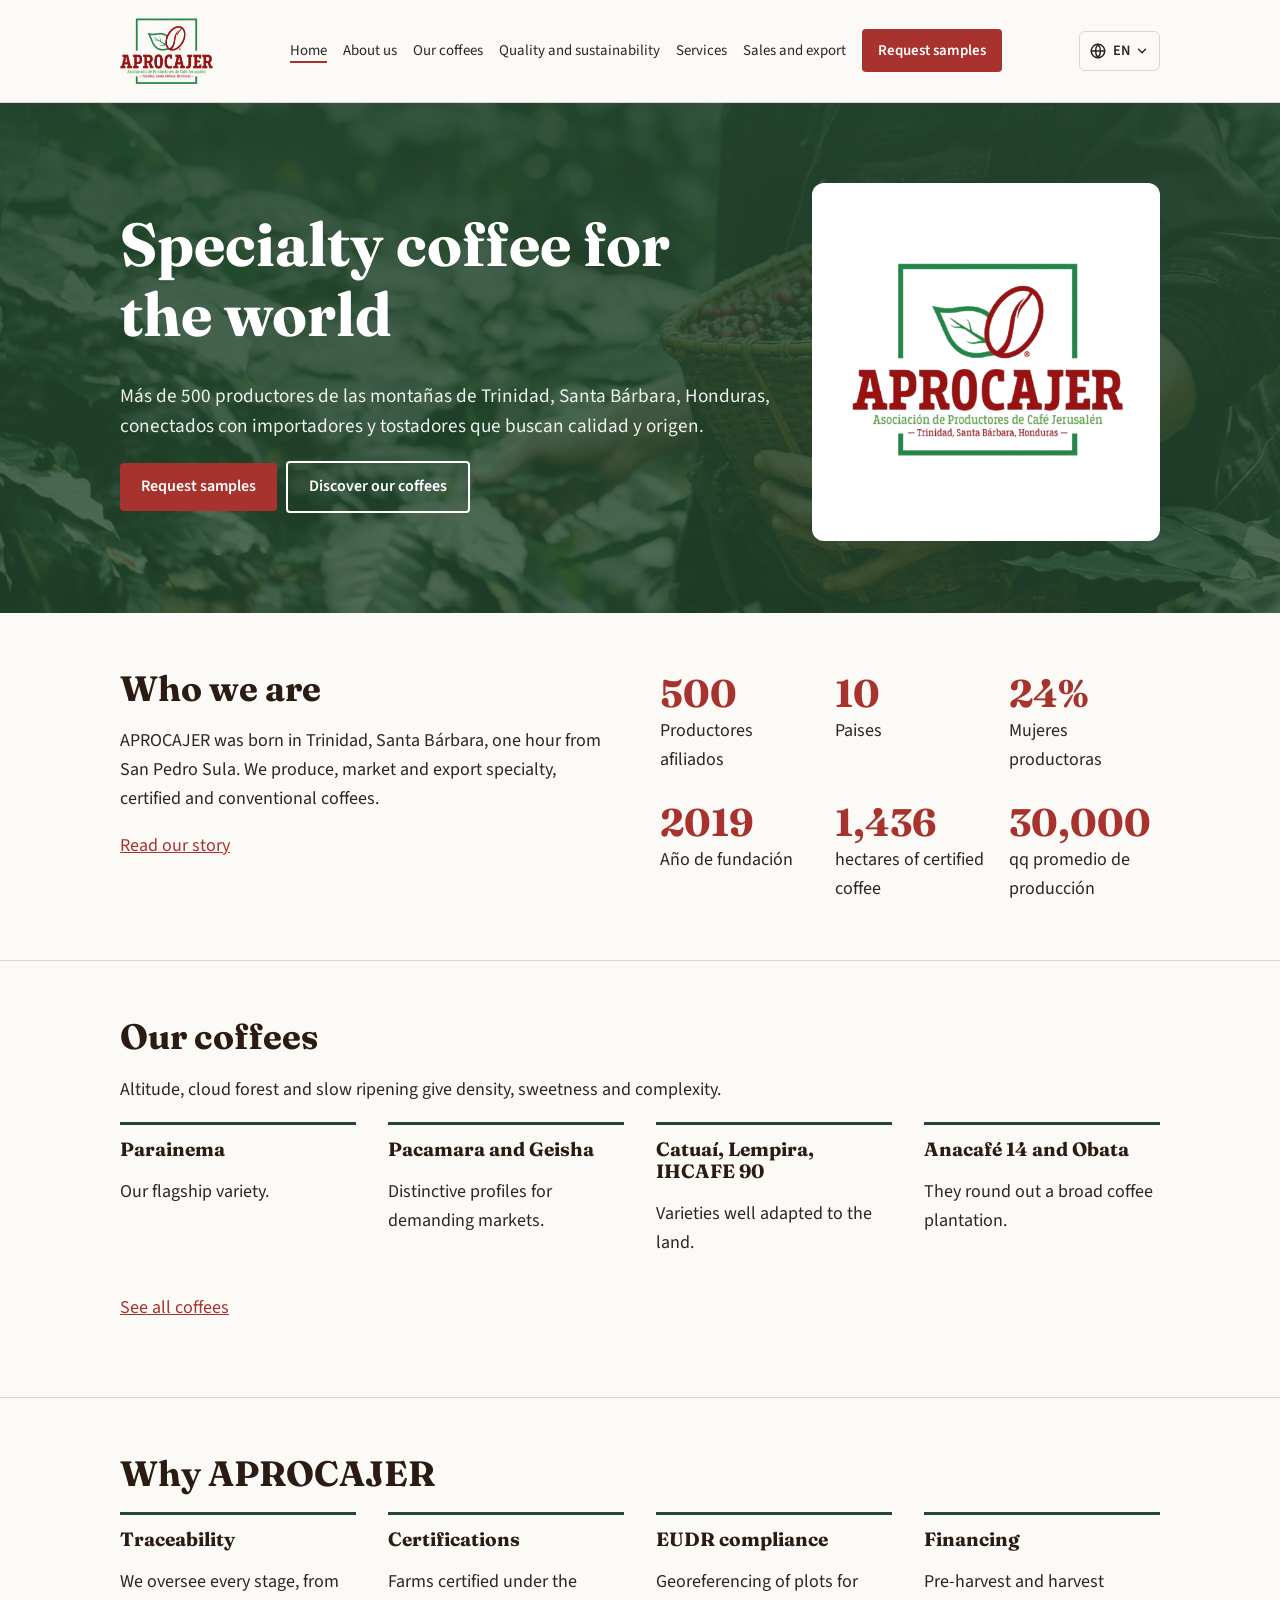
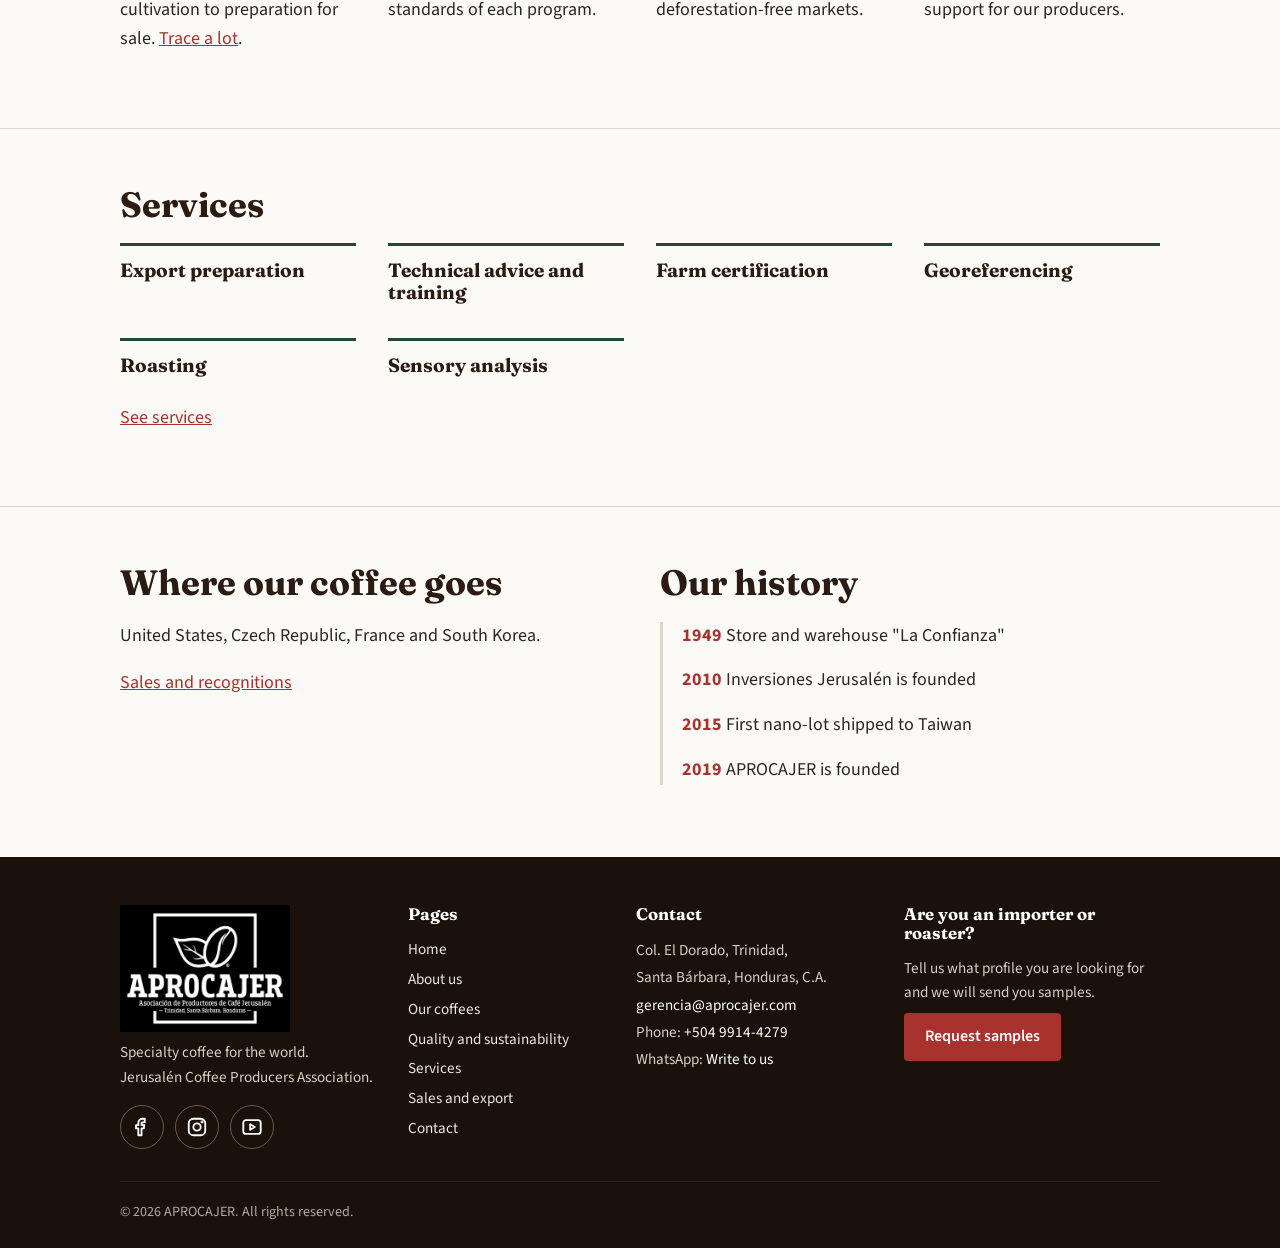
==== commit b79385e2: "Reemplazar codigo por version 2.3" ====
--- a/index.html
+++ b/index.html
@@ -1,30 +1,34 @@
-<!DOCTYPE html><html lang="es">
+<!DOCTYPE html>
+<html lang="es">
     <head>
-        <meta charset="utf-8"><meta name="viewport" content="width=device-width,initial-scale=1">
+        <meta charset="utf-8">
+        <meta name="viewport" content="width=device-width,initial-scale=1">
         <link rel="icon" href="favicon.ico" sizes="16x16 32x32 48x48"><link rel="icon" type="image/png" sizes="192x192" href="icon-192.png"><link rel="apple-touch-icon" href="apple-touch-icon.png"><link rel="manifest" href="site.webmanifest"><meta name="theme-color" content="#24472f">
-        <meta property="og:type" content="website"><meta property="og:site_name" content="APROCAJER"><meta property="og:title" content="Cafés especiales de Honduras | APROCAJER"><meta property="og:image" content="https://aprocajer.com/og-image.jpg">
-<title>Cafés especiales de Honduras | APROCAJER</title><meta name="description" content="APROCAJER: más de 600 productores de Santa Bárbara, Honduras, con cafés de especialidad para importadores y tostadores.">
+<meta property="og:type" content="website"><meta property="og:site_name" content="APROCAJER"><meta property="og:title" content="Cafés especiales de Honduras | APROCAJER"><meta property="og:image" content="https://aprocajer.com/og-image.jpg">
+<title>Cafés especiales de Honduras | APROCAJER</title><meta name="description" content="APROCAJER: más de 500 productores de Santa Bárbara, Honduras, con cafés de especialidad para importadores y tostadores.">
 <link rel="preconnect" href="https://fonts.googleapis.com"><link rel="preconnect" href="https://fonts.gstatic.com" crossorigin>
 <link href="https://fonts.googleapis.com/css2?family=Fraunces:wght@600;700&family=Source+Sans+3:wght@400;600&display=swap" rel="stylesheet">
-<link rel="stylesheet" href="css/estilos.css"><script type="application/ld+json">{"@context":"https://schema.org","@type":"Organization","name":"APROCAJER","alternateName":"Asociación de Productores de Café Jerusalén","url":"https://aprocajer.com","logo":"https://aprocajer.com/img/logo/logo.png","foundingDate":"2019","address":{"@type":"PostalAddress","addressLocality":"Trinidad","addressRegion":"Santa Bárbara","addressCountry":"HN"}}</script></head><body><header id="cabecera"></header><main>
-<div class="hero"><div class="wrap hero-in"><div><h1>Cafés especiales para el mundo</h1><p>Más de 600 productores de las montañas de Trinidad, Santa Bárbara, Honduras, conectados con importadores y tostadores que buscan calidad y origen claro.</p><a class="btn" href="contacto.html">Solicita muestras</a><a class="btn claro" href="nuestros-cafes.html">Conozca nuestros cafés</a></div><div class="hero-logo"><img src="img/logo/logo.webp" alt="Logo de APROCAJER" width="473" height="489"></div></div></div>
+<link rel="stylesheet" href="css/estilos.css">
+<script type="application/ld+json">{"@context":"https://schema.org","@type":"Organization","name":"APROCAJER","alternateName":"Asociación de Productores de Café Jerusalén","url":"https://aprocajer.com","email":"gerencia@aprocajer.com","telephone":"+50499144279","logo":"https://aprocajer.com/img/logo/logo.png","foundingDate":"2019","address":{"@type":"PostalAddress","streetAddress":"Col. El Dorado","addressLocality":"Trinidad","addressRegion":"Santa Bárbara","addressCountry":"HN"}}</script>
+    </head>
+    <body>
+        <header id="cabecera"></header>
+        <main>
+<div class="hero"><div class="wrap hero-in"><div><h1>Cafés especiales para el mundo</h1><p>Más de 500 productores de las montañas de Trinidad, Santa Bárbara, Honduras, conectados con importadores y tostadores que buscan calidad y origen.</p><a class="btn" href="contacto.html">Solicita muestras</a><a class="btn claro" href="nuestros-cafes.html">Conozca nuestros cafés</a></div><div class="hero-logo"><img src="img/logo/logo.webp" alt="Logo de APROCAJER" width="473" height="489"></div></div></div>
 <section><div class="wrap dos"><div><h2>Quiénes somos</h2><p>APROCAJER nace en Trinidad, Santa Bárbara, a una hora de San Pedro Sula. Producimos, comercializamos y exportamos cafés de especialidad, certificados y convencionales.</p><a href="sobre-nosotros.html">Leer nuestra historia</a></div>
-<div class="cifras"><div><b data-n="600" data-suf="+">600+</b>productores</div><div><b>2019</b>año de fundación</div><div><b data-n="4">4</b>países de destino</div><div><b>[ ]</b>certificados</div><div><b>[ ]</b>mujeres productoras</div><div><b>[ ]</b>quintales al año</div></div></div></section>
+<div class="cifras"><div><b data-n="+500">+500</b>Productores afiliados</div><div><b data-n="10">10</b>Paises</div><div><b data-n="24" data-suf="%">24%</b>Mujeres productoras</div><div><b>2019</b>Año de fundación</div><div><b data-n="1436">1,436</b>hectáreas de café certificado</div><div><b data-n="30000">30,000</b>qq promedio de producción</div></div></div></section>
 <section><div class="wrap"><h2>Nuestros cafés</h2><p>Altitud, bosque nublado y maduración lenta dan densidad, dulzor y complejidad.</p><div class="grid"><div><h3>Parainema</h3><p>Nuestra variedad de referencia.</p></div><div><h3>Pacamara y Geisha</h3><p>Perfiles distintivos para mercados exigentes.</p></div><div><h3>Catuaí, Lempira, IHCAFE 90</h3><p>Variedades con gran adaptación al territorio.</p></div><div><h3>Anacafé 14 y Obata</h3><p>Completan un parque cafetalero amplio.</p></div></div><p><a href="nuestros-cafes.html">Ver todos los cafés</a></p></div></section>
 <section><div class="wrap"><h2>Por qué APROCAJER</h2><div class="grid"><div><h3>Trazabilidad</h3><p>Supervisamos cada etapa, del cultivo a la preparación para la venta. <a href="calidad-sostenibilidad.html#rastreo">Rastree un lote</a>.</p></div><div><h3>Certificaciones</h3><p>Fincas certificadas bajo los estándares de cada programa.</p></div><div><h3>Cumplimiento EUDR</h3><p>Georreferenciación de parcelas para mercados libres de deforestación.</p></div><div><h3>Financiamiento</h3><p>Apoyo pre-cosecha y en cosecha a nuestros productores.</p></div></div></div></section>
 <section><div class="wrap"><h2>Servicios</h2><div class="grid"><div><h3>Preparación para exportación</h3></div><div><h3>Asesoría técnica y capacitación</h3></div><div><h3>Certificación de fincas</h3></div><div><h3>Georreferenciación</h3></div><div><h3>Tostaduría</h3></div><div><h3>Análisis sensorial</h3></div></div><p><a href="servicios.html">Ver servicios</a></p></div></section>
 <section><div class="wrap dos"><div><h2>Destinos de nuestro café</h2><p>Estados Unidos, República Checa, Francia y Corea del Sur.</p><p><a href="comercializacion.html">Comercialización y reconocimientos</a></p></div>
-<div><h2>Nuestra historia</h2><ul class="linea"><li><b>1949</b> Tienda y bodega La Confianza</li><li><b>2010</b> Nace Inversiones Jerusalén</li><li><b>2015</b> Primer nano lote a Taiwán</li><li><b>2019</b> Se funda APROCAJER</li></ul></div></div></section></main>
-    <footer id="pie"><div class="wrap">
-        <div class="pie-top">
-            <div class="pie-marca"><a class="marca" href="index.html">APROCAJER</a>
-                <p>Cafés especiales para el mundo.<br>Asociación de productores de café Jerusalén.</p>
-                <ul class="redes"><li><a class="r-fb" href="https://www.facebook.com/APROCAJER" aria-label="Facebook" target="_blank" rel="noopener"><svg viewBox="0 0 24 24" width="22" height="22" fill="none" stroke="currentColor" stroke-width="2" stroke-linecap="round" stroke-linejoin="round" aria-hidden="true"><path d="M15 3h-2.5A4.5 4.5 0 0 0 8 7.5V10H5.5v3.5H8V21h3.5v-7.5H14l.5-3.5h-3V7.8c0-.5.4-.8.9-.8H15z"/></svg></a></li><li><a class="r-ig" href="https://www.instagram.com/jerusalenfarmer" aria-label="Instagram" target="_blank" rel="noopener"><svg viewBox="0 0 24 24" width="22" height="22" fill="none" stroke="currentColor" stroke-width="2" stroke-linecap="round" stroke-linejoin="round" aria-hidden="true"><rect x="3" y="3" width="18" height="18" rx="5"/><circle cx="12" cy="12" r="4"/><circle cx="17.5" cy="6.5" r=".6"/></svg></a></li><li><a class="r-yt" href="https://youtube.com/@finca-jerusalen" aria-label="YouTube" target="_blank" rel="noopener"><svg viewBox="0 0 24 24" width="22" height="22" fill="none" stroke="currentColor" stroke-width="2" stroke-linecap="round" stroke-linejoin="round" aria-hidden="true"><path d="M2.5 7.5a3 3 0 0 1 3-3h13a3 3 0 0 1 3 3v9a3 3 0 0 1-3 3h-13a3 3 0 0 1-3-3z"/><path d="M10 9v6l5-3z"/></svg></a></li></ul></div>
-                <div class="pie-pag"><h3>Páginas</h3><ul class="enlaces"><li><a href="index.html">Inicio</a></li><li><a href="sobre-nosotros.html">Sobre nosotros</a></li><li><a href="nuestros-cafes.html">Nuestros cafés</a></li><li><a href="calidad-sostenibilidad.html">Calidad y sostenibilidad</a></li><li><a href="servicios.html">Servicios</a></li><li><a href="comercializacion.html">Comercialización</a></li><li><a href="contacto.html">Contacto</a></li></ul></div>
-                <div class="pie-con"><h3>Contacto</h3><address>Col. El Dorado, Trinidad, Santa Bárbara, Honduras, C.A.<br><a href="mailto:gerencia@aprocajer.com">gerencia@aprocajer.com</a><br>Teléfono: +504 9914-4279<br>WhatsApp: <a href="https://wa.me/50499144279" target="_blank" rel="noopener">Escribenos</a></address></div>
-                <div class="pie-cta"><h3>¿Es importador o tostador?</h3><p>Cuéntenos qué perfil busca y le enviamos muestras.</p><a class="btn" href="contacto.html">Solicita muestras</a></div>
-            </div>
-            <p class="copy">© 2026 APROCAJER. Todos los derechos reservados.</p>
-        </div>
-    </footer>
-<script src="js/main.js"></script></body></html>+<div><h2>Nuestra historia</h2><ul class="linea"><li><b>1949</b> Tienda y bodega La Confianza</li><li><b>2010</b> Nace Inversiones Jerusalén</li><li><b>2015</b> Primer nano lote a Taiwán</li><li><b>2019</b> Se funda APROCAJER</li></ul></div></div></section></main><footer id="pie"><div class="wrap">
+<div class="pie-top">
+<div class="pie-marca"><a class="marca" href="index.html" aria-label="APROCAJER, inicio"><img src="img/logo/logo-blanco.webp" alt="APROCAJER" width="170" height="128" loading="lazy"></a>
+<p>Cafés especiales para el mundo.<br>Asociación de productores de café Jerusalén.</p>
+<ul class="redes"><li><a class="r-fb" href="https://www.facebook.com/APROCAJER" aria-label="Facebook" target="_blank" rel="noopener"><svg viewBox="0 0 24 24" width="22" height="22" fill="none" stroke="currentColor" stroke-width="2" stroke-linecap="round" stroke-linejoin="round" aria-hidden="true"><path d="M15 3h-2.5A4.5 4.5 0 0 0 8 7.5V10H5.5v3.5H8V21h3.5v-7.5H14l.5-3.5h-3V7.8c0-.5.4-.8.9-.8H15z"/></svg></a></li><li><a class="r-ig" href="https://www.instagram.com/jerusalenfarmer" aria-label="Instagram" target="_blank" rel="noopener"><svg viewBox="0 0 24 24" width="22" height="22" fill="none" stroke="currentColor" stroke-width="2" stroke-linecap="round" stroke-linejoin="round" aria-hidden="true"><rect x="3" y="3" width="18" height="18" rx="5"/><circle cx="12" cy="12" r="4"/><circle cx="17.5" cy="6.5" r=".6"/></svg></a></li><li><a class="r-yt" href="https://youtube.com/@finca-jerusalen" aria-label="YouTube" target="_blank" rel="noopener"><svg viewBox="0 0 24 24" width="22" height="22" fill="none" stroke="currentColor" stroke-width="2" stroke-linecap="round" stroke-linejoin="round" aria-hidden="true"><path d="M2.5 7.5a3 3 0 0 1 3-3h13a3 3 0 0 1 3 3v9a3 3 0 0 1-3 3h-13a3 3 0 0 1-3-3z"/><path d="M10 9v6l5-3z"/></svg></a></li></ul></div>
+<div class="pie-pag"><h3>Páginas</h3><ul class="enlaces"><li><a href="index.html">Inicio</a></li><li><a href="sobre-nosotros.html">Sobre nosotros</a></li><li><a href="nuestros-cafes.html">Nuestros cafés</a></li><li><a href="calidad-sostenibilidad.html">Calidad y sostenibilidad</a></li><li><a href="servicios.html">Servicios</a></li><li><a href="comercializacion.html">Comercialización</a></li><li><a href="contacto.html">Contacto</a></li></ul></div>
+<div class="pie-con"><h3>Contacto</h3><address>Col. El Dorado, Trinidad,<br>Santa Bárbara, Honduras, C.A.<br><a href="mailto:gerencia@aprocajer.com">gerencia@aprocajer.com</a><br>Teléfono: <a href="tel:+50499144279">+504 9914-4279</a><br>WhatsApp: <a href="https://wa.me/50499144279" target="_blank" rel="noopener">Escríbanos</a></address></div>
+<div class="pie-cta"><h3>¿Es importador o tostador?</h3><p>Cuéntenos qué perfil busca y le enviamos muestras.</p><a class="btn" href="contacto.html">Solicita muestras</a></div>
+</div>
+<p class="copy">© 2026 APROCAJER. Todos los derechos reservados.</p>
+</div></footer><script src="js/main.js"></script><script src="js/i18n.js"></script></body></html>
--- a/css/estilos.css
+++ b/css/estilos.css
@@ -1,15 +1,5 @@
-:root{
-    --cafe:#2b1b12; /* color principal */
-    --verde:#24472f; /* color secundario */
-    --cereza:#a8322d; /* color de acento */
-    --papel:#fbfaf7; /*color de fondo */
-    --linea:#ddd6cc; /*color de línea */
-    --texto:#2a2623; /*color de texto */
-}
-*{
-    box-sizing:border-box
-}
-html{scroll-behavior:smooth}
+:root{--cafe:#2b1b12;--verde:#24472f;--cereza:#a8322d;--papel:#fbfaf7;--linea:#ddd6cc;--texto:#2a2623}
+*{box-sizing:border-box}html{scroll-behavior:smooth}
 body{margin:0;font:18px/1.6 "Source Sans 3",system-ui,sans-serif;color:var(--texto);background:var(--papel)}
 h1,h2,h3{font-family:"Fraunces",Georgia,serif;line-height:1.15;color:var(--cafe);margin:0 0 .5em}
 h1{font-size:clamp(2.2rem,5vw,3.8rem)}h2{font-size:clamp(1.6rem,3vw,2.2rem)}h3{font-size:1.2rem}
@@ -42,15 +32,12 @@
 form{display:grid;gap:.9rem;max-width:560px}
 input,textarea{font:inherit;padding:.7rem;border:1px solid #b9afa1;border-radius:4px;width:100%}
 label{font-weight:600;display:grid;gap:.3rem}
-
 @media(max-width:1000px){
 #menu{display:block}nav{display:none;position:absolute;left:0;right:0;top:68px;background:var(--papel);border-bottom:1px solid var(--linea);padding:1rem 1.25rem}
 nav.abierto{display:block}nav ul{flex-direction:column;align-items:flex-start}
 header .marca img.logo-full{display:none}.marca-mov{display:flex}.bar,header.compacto .bar{min-height:68px}}
-
 @media(max-width:760px){.dos{grid-template-columns:1fr}.hero .btn+.btn{margin:.6rem 0 0}}
 .rev{opacity:0;transform:translateY(16px);transition:opacity .6s,transform .6s}.rev.ver{opacity:1;transform:none}
-
 @media(prefers-reduced-motion:reduce){.rev{opacity:1;transform:none;transition:none}html{scroll-behavior:auto}}
 .inline{display:flex;gap:1rem;align-items:end;flex-wrap:wrap;max-width:none}.inline label{flex:1;min-width:220px}
 dl{display:grid;grid-template-columns:max-content 1fr;gap:.4rem 1.5rem;margin-top:1.5rem}
@@ -68,7 +55,6 @@
 .redes .r-ig:hover,.redes .r-ig:focus-visible{background:#833ab4;border-color:#833ab4}
 .redes .r-yt:hover,.redes .r-yt:focus-visible{background:#f00;border-color:#f00}
 .copy{border-top:1px solid #3a2c22;margin:2rem 0 0;padding-top:1.2rem;font-size:.88rem;opacity:.8}
-
 @media(max-width:900px){
 footer{padding:2rem 0 1rem}
 .pie-top{grid-template-columns:1fr 1fr;grid-template-areas:"marca marca" "pag cta" "con con";gap:1.2rem}
@@ -77,7 +63,6 @@
 .pie-cta .btn{display:block;text-align:center;padding:.6rem .5rem;font-size:.92rem}
 .pie-con{border-top:1px solid #3a2c22;padding-top:1rem}
 footer address{line-height:1.6}.copy{margin-top:1.2rem;padding-top:.9rem}}
-
 @media(max-width:560px){footer{font-size:.92rem}footer p{margin:.35rem 0}footer h3{margin-bottom:.4rem}
 .redes a{width:40px;height:40px}.enlaces li{margin:0}.enlaces a{display:block;padding:.35rem 0}}
 
@@ -86,7 +71,6 @@
 .hero-in{display:grid;grid-template-columns:1.5fr .8fr;gap:2.5rem;align-items:center}
 .hero-logo{background:#fff;border-radius:12px;padding:1.2rem}.hero-logo img{display:block;width:100%;height:auto}
 .logo-contacto{display:block;width:170px;height:auto;margin-bottom:1rem}
-
 @media(max-width:760px){.hero-in{grid-template-columns:1fr}.hero-logo{display:none}}
 
 .logo-card{background:#fff;border:1px solid var(--linea);border-radius:12px;padding:1.2rem;width:100%;max-width:340px;justify-self:center}.logo-card img{display:block;width:100%;height:auto}
@@ -105,7 +89,45 @@
 /* Encabezado v2: logo más grande, menú visible en laptop y botón solo en pantallas pequeñas */
 .bar{min-height:0;padding-top:.55rem;padding-bottom:.55rem}header.compacto .bar{padding-top:.3rem;padding-bottom:.3rem}
 .logo-full{height:84px}header.compacto .logo-full{height:54px}
+@media(min-width:1001px) and (max-width:1200px){nav ul{gap:.8rem}nav a{font-size:.88rem}nav a.btn{padding:.55rem .85rem;font-size:.88rem}}
+@media(max-width:1000px){header .marca img.logo-full{display:none}.marca-mov{display:flex}.bar,header.compacto .bar{min-height:68px;padding-top:0;padding-bottom:0}}
 
-@media(min-width:1001px) and (max-width:1200px){nav ul{gap:.8rem}nav a{font-size:.88rem}nav a.btn{padding:.55rem .85rem;font-size:.88rem}}
+.idiomas{display:flex;gap:.25rem}.idiomas button{background:none;border:1px solid var(--linea);padding:.25rem .5rem;font:600 .8rem "Source Sans 3",sans-serif;cursor:pointer;border-radius:4px;color:var(--texto)}.idiomas button[aria-pressed=true]{background:var(--verde);color:#fff;border-color:var(--verde)}
+.valores ul{margin:0;padding-left:1.2rem}.valores li{margin-bottom:.3rem}
+.filtros{display:flex;gap:.5rem;flex-wrap:wrap;margin:1.5rem 0}
+.filtros button{border:1px solid var(--linea);background:#fff;padding:.5rem 1rem;border-radius:999px;font:600 .9rem "Source Sans 3",sans-serif;cursor:pointer;color:var(--texto)}
+.filtros button[aria-pressed=true]{background:var(--cafe);color:#fff;border-color:var(--cafe)}
+.fichas{display:grid;grid-template-columns:repeat(auto-fit,minmax(290px,1fr));gap:1.5rem}
+.ficha{background:#fff;border:1px solid var(--linea);border-top:4px solid var(--cereza);border-radius:8px;padding:1.4rem;display:flex;flex-direction:column;gap:.5rem;transition:transform .3s,box-shadow .3s}
+.ficha[hidden]{display:none}.ficha:hover{transform:translateY(-6px);box-shadow:0 16px 28px -12px rgba(43,27,18,.25)}
+.etiqueta{font-size:.78rem;font-weight:600;text-transform:uppercase;letter-spacing:.05em;color:var(--verde)}
+.sca{font:700 1.6rem "Fraunces",Georgia,serif;color:var(--cereza);margin:0}
+.ficha h2{margin:0}.lema{font-weight:600;margin:0}.ficha dl{margin:.5rem 0}.ficha h3{margin:.3rem 0}
+.notas{display:flex;flex-wrap:wrap;gap:.4rem;list-style:none;margin:0;padding:0}
+.notas li,.certs span{background:#f1ece4;border-radius:999px;padding:.2rem .7rem;font-size:.88rem}
+.certs{display:flex;gap:.4rem;flex-wrap:wrap;margin:.3rem 0}.ficha .btn{margin-top:auto;text-align:center}
+dialog{border:0;border-radius:10px;padding:1.5rem;max-width:520px;width:calc(100% - 2rem)}dialog::backdrop{background:rgba(27,17,11,.6)}dialog form{max-width:none}
+.btn.sec{background:transparent;color:var(--cafe)!important;border:1px solid var(--linea)}
+select{font:inherit;padding:.7rem;border:1px solid #b9afa1;border-radius:4px;width:100%}
+@media(prefers-reduced-motion:reduce){.ficha{transition:none}.ficha:hover{transform:none}}
 
-@media(max-width:1000px){header .marca img.logo-full{display:none}.marca-mov{display:flex}.bar,header.compacto .bar{min-height:68px;padding-top:0;padding-bottom:0}}
+/* Idioma: un solo botón desplegable, a la izquierda de "Menú" */
+.acciones{display:flex;align-items:center;gap:.6rem}.idioma{position:relative}
+.idioma-btn{display:flex;align-items:center;gap:.35rem;background:none;border:1px solid var(--linea);border-radius:6px;padding:.4rem .6rem;min-height:40px;font:600 .9rem "Source Sans 3",sans-serif;color:var(--texto);cursor:pointer}
+.idioma-btn svg{flex:none}.idioma-btn[aria-expanded=true]{border-color:var(--verde)}
+#idioma-lista{position:absolute;right:0;top:calc(100% + .4rem);list-style:none;margin:0;padding:.3rem;background:#fff;border:1px solid var(--linea);border-radius:8px;box-shadow:0 10px 24px -12px rgba(43,27,18,.35);min-width:150px;z-index:10}
+#idioma-lista button{display:block;width:100%;text-align:left;background:none;border:0;padding:.55rem .8rem;font:inherit;font-size:.95rem;cursor:pointer;border-radius:4px;color:var(--texto)}
+#idioma-lista button:hover,#idioma-lista button[aria-current=true]{background:#f3ebe3}#idioma-lista button[aria-current=true]{font-weight:600}
+footer address a{text-decoration:none}footer address a:hover{text-decoration:underline}
+@media(max-width:420px){header .marca{font-size:1.1rem}.marca-mov img{width:38px;height:auto}.idioma-btn .caret{display:none}.acciones{gap:.4rem}#menu{padding:.4rem .55rem;font-size:.9rem}}
+
+/* Fotos y secciones nuevas */
+.hero{background:linear-gradient(rgba(36,71,47,.9),rgba(36,71,47,.8)),url(../img/portada/cosecha-canasta.webp) center/cover}
+.foto-img{display:block;width:100%;height:auto;border-radius:8px}.foto-img.v{max-height:440px;object-fit:cover}
+.galeria{display:grid;grid-template-columns:repeat(auto-fit,minmax(220px,1fr));gap:1.2rem;margin:1rem 0}
+.galeria figure{margin:0}.galeria img{display:block;width:100%;height:210px;object-fit:cover;border-radius:8px}
+.galeria figcaption{font-size:.92rem;margin-top:.45rem;color:#5b4f45}
+.alianzas{list-style:none;margin:1rem 0 0;padding:0;display:grid;grid-template-columns:repeat(auto-fit,minmax(230px,1fr));gap:.7rem 1.5rem}
+.alianzas li{border-left:3px solid var(--verde);padding-left:.7rem}
+.pie-marca .marca img{display:block;width:170px;height:auto}
+@media(max-width:900px){.pie-marca .marca img{margin:0 auto}}
